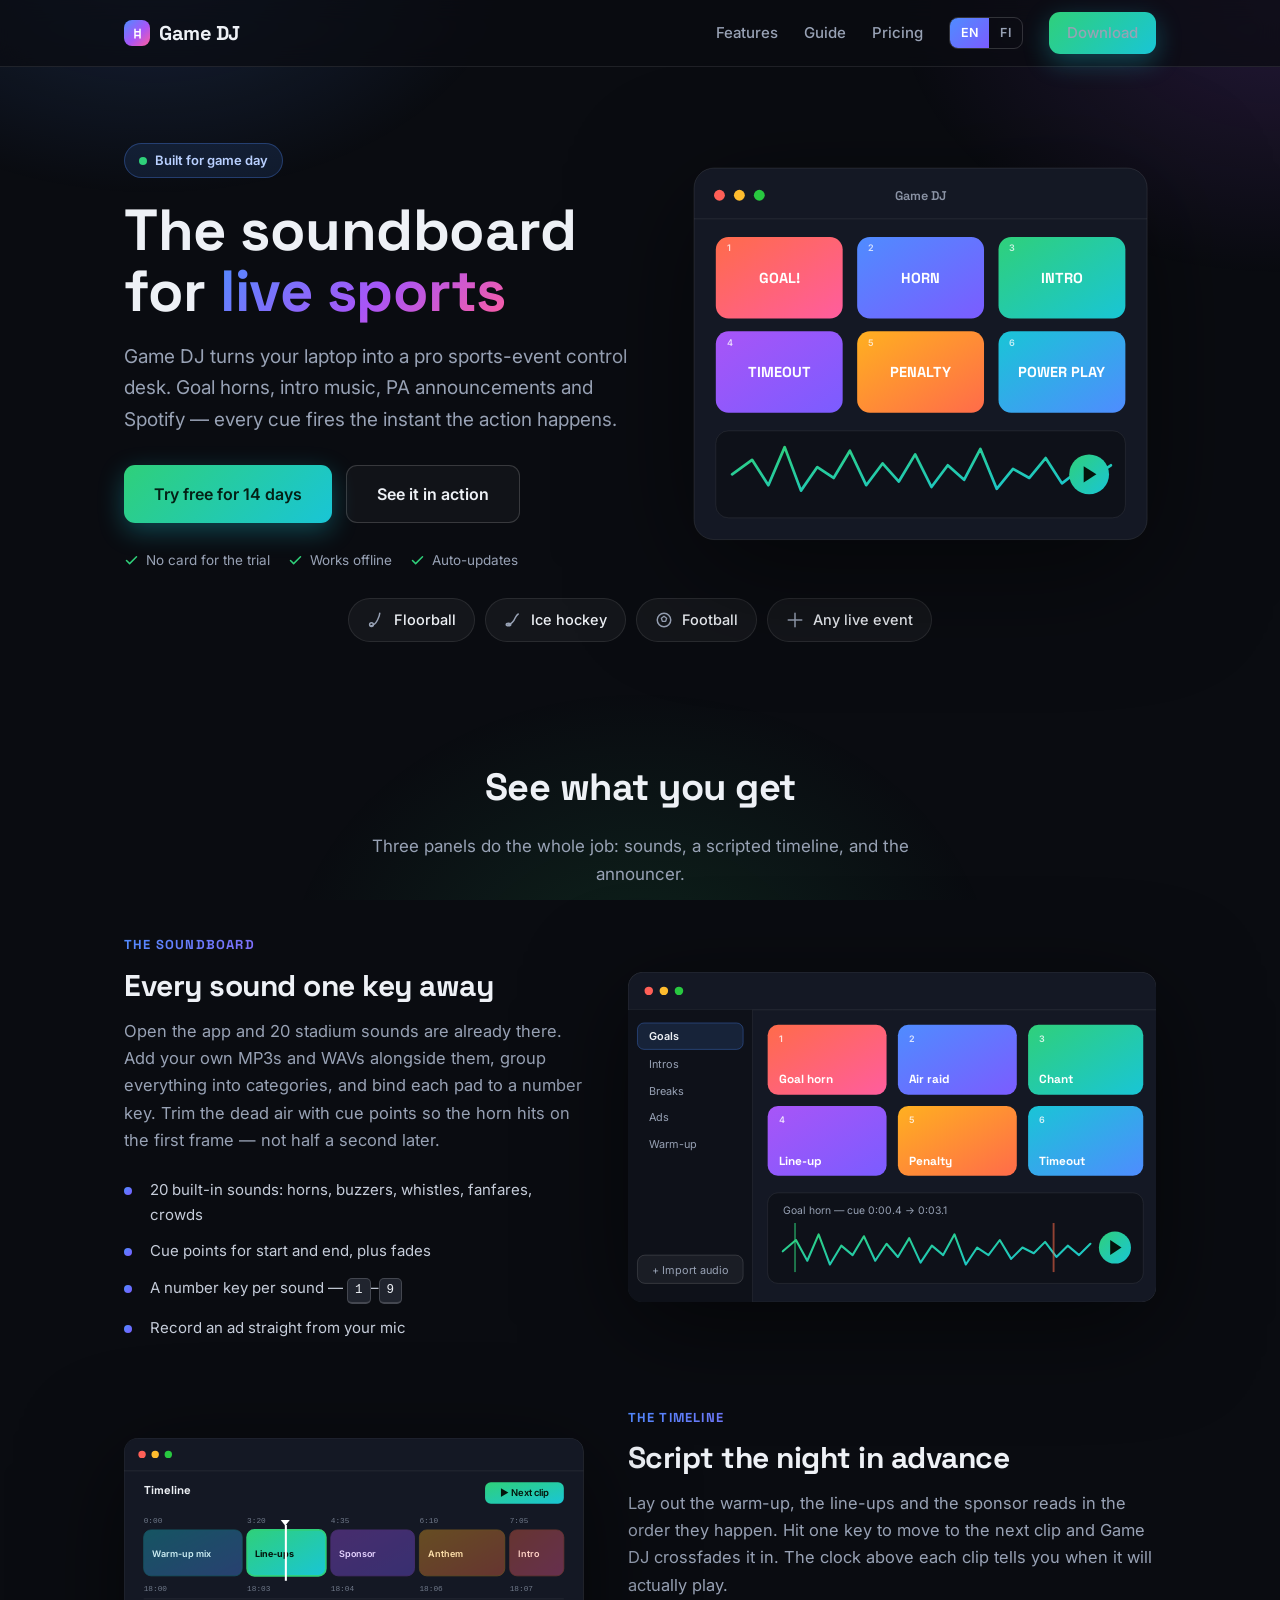
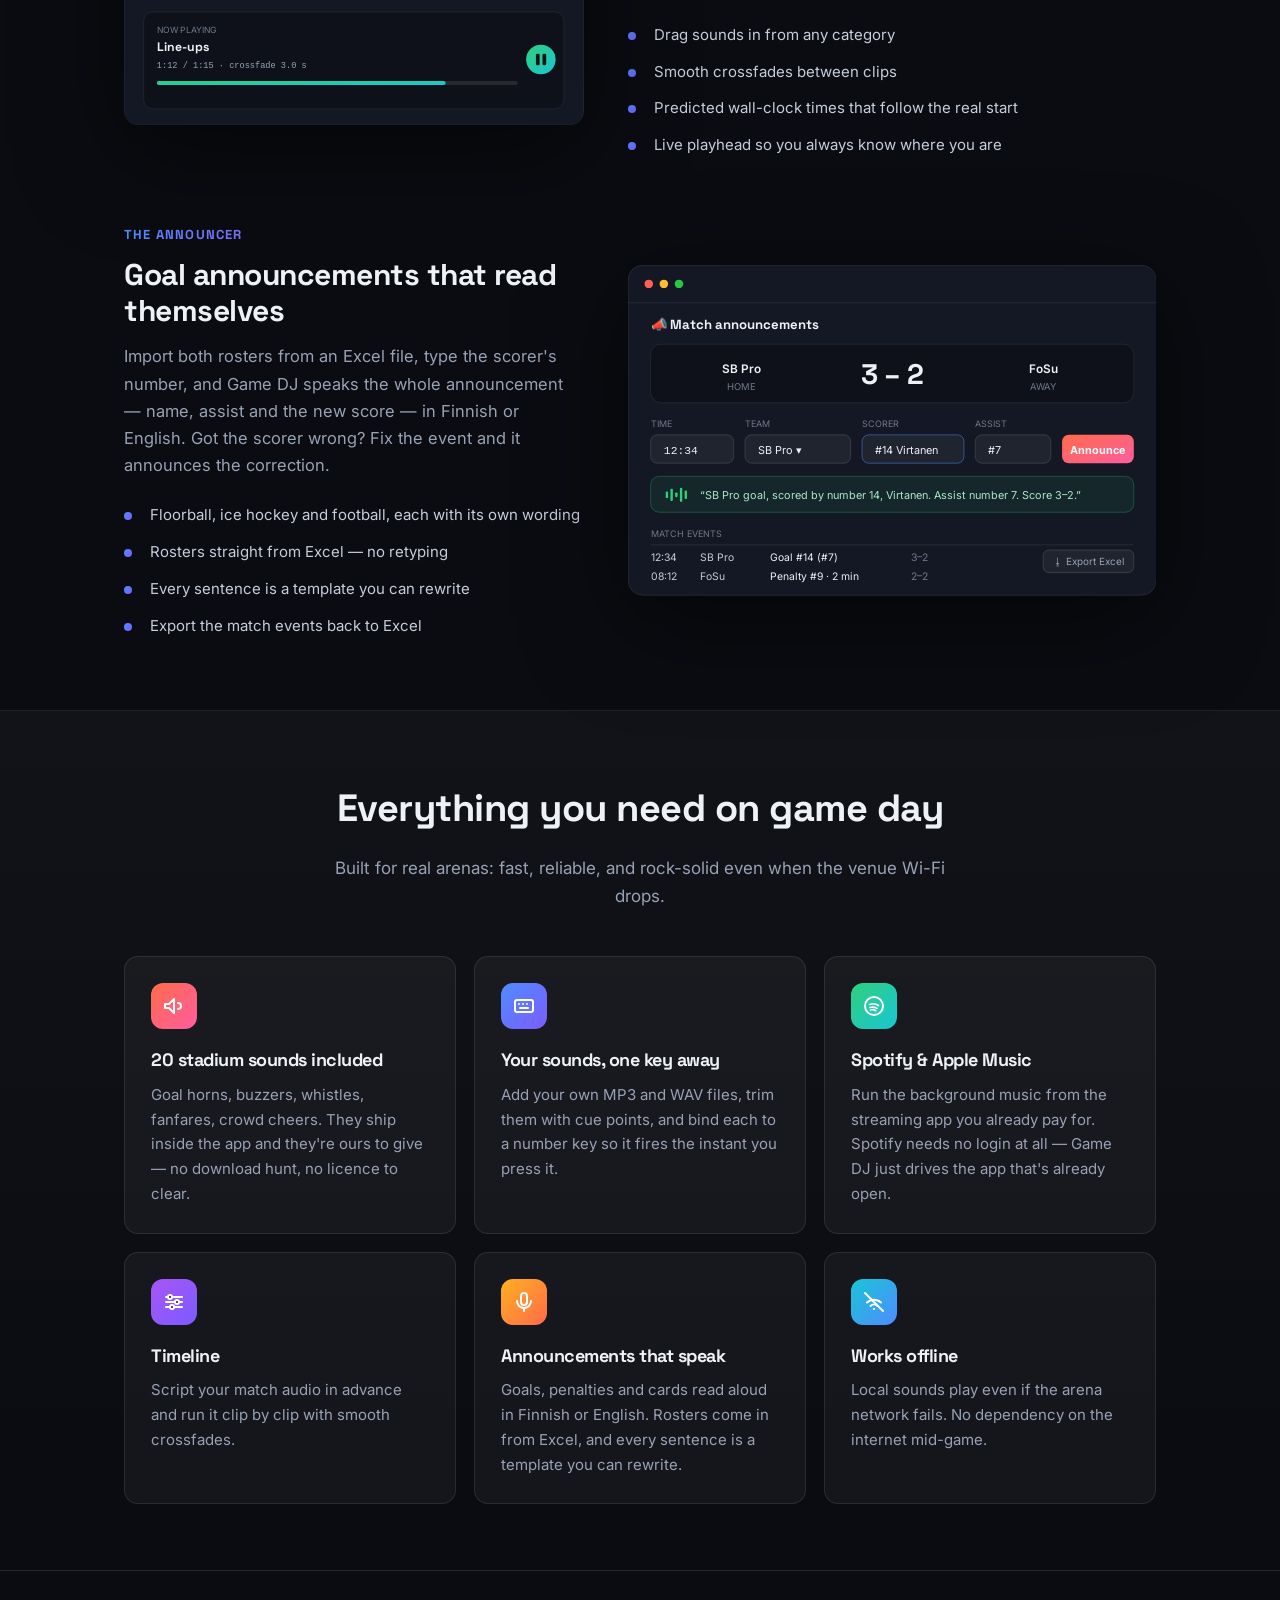
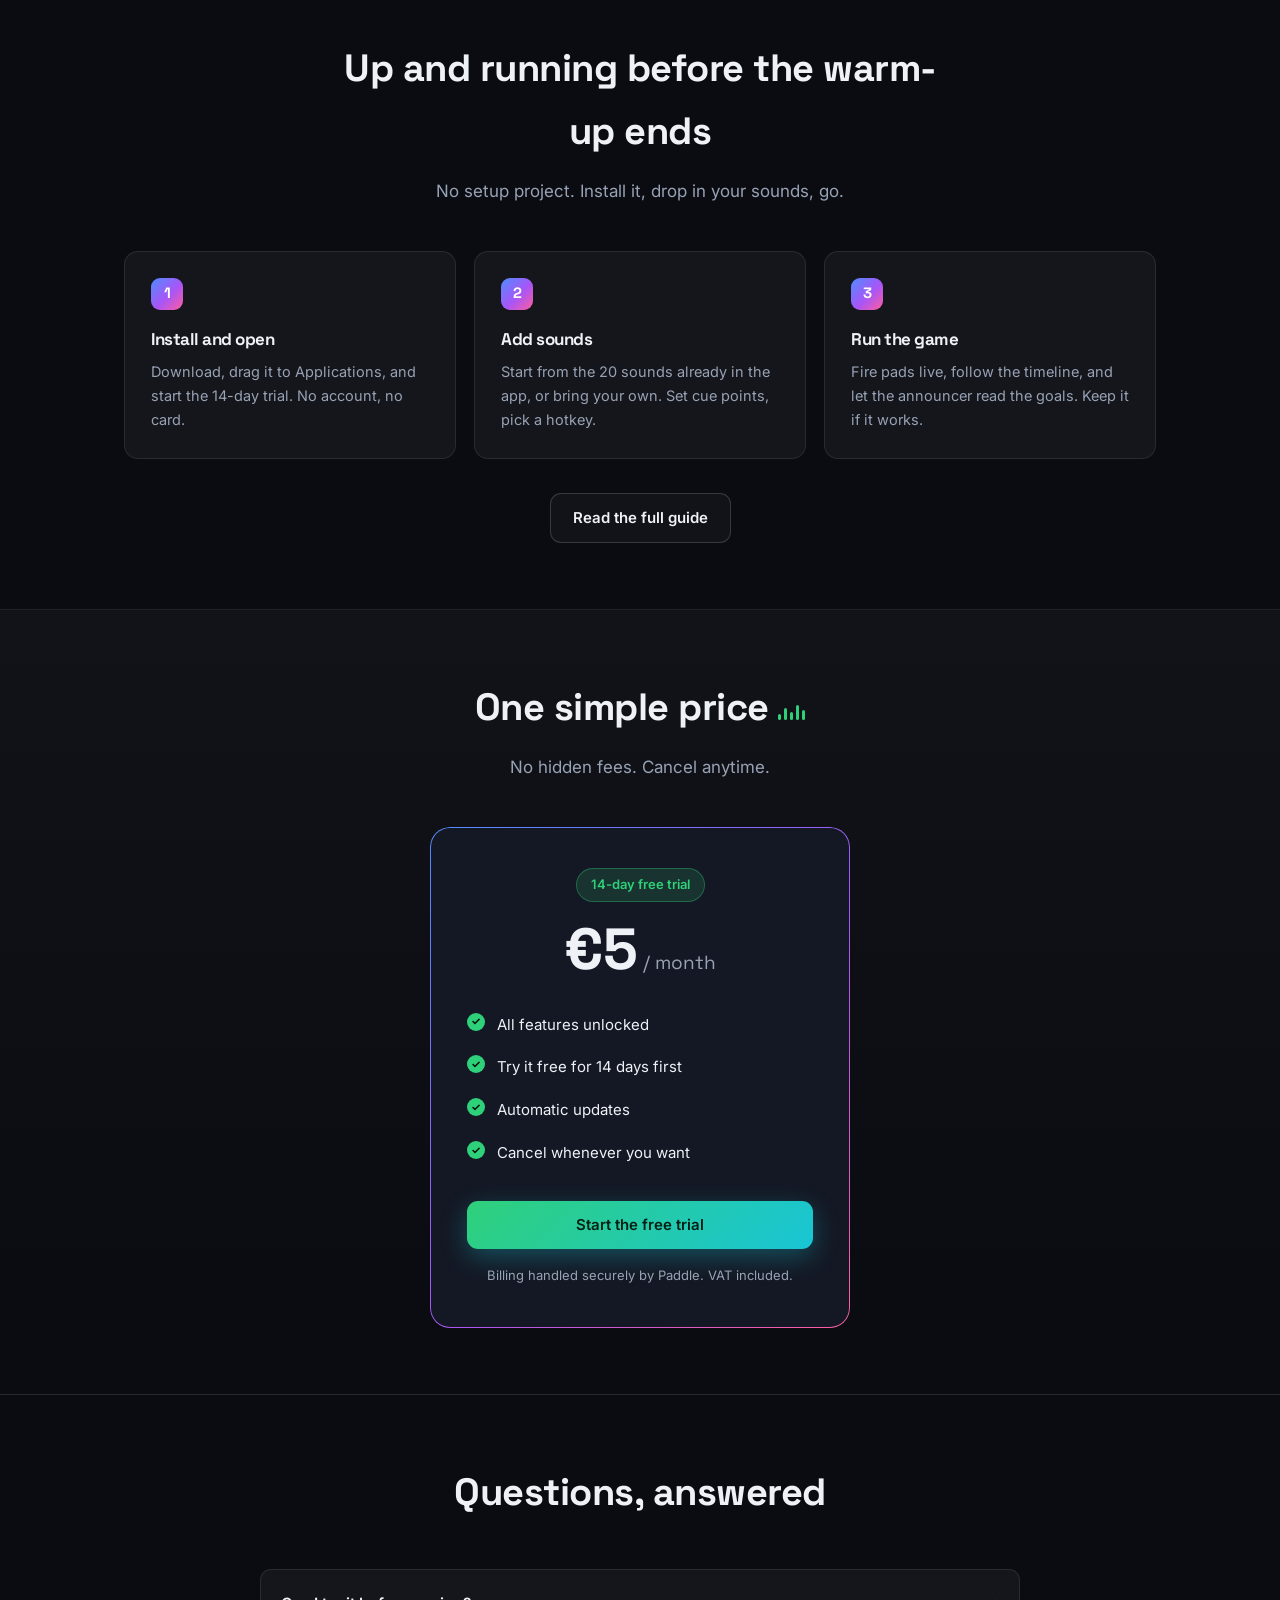
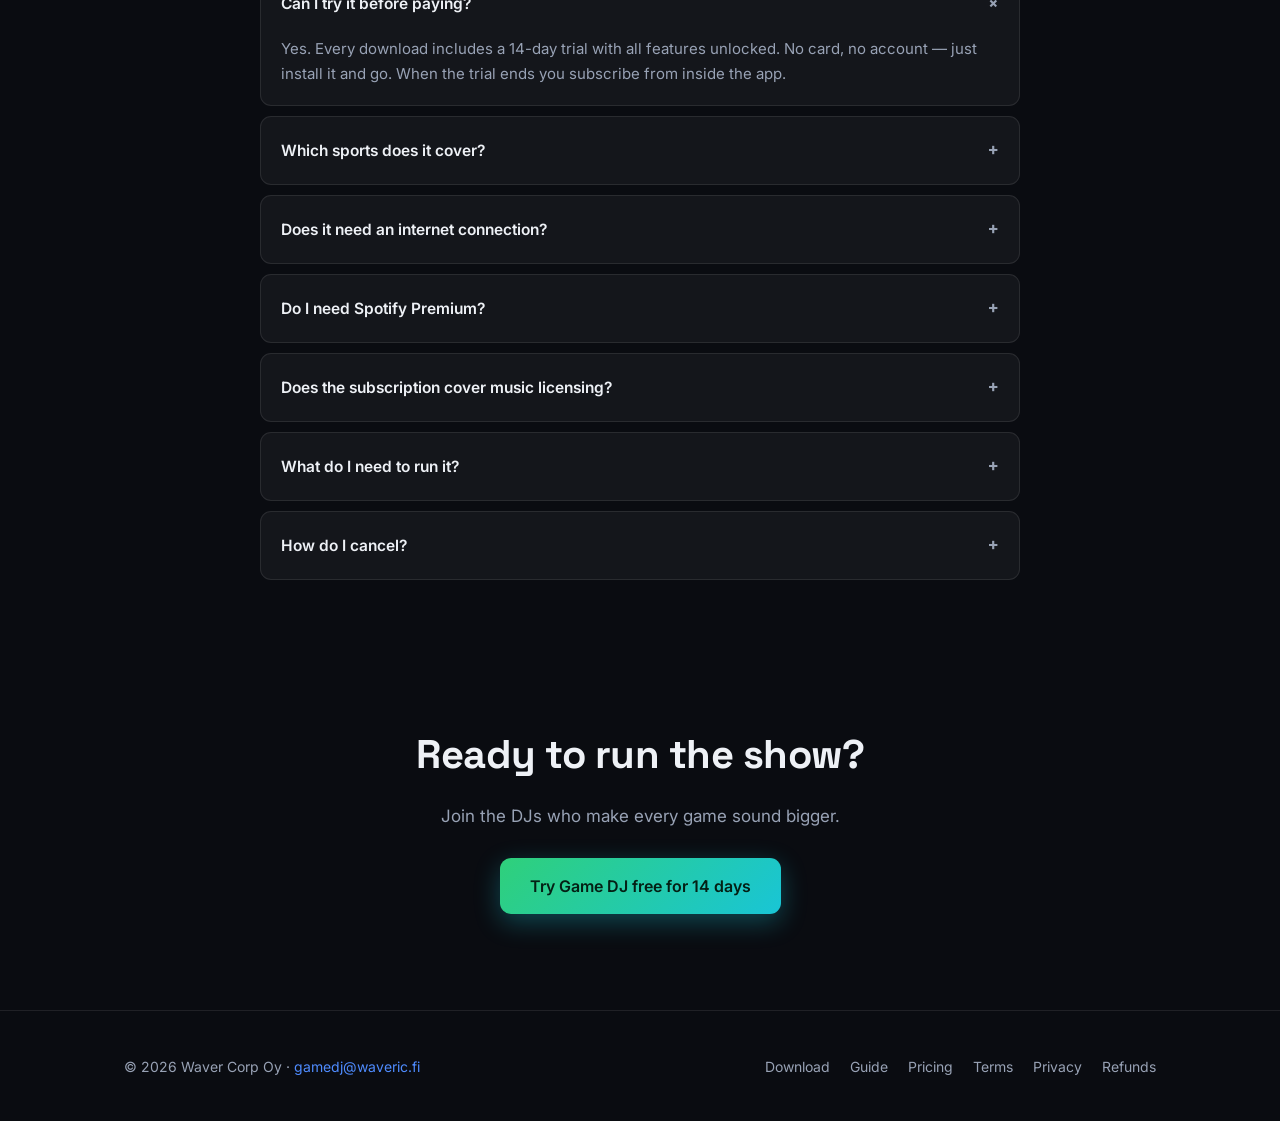
==== fi/index.html @ 57d74227 "Document cancelling from inside the app The guide and FAQ told people to dig out Paddle's receipt em" ====
<!DOCTYPE html>
<html lang="fi">
<head>
<meta charset="UTF-8">
<meta name="viewport" content="width=device-width, initial-scale=1.0">
<title>Game DJ — soundboard urheilutapahtumiin</title>
<meta name="description" content="Game DJ on työpöytäsovellus urheilutapahtumien DJ:lle: paikalliset äänet, Spotify, cue-pisteet, pikanäppäimet, aikajana ja automaattiset kuulutukset. Ilmainen 14 päivän kokeilu.">
<link rel="canonical" href="https://gamedj.net/fi/index.html">
<link rel="alternate" hreflang="en" href="https://gamedj.net/index.html">
<link rel="alternate" hreflang="fi" href="https://gamedj.net/fi/index.html">
<link rel="alternate" hreflang="x-default" href="https://gamedj.net/index.html">
<script src="../lang.js"></script>
<link rel="preconnect" href="https://fonts.googleapis.com">
<link rel="preconnect" href="https://fonts.gstatic.com" crossorigin>
<link href="https://fonts.googleapis.com/css2?family=Inter:wght@400;500;600&family=Space+Grotesk:wght@500;600;700&display=swap" rel="stylesheet">
<link rel="stylesheet" href="../styles.css">
</head>
<body>

<header class="nav">
  <div class="wrap nav-inner">
    <a href="index.html" class="logo">
      <span class="dot"><svg viewBox="0 0 24 24" fill="none"><path d="M8 5v14M16 5v14M8 9h8M8 15h8" stroke="#fff" stroke-width="2.4" stroke-linecap="round"/></svg></span>
      Game DJ
    </a>
    <nav class="nav-links">
      <a href="index.html#tour" class="hide-sm">Ominaisuudet</a>
      <a href="docs.html" class="hide-sm">Ohjeet</a>
      <a href="pricing.html">Hinta</a>
      <span class="lang-switch"><a data-lang="en" href="/index.html">EN</a><a data-lang="fi" href="/fi/index.html">FI</a></span>
      <a href="download.html" class="btn btn-primary" style="padding:9px 18px;">Lataa</a>
    </nav>
  </div>
</header>

<main>
  <section class="hero">
    <div class="wrap hero-grid">
      <div>
        <span class="badge-pill"><span class="pulse"></span> Tehty ottelupäivää varten</span>
        <h1>Soundboard <span class="gradient-text">urheilutapahtumiin</span></h1>
        <p class="lead">Game DJ muuttaa läppärisi urheilutapahtuman äänipöydäksi. Maalitorvet, intromusiikki, kuulutukset ja Spotify — jokainen ääni lähtee sillä sekunnilla kun tilanne käy.</p>
        <div class="cta-row">
          <a href="download.html" class="btn btn-primary btn-lg">Kokeile 14 päivää ilmaiseksi</a>
          <a href="index.html#tour" class="btn btn-lg">Katso miten se toimii</a>
        </div>
        <div class="trust-row">
          <span><svg viewBox="0 0 24 24" fill="none"><path d="M20 6L9 17l-5-5" stroke="currentColor" stroke-width="2.4" stroke-linecap="round" stroke-linejoin="round"/></svg> Kokeiluun ei tarvita korttia</span>
          <span><svg viewBox="0 0 24 24" fill="none"><path d="M20 6L9 17l-5-5" stroke="currentColor" stroke-width="2.4" stroke-linecap="round" stroke-linejoin="round"/></svg> Toimii ilman nettiä</span>
          <span><svg viewBox="0 0 24 24" fill="none"><path d="M20 6L9 17l-5-5" stroke="currentColor" stroke-width="2.4" stroke-linecap="round" stroke-linejoin="round"/></svg> Päivittyy itse</span>
        </div>
      </div>

      <div class="board-wrap">
        <svg viewBox="0 0 520 430" xmlns="http://www.w3.org/2000/svg" role="img" aria-label="Game DJ -soundboard, padit maalille, torvelle, introlle, aikalisälle, jäähylle ja ylivoimalle">
          <defs>
            <linearGradient id="pBlue" x1="0" y1="0" x2="1" y2="1"><stop offset="0" stop-color="#4f8cff"/><stop offset="1" stop-color="#7b5cff"/></linearGradient>
            <linearGradient id="pGreen" x1="0" y1="0" x2="1" y2="1"><stop offset="0" stop-color="#2fd07a"/><stop offset="1" stop-color="#19c5d6"/></linearGradient>
            <linearGradient id="pCoral" x1="0" y1="0" x2="1" y2="1"><stop offset="0" stop-color="#ff6b4a"/><stop offset="1" stop-color="#ff5d9e"/></linearGradient>
            <linearGradient id="pPurple" x1="0" y1="0" x2="1" y2="1"><stop offset="0" stop-color="#a855f7"/><stop offset="1" stop-color="#7b5cff"/></linearGradient>
            <linearGradient id="pAmber" x1="0" y1="0" x2="1" y2="1"><stop offset="0" stop-color="#ffb020"/><stop offset="1" stop-color="#ff6b4a"/></linearGradient>
            <linearGradient id="pTeal" x1="0" y1="0" x2="1" y2="1"><stop offset="0" stop-color="#19c5d6"/><stop offset="1" stop-color="#4f8cff"/></linearGradient>
          </defs>
          <rect x="10" y="10" width="500" height="410" rx="22" fill="#141824" stroke="rgba(255,255,255,0.1)"/>
          <circle cx="38" cy="40" r="6" fill="#ff5f57"/><circle cx="60" cy="40" r="6" fill="#febc2e"/><circle cx="82" cy="40" r="6" fill="#28c840"/>
          <text x="260" y="45" text-anchor="middle" fill="#8b93a5" font-family="Space Grotesk, sans-serif" font-size="14" font-weight="600">Game DJ</text>
          <line x1="10" y1="66" x2="510" y2="66" stroke="rgba(255,255,255,0.08)"/>

          <g font-family="Space Grotesk, sans-serif" font-weight="700" font-size="16" fill="#ffffff" text-anchor="middle">
            <rect x="34" y="86" width="140" height="90" rx="14" fill="url(#pCoral)"/><text x="104" y="137">MAALI!</text>
            <rect x="190" y="86" width="140" height="90" rx="14" fill="url(#pBlue)"/><text x="260" y="137">TORVI</text>
            <rect x="346" y="86" width="140" height="90" rx="14" fill="url(#pGreen)"/><text x="416" y="137">INTRO</text>
            <rect x="34" y="190" width="140" height="90" rx="14" fill="url(#pPurple)"/><text x="104" y="241">AIKALISÄ</text>
            <rect x="190" y="190" width="140" height="90" rx="14" fill="url(#pAmber)"/><text x="260" y="241">JÄÄHY</text>
            <rect x="346" y="190" width="140" height="90" rx="14" fill="url(#pTeal)"/><text x="416" y="241">YLIVOIMA</text>
          </g>
          <g font-family="Inter, sans-serif" font-size="10" font-weight="600" fill="rgba(255,255,255,0.75)">
            <text x="46" y="102">1</text><text x="202" y="102">2</text><text x="358" y="102">3</text>
            <text x="46" y="206">4</text><text x="202" y="206">5</text><text x="358" y="206">6</text>
          </g>

          <rect x="34" y="300" width="452" height="96" rx="14" fill="#0e1119" stroke="rgba(255,255,255,0.08)"/>
          <polyline points="52,348 74,332 92,360 110,318 128,366 146,340 164,352 182,322 200,360 218,336 236,356 254,326 272,362 290,338 308,354 326,320 344,364 362,342 380,352 398,330 416,358 434,344 452,350 470,338"
            fill="none" stroke="url(#pGreen)" stroke-width="3" stroke-linecap="round" stroke-linejoin="round"/>
          <circle cx="446" cy="348" r="22" fill="url(#pGreen)"/>
          <path d="M440 339l14 9-14 9z" fill="#04140b"/>
        </svg>
      </div>
    </div>

    <div class="wrap">
      <div class="sports-strip">
        <span class="sport-chip"><svg viewBox="0 0 24 24" fill="none"><path d="M5 20c4-1 7-4 9-8s3-7 3-9" stroke="currentColor" stroke-width="2" stroke-linecap="round"/><circle cx="6" cy="18" r="2.5" stroke="currentColor" stroke-width="2"/></svg> Salibandy</span>
        <span class="sport-chip"><svg viewBox="0 0 24 24" fill="none"><path d="M4 19c5-1 9-5 11-10 1-2 2-4 4-5" stroke="currentColor" stroke-width="2" stroke-linecap="round"/><ellipse cx="6" cy="18" rx="3" ry="1.8" stroke="currentColor" stroke-width="2"/></svg> Jääkiekko</span>
        <span class="sport-chip"><svg viewBox="0 0 24 24" fill="none"><circle cx="12" cy="12" r="9" stroke="currentColor" stroke-width="2"/><path d="M12 7l3.5 2.6-1.3 4.2h-4.4L8.5 9.6z" stroke="currentColor" stroke-width="1.8" stroke-linejoin="round"/></svg> Jalkapallo</span>
        <span class="sport-chip"><svg viewBox="0 0 24 24" fill="none"><path d="M12 3v18M3 12h18" stroke="currentColor" stroke-width="2" stroke-linecap="round"/></svg> Mikä tahansa tapahtuma</span>
      </div>
    </div>
  </section>

  <section id="tour">
    <div class="wrap">
      <div class="section-head">
        <h2>Katso mitä saat</h2>
        <p>Kolme paneelia hoitaa koko homman: äänet, käsikirjoitettu aikajana ja kuuluttaja.</p>
      </div>

      <div class="shots">
        <div class="shot">
          <div class="shot-text">
            <div class="shot-eyebrow gradient-text">Soundboard</div>
            <h3>Jokainen ääni näppäimen päässä</h3>
            <p>Avaat apin ja 20 stadionääntä on jo paikallaan. Lisää omat MP3:t ja WAV:t niiden rinnalle, ryhmittele kategorioihin ja sido jokainen padi numeronäppäimeen. Leikkaa tyhjä alku pois cue-pisteillä, niin torvi osuu heti — ei puolta sekuntia myöhässä.</p>
            <ul>
              <li>20 valmista ääntä: torvet, summerit, pillit, fanfaarit, yleisö</li>
              <li>Cue-pisteet alkuun ja loppuun, plus fadet</li>
              <li>Numeronäppäin per ääni — <span class="kbd">1</span>–<span class="kbd">9</span></li>
              <li>Nauhoita mainos suoraan mikrofonilla</li>
            </ul>
          </div>
          <div class="shot-img">
            <svg viewBox="0 0 560 350" xmlns="http://www.w3.org/2000/svg" role="img" aria-label="Game DJ:n soundboard: kategoriat vasemmalla, väritetyt äänipadit ja pikanäppäimet oikealla">
              <rect x="0" y="0" width="560" height="350" rx="16" fill="#141824" stroke="rgba(255,255,255,0.1)"/>
              <circle cx="22" cy="20" r="4.5" fill="#ff5f57"/><circle cx="38" cy="20" r="4.5" fill="#febc2e"/><circle cx="54" cy="20" r="4.5" fill="#28c840"/>
              <line x1="0" y1="40" x2="560" y2="40" stroke="rgba(255,255,255,0.08)"/>
              <rect x="0" y="40" width="132" height="310" fill="#0e1119"/>
              <line x1="132" y1="40" x2="132" y2="350" stroke="rgba(255,255,255,0.08)"/>
              <g font-family="Inter, sans-serif" font-size="11.5" fill="#98a2b5">
                <rect x="10" y="54" width="112" height="28" rx="7" fill="rgba(79,140,255,0.14)" stroke="rgba(79,140,255,0.35)"/>
                <text x="22" y="72" fill="#eef1f6" font-weight="600">Maalit</text>
                <text x="22" y="102">Introt</text>
                <text x="22" y="130">Tauot</text>
                <text x="22" y="158">Mainokset</text>
                <text x="22" y="186">Lämmittely</text>
              </g>
              <rect x="10" y="300" width="112" height="30" rx="8" fill="rgba(255,255,255,0.05)" stroke="rgba(255,255,255,0.14)"/>
              <text x="66" y="320" text-anchor="middle" font-family="Inter, sans-serif" font-size="11.5" fill="#98a2b5">+ Tuo ääni</text>
              <g font-family="Space Grotesk, sans-serif" font-weight="700" font-size="12.5" fill="#fff">
                <rect x="148" y="56" width="126" height="74" rx="11" fill="url(#pCoral)"/><text x="160" y="118">Maalitorvi</text>
                <rect x="286" y="56" width="126" height="74" rx="11" fill="url(#pBlue)"/><text x="298" y="118">Ilmatorvi</text>
                <rect x="424" y="56" width="122" height="74" rx="11" fill="url(#pGreen)"/><text x="436" y="118">Hurraus</text>
                <rect x="148" y="142" width="126" height="74" rx="11" fill="url(#pPurple)"/><text x="160" y="204">Kokoonpanot</text>
                <rect x="286" y="142" width="126" height="74" rx="11" fill="url(#pAmber)"/><text x="298" y="204">Jäähy</text>
                <rect x="424" y="142" width="122" height="74" rx="11" fill="url(#pTeal)"/><text x="436" y="204">Aikalisä</text>
              </g>
              <g font-family="Inter, sans-serif" font-size="9.5" font-weight="600" fill="rgba(255,255,255,0.8)">
                <text x="160" y="74">1</text><text x="298" y="74">2</text><text x="436" y="74">3</text>
                <text x="160" y="160">4</text><text x="298" y="160">5</text><text x="436" y="160">6</text>
              </g>
              <rect x="148" y="234" width="398" height="96" rx="11" fill="#0e1119" stroke="rgba(255,255,255,0.08)"/>
              <text x="164" y="256" font-family="Inter, sans-serif" font-size="11" fill="#98a2b5">Maalitorvi — cue 0:00.4 → 0:03.1</text>
              <polyline points="164,296 178,284 190,306 202,278 214,310 226,290 238,300 250,280 262,306 274,288 286,302 298,282 310,308 322,290 334,300 346,278 358,310 370,292 382,300 394,284 406,304 418,292 430,298 442,286 454,302 466,290 478,300 490,288"
                fill="none" stroke="url(#pGreen)" stroke-width="2.2" stroke-linecap="round" stroke-linejoin="round"/>
              <rect x="176" y="266" width="2" height="52" fill="#2fd07a" opacity="0.55"/>
              <rect x="450" y="266" width="2" height="52" fill="#ff6b4a" opacity="0.55"/>
              <circle cx="516" cy="292" r="17" fill="url(#pGreen)"/>
              <path d="M511 284l12 8-12 8z" fill="#04140b"/>
            </svg>
          </div>
        </div>

        <div class="shot">
          <div class="shot-text">
            <div class="shot-eyebrow gradient-text">Aikajana</div>
            <h3>Käsikirjoita ilta valmiiksi</h3>
            <p>Aseta lämmittely, kokoonpanot ja mainosspiikit siihen järjestykseen kuin ne tulevat. Yksi näppäin siirtää seuraavaan klippiin ja Game DJ ristiinhäivyttää sen sisään. Klipin alla oleva kellonaika kertoo, milloin se oikeasti soi.</p>
            <ul>
              <li>Raahaa ääniä sisään mistä tahansa kategoriasta</li>
              <li>Pehmeät ristiinhäivytykset klippien välillä</li>
              <li>Ennustetut kellonajat, jotka seuraavat todellista aloitusta</li>
              <li>Elävä toistopää — tiedät aina missä mennään</li>
            </ul>
          </div>
          <div class="shot-img">
            <svg viewBox="0 0 560 350" xmlns="http://www.w3.org/2000/svg" role="img" aria-label="Game DJ:n aikajana: klipit peräkkäin, ennustetut kellonajat ja elävä toistopää">
              <rect x="0" y="0" width="560" height="350" rx="16" fill="#141824" stroke="rgba(255,255,255,0.1)"/>
              <circle cx="22" cy="20" r="4.5" fill="#ff5f57"/><circle cx="38" cy="20" r="4.5" fill="#febc2e"/><circle cx="54" cy="20" r="4.5" fill="#28c840"/>
              <line x1="0" y1="40" x2="560" y2="40" stroke="rgba(255,255,255,0.08)"/>
              <text x="24" y="68" font-family="Space Grotesk, sans-serif" font-size="14" font-weight="700" fill="#eef1f6">Aikajana</text>
              <rect x="420" y="54" width="116" height="26" rx="7" fill="url(#pGreen)"/>
              <text x="478" y="71" text-anchor="middle" font-family="Inter, sans-serif" font-size="11.5" font-weight="600" fill="#04140b">⏭ Seuraavaan</text>

              <g font-family="ui-monospace, Menlo, monospace" font-size="9.5" fill="#6f7889">
                <text x="24" y="104">0:00</text><text x="150" y="104">3:20</text><text x="252" y="104">4:35</text><text x="360" y="104">6:10</text><text x="470" y="104">7:05</text>
              </g>
              <rect x="24" y="112" width="120" height="56" rx="9" fill="url(#pTeal)" opacity="0.35" stroke="#19c5d6"/>
              <text x="34" y="145" font-family="Inter, sans-serif" font-size="11" font-weight="600" fill="#cdeef3">Lämmittely</text>
              <rect x="150" y="112" width="96" height="56" rx="9" fill="url(#pGreen)" stroke="#2fd07a" stroke-width="2"/>
              <text x="160" y="145" font-family="Inter, sans-serif" font-size="11" font-weight="700" fill="#04140b">Kokoonpanot</text>
              <rect x="252" y="112" width="102" height="56" rx="9" fill="url(#pPurple)" opacity="0.35" stroke="#a855f7"/>
              <text x="262" y="145" font-family="Inter, sans-serif" font-size="11" font-weight="600" fill="#e5d3ff">Mainos</text>
              <rect x="360" y="112" width="104" height="56" rx="9" fill="url(#pAmber)" opacity="0.35" stroke="#ffb020"/>
              <text x="370" y="145" font-family="Inter, sans-serif" font-size="11" font-weight="600" fill="#ffe1ac">Hymni</text>
              <rect x="470" y="112" width="66" height="56" rx="9" fill="url(#pCoral)" opacity="0.35" stroke="#ff6b4a"/>
              <text x="480" y="145" font-family="Inter, sans-serif" font-size="11" font-weight="600" fill="#ffd2c6">Intro</text>
              <rect x="196" y="106" width="2.5" height="68" fill="#fff"/>
              <path d="M191 100h11l-5.5 7z" fill="#fff"/>
              <g font-family="ui-monospace, Menlo, monospace" font-size="9.5" fill="#6f7889">
                <text x="24" y="186">18:00</text><text x="150" y="186">18:03</text><text x="252" y="186">18:04</text><text x="360" y="186">18:06</text><text x="470" y="186">18:07</text>
              </g>
              <line x1="24" y1="196" x2="536" y2="196" stroke="rgba(255,255,255,0.08)"/>

              <rect x="24" y="212" width="512" height="118" rx="11" fill="#0e1119" stroke="rgba(255,255,255,0.08)"/>
              <text x="40" y="238" font-family="Inter, sans-serif" font-size="10.5" fill="#6f7889">SOI NYT</text>
              <text x="40" y="260" font-family="Space Grotesk, sans-serif" font-size="15" font-weight="700" fill="#eef1f6">Kokoonpanot</text>
              <text x="40" y="280" font-family="ui-monospace, Menlo, monospace" font-size="10.5" fill="#98a2b5">1:12 / 1:15  ·  ristiinhäivytys 3,0 s</text>
              <rect x="40" y="296" width="440" height="5" rx="2.5" fill="rgba(255,255,255,0.1)"/>
              <rect x="40" y="296" width="352" height="5" rx="2.5" fill="url(#pGreen)"/>
              <circle cx="508" cy="270" r="18" fill="url(#pGreen)"/>
              <rect x="502" y="263" width="4.5" height="14" rx="1.5" fill="#04140b"/>
              <rect x="510" y="263" width="4.5" height="14" rx="1.5" fill="#04140b"/>
            </svg>
          </div>
        </div>

        <div class="shot">
          <div class="shot-text">
            <div class="shot-eyebrow gradient-text">Kuuluttaja</div>
            <h3>Maalikuulutukset jotka lukevat itsensä</h3>
            <p>Tuo molemmat kokoonpanot Excelistä, kirjoita maalintekijän numero, ja Game DJ puhuu koko kuulutuksen — nimen, syötön ja uuden tilanteen — suomeksi tai englanniksi. Menikö tekijä väärin? Korjaa tapahtuma, niin se kuuluttaa korjauksen.</p>
            <ul>
              <li>Salibandy, jääkiekko ja jalkapallo, kullakin omat sanamuotonsa</li>
              <li>Kokoonpanot suoraan Excelistä — ei uudelleennaputtelua</li>
              <li>Jokainen lause on malli, jonka voit kirjoittaa uusiksi</li>
              <li>Vie ottelutapahtumat takaisin Exceliin</li>
            </ul>
          </div>
          <div class="shot-img">
            <svg viewBox="0 0 560 350" xmlns="http://www.w3.org/2000/svg" role="img" aria-label="Game DJ:n kuulutuspaneeli: tilanne, maalin syöttölomake, kuulutusnappi ja tapahtumaloki">
              <rect x="0" y="0" width="560" height="350" rx="16" fill="#141824" stroke="rgba(255,255,255,0.1)"/>
              <circle cx="22" cy="20" r="4.5" fill="#ff5f57"/><circle cx="38" cy="20" r="4.5" fill="#febc2e"/><circle cx="54" cy="20" r="4.5" fill="#28c840"/>
              <line x1="0" y1="40" x2="560" y2="40" stroke="rgba(255,255,255,0.08)"/>
              <text x="24" y="68" font-family="Space Grotesk, sans-serif" font-size="14" font-weight="700" fill="#eef1f6">📣 Ottelun kuulutus</text>

              <rect x="24" y="84" width="512" height="62" rx="11" fill="#0e1119" stroke="rgba(255,255,255,0.08)"/>
              <text x="120" y="114" text-anchor="middle" font-family="Inter, sans-serif" font-size="12.5" font-weight="600" fill="#eef1f6">SB Pro</text>
              <text x="120" y="132" text-anchor="middle" font-family="Inter, sans-serif" font-size="10" fill="#6f7889">KOTI</text>
              <text x="280" y="126" text-anchor="middle" font-family="Space Grotesk, sans-serif" font-size="30" font-weight="700" fill="#eef1f6">3 – 2</text>
              <text x="440" y="114" text-anchor="middle" font-family="Inter, sans-serif" font-size="12.5" font-weight="600" fill="#eef1f6">FoSu</text>
              <text x="440" y="132" text-anchor="middle" font-family="Inter, sans-serif" font-size="10" fill="#6f7889">VIERAS</text>

              <g font-family="Inter, sans-serif" font-size="9.5" fill="#6f7889">
                <text x="24" y="172">PELIAIKA</text><text x="124" y="172">JOUKKUE</text><text x="248" y="172">MAALINTEKIJÄ</text><text x="368" y="172">SYÖTTÄJÄ</text>
              </g>
              <rect x="24" y="180" width="88" height="30" rx="7" fill="#20242e" stroke="rgba(255,255,255,0.14)"/>
              <text x="38" y="200" font-family="ui-monospace, Menlo, monospace" font-size="12" fill="#eef1f6">12:34</text>
              <rect x="124" y="180" width="112" height="30" rx="7" fill="#20242e" stroke="rgba(255,255,255,0.14)"/>
              <text x="138" y="200" font-family="Inter, sans-serif" font-size="11.5" fill="#eef1f6">SB Pro ▾</text>
              <rect x="248" y="180" width="108" height="30" rx="7" fill="#20242e" stroke="rgba(79,140,255,0.5)"/>
              <text x="262" y="200" font-family="Inter, sans-serif" font-size="11.5" fill="#eef1f6">#14 Virtanen</text>
              <rect x="368" y="180" width="80" height="30" rx="7" fill="#20242e" stroke="rgba(255,255,255,0.14)"/>
              <text x="382" y="200" font-family="Inter, sans-serif" font-size="11.5" fill="#eef1f6">#7</text>
              <rect x="460" y="180" width="76" height="30" rx="7" fill="url(#pCoral)"/>
              <text x="498" y="200" text-anchor="middle" font-family="Inter, sans-serif" font-size="11.5" font-weight="700" fill="#fff">Kuuluta</text>

              <rect x="24" y="224" width="512" height="38" rx="9" fill="rgba(47,208,122,0.08)" stroke="rgba(47,208,122,0.3)"/>
              <g transform="translate(40, 236)">
                <rect x="0" y="4" width="2.5" height="7" rx="1" fill="#2fd07a"/><rect x="5" y="1" width="2.5" height="13" rx="1" fill="#2fd07a"/>
                <rect x="10" y="5" width="2.5" height="5" rx="1" fill="#2fd07a"/><rect x="15" y="0" width="2.5" height="15" rx="1" fill="#2fd07a"/>
                <rect x="20" y="3" width="2.5" height="9" rx="1" fill="#2fd07a"/>
              </g>
              <text x="76" y="248" font-family="Inter, sans-serif" font-size="11.5" fill="#a9e9c6">”SB Pron maali, tekijänä numero 14, Virtanen. Syöttö numero 7. Tilanne 3–2.”</text>

              <text x="24" y="288" font-family="Inter, sans-serif" font-size="9.5" fill="#6f7889">OTTELUTAPAHTUMAT</text>
              <rect x="24" y="296" width="512" height="1" fill="rgba(255,255,255,0.08)"/>
              <g font-family="Inter, sans-serif" font-size="11" fill="#c6cdda">
                <text x="24" y="314">12:34</text><text x="76" y="314">SB Pro</text><text x="150" y="314" fill="#eef1f6">Maali #14 (#7)</text><text x="300" y="314" fill="#6f7889">3–2</text>
                <text x="24" y="334">08:12</text><text x="76" y="334">FoSu</text><text x="150" y="334" fill="#eef1f6">Jäähy #9 · 2 min</text><text x="300" y="334" fill="#6f7889">2–2</text>
              </g>
              <rect x="440" y="302" width="96" height="24" rx="6" fill="rgba(255,255,255,0.05)" stroke="rgba(255,255,255,0.14)"/>
              <text x="488" y="318" text-anchor="middle" font-family="Inter, sans-serif" font-size="10.5" fill="#98a2b5">⭳ Vie Exceliin</text>
            </svg>
          </div>
        </div>
      </div>
    </div>
  </section>

  <section id="features" class="band">
    <div class="wrap">
      <div class="section-head">
        <h2>Kaikki mitä ottelupäivänä tarvitset</h2>
        <p>Tehty oikeisiin halleihin: nopea, luotettava ja pystyssä silloinkin kun hallin verkko kaatuu.</p>
      </div>
      <div class="features">
        <div class="feature">
          <div class="ico coral"><svg viewBox="0 0 24 24" fill="none"><path d="M3 10v4h4l5 5V5L7 10H3z" stroke="currentColor" stroke-width="2" stroke-linejoin="round"/><path d="M16 9a3 3 0 010 6" stroke="currentColor" stroke-width="2" stroke-linecap="round"/></svg></div>
          <h3>20 stadionääntä mukana</h3>
          <p>Maalitorvet, summerit, pillit, fanfaarit, yleisön hurraukset. Ne tulevat apin mukana ja ovat meidän omiamme — ei latausrumbaa eikä selvitettäviä oikeuksia.</p>
        </div>
        <div class="feature">
          <div class="ico blue"><svg viewBox="0 0 24 24" fill="none"><rect x="3" y="6" width="18" height="12" rx="2" stroke="currentColor" stroke-width="2"/><path d="M7 10h.01M11 10h.01M15 10h.01M8 14h8" stroke="currentColor" stroke-width="2" stroke-linecap="round"/></svg></div>
          <h3>Omat äänesi näppäimen päässä</h3>
          <p>Lisää omat MP3- ja WAV-tiedostosi, trimmaa ne cue-pisteillä ja sido kukin numeronäppäimeen, niin ääni lähtee sillä sekunnilla kun painat.</p>
        </div>
        <div class="feature">
          <div class="ico green"><svg viewBox="0 0 24 24" fill="none"><circle cx="12" cy="12" r="9" stroke="currentColor" stroke-width="2"/><path d="M7.5 10.5c3-1 6.5-.6 9 1M8 13.5c2.4-.7 5-.4 7 .9M8.5 16c1.8-.5 3.7-.3 5.2.7" stroke="currentColor" stroke-width="1.7" stroke-linecap="round"/></svg></div>
          <h3>Spotify ja Apple Music</h3>
          <p>Aja taustamusiikki siitä palvelusta josta jo maksat. Spotify ei vaadi kirjautumista lainkaan — Game DJ ohjaa appia joka on jo auki.</p>
        </div>
        <div class="feature">
          <div class="ico purple"><svg viewBox="0 0 24 24" fill="none"><path d="M4 7h16M4 12h16M4 17h16" stroke="currentColor" stroke-width="2" stroke-linecap="round"/><circle cx="8" cy="7" r="2" fill="#141824" stroke="currentColor" stroke-width="2"/><circle cx="15" cy="12" r="2" fill="#141824" stroke="currentColor" stroke-width="2"/><circle cx="10" cy="17" r="2" fill="#141824" stroke="currentColor" stroke-width="2"/></svg></div>
          <h3>Aikajana</h3>
          <p>Käsikirjoita ottelun äänet etukäteen ja aja ne klippi kerrallaan pehmein ristiinhäivytyksin.</p>
        </div>
        <div class="feature">
          <div class="ico amber"><svg viewBox="0 0 24 24" fill="none"><rect x="9" y="3" width="6" height="12" rx="3" stroke="currentColor" stroke-width="2"/><path d="M5 11a7 7 0 0014 0M12 18v3" stroke="currentColor" stroke-width="2" stroke-linecap="round"/></svg></div>
          <h3>Kuulutukset jotka puhuvat</h3>
          <p>Maalit, jäähyt ja kortit ääneen suomeksi tai englanniksi. Kokoonpanot tulevat Excelistä, ja jokainen lause on malli jonka voit kirjoittaa uusiksi.</p>
        </div>
        <div class="feature">
          <div class="ico teal"><svg viewBox="0 0 24 24" fill="none"><path d="M5 12.5a10 10 0 0114 0M8.5 16a5 5 0 017 0M12 19h.01" stroke="currentColor" stroke-width="2" stroke-linecap="round"/><path d="M3 3l18 18" stroke="currentColor" stroke-width="2" stroke-linecap="round"/></svg></div>
          <h3>Toimii ilman nettiä</h3>
          <p>Paikalliset äänet soivat vaikka hallin verkko kaatuisi. Ottelun aikana ei olla netin varassa.</p>
        </div>
      </div>
    </div>
  </section>

  <section>
    <div class="wrap">
      <div class="section-head">
        <h2>Pystyssä ennen kuin lämmittely loppuu</h2>
        <p>Ei käyttöönottoprojektia. Asenna, pudota äänet sisään, aja.</p>
      </div>
      <div class="steps">
        <div class="step">
          <h3>Asenna ja avaa</h3>
          <p>Lataa, raahaa Ohjelmat-kansioon ja aloita 14 päivän kokeilu. Ei tiliä, ei korttia.</p>
        </div>
        <div class="step">
          <h3>Lisää äänet</h3>
          <p>Aloita apin 20 valmiista äänestä tai tuo omasi. Aseta cue-pisteet, valitse pikanäppäin.</p>
        </div>
        <div class="step">
          <h3>Aja ottelu</h3>
          <p>Paukuta padeja livenä, seuraa aikajanaa ja anna kuuluttajan lukea maalit. Pidä, jos toimii.</p>
        </div>
      </div>
      <p style="text-align:center; margin-top:34px;">
        <a href="docs.html" class="btn">Lue koko ohje</a>
      </p>
    </div>
  </section>

  <section class="band">
    <div class="wrap">
      <div class="section-head">
        <h2>Yksi selkeä hinta <span class="eq"><i></i><i></i><i></i><i></i><i></i></span></h2>
        <p>Ei piilokuluja. Peru koska haluat.</p>
      </div>
      <div class="price-card">
        <div class="price-badge">14 päivän ilmainen kokeilu</div>
        <div class="amount">5 €<small> / kk</small></div>
        <ul>
          <li>Kaikki ominaisuudet käytössä</li>
          <li>Kokeile ensin 14 päivää ilmaiseksi</li>
          <li>Automaattiset päivitykset</li>
          <li>Peru milloin haluat</li>
        </ul>
        <a href="download.html" class="btn btn-primary" style="width:100%; justify-content:center;">Aloita ilmainen kokeilu</a>
        <p class="price-note">Laskutuksen hoitaa turvallisesti Paddle. Hinta sisältää ALV:n.</p>
      </div>
    </div>
  </section>

  <section>
    <div class="wrap">
      <div class="section-head">
        <h2>Kysymyksiä ja vastauksia</h2>
      </div>
      <div class="faq">
        <details open>
          <summary>Voinko kokeilla ennen maksamista?</summary>
          <div class="faq-a">Voit. Jokaisessa latauksessa on 14 päivän kokeilu, jossa kaikki ominaisuudet ovat auki. Ei korttia, ei tiliä — asenna ja aja. Kun kokeilu loppuu, tilaat apin sisältä.</div>
        </details>
        <details>
          <summary>Mitä lajeja se tukee?</summary>
          <div class="faq-a">Salibandylla, jääkiekolla ja jalkapallolla on kullakin omat tapahtumatyyppinsä ja kuulutusmuotoilunsa. Soundboard ja aikajana eivät välitä lajista lainkaan, joten moni käyttää Game DJ:tä tapahtumissa joita listalla ei ole ollenkaan.</div>
        </details>
        <details>
          <summary>Tarvitaanko nettiyhteys?</summary>
          <div class="faq-a">Ei siihen osaan jolla on väliä. Paikalliset äänet, cue-pisteet, pikanäppäimet ja aikajana pyörivät kokonaan omalla koneellasi, joten kaatunut halliverkko ei vie maalitorveasi. Spotify ja uusien puhekuulutusten luonti tarvitsevat yhteyden — mutta jo luodut kuulutukset ovat tavallisia äänitiedostoja ja soivat ilman nettiä.</div>
        </details>
        <details>
          <summary>Tarvitsenko Spotify Premiumin?</summary>
          <div class="faq-a">Vain jos haluat käyttää Spotify-ominaisuutta — kaikki muu toimii ilmankin. Mitään ei tarvitse säätää: Game DJ ohjaa koneellasi jo auki olevaa Spotifyta, ilman kirjautumista ja kehittäjäavaimia. Spotify itse sallii tuon etäohjauksen vain Premium-tileillä. Macilla saat samalla tavalla myös Apple Musicin, jos sinulla on tilaus.</div>
        </details>
        <details>
          <summary>Kattaako tilaus musiikin tekijänoikeudet?</summary>
          <div class="faq-a">Ei — eikä mikään ohjelmisto voi kattaa. Musiikin julkinen esittäminen tapahtumassa vaatii asianmukaiset luvat, Suomessa Teostolta ja Gramexilta. Se on ja pysyy järjestäjän vastuulla. Game DJ soittaa äänen; se ei myönnä oikeuksia siihen.</div>
        </details>
        <details>
          <summary>Mitä tarvitsen sen ajamiseen?</summary>
          <div class="faq-a">Apple Silicon -Macin (M1 tai uudempi) ja macOS 11:n tai uudemman. Windows-versio on työn alla. Katso ajantasainen tilanne <a href="download.html">lataussivulta</a>.</div>
        </details>
        <details>
          <summary>Miten perun tilauksen?</summary>
          <div class="faq-a">Sovelluksessa: <strong>Asetukset → Lisenssi → Hallinnoi tilausta</strong>. Se avaa Paddlen portaalin, jossa peruminen vie pari klikkausta — kenellekään ei tarvitse lähettää viestiä eikä meitä tarvitse odottaa. Käyttöoikeus jatkuu sen jakson loppuun, jonka olet jo maksanut, ja ensimmäisellä maksulla on 14 päivän rahat-takaisin-takuu.</div>
        </details>
      </div>
    </div>
  </section>

  <section class="cta-final">
    <div class="wrap">
      <h2>Valmis ottamaan ohjat?</h2>
      <p>Liity DJ:hin, jotka saavat jokaisen ottelun kuulostamaan isommalta.</p>
      <a href="download.html" class="btn btn-primary btn-lg">Kokeile Game DJ:tä 14 päivää ilmaiseksi</a>
    </div>
  </section>
</main>

<footer class="site">
  <div class="wrap footer-inner">
    <div>© 2026 Waver Corp Oy · <a href="mailto:gamedj@waveric.fi">gamedj@waveric.fi</a></div>
    <div class="footer-links">
      <a href="download.html">Lataa</a>
      <a href="docs.html">Ohjeet</a>
      <a href="pricing.html">Hinta</a>
      <a href="terms.html">Ehdot</a>
      <a href="privacy.html">Tietosuoja</a>
      <a href="refund.html">Palautukset</a>
    </div>
  </div>
</footer>

</body>
</html>
---- styles.css ----
:root {
  --bg: #0a0c11;
  --bg-2: #0e1119;
  --surface: rgba(255,255,255,0.045);
  --surface-solid: #141824;
  --border: rgba(255,255,255,0.09);
  --border-strong: rgba(255,255,255,0.16);
  --text: #eef1f6;
  --muted: #98a2b5;
  --blue: #4f8cff;
  --purple: #a855f7;
  --green: #2fd07a;
  --teal: #19c5d6;
  --coral: #ff6b4a;
  --pink: #ff5d9e;
  --amber: #ffb020;
  --grad-brand: linear-gradient(135deg, #4f8cff 0%, #a855f7 55%, #ff5d9e 100%);
  --grad-cta: linear-gradient(135deg, #2fd07a 0%, #19c5d6 100%);
  --grad-blue: linear-gradient(135deg, #4f8cff, #7b5cff);
  --radius: 14px;
  --max: 1080px;
  --font-head: "Space Grotesk", -apple-system, BlinkMacSystemFont, sans-serif;
  --font-body: "Inter", -apple-system, BlinkMacSystemFont, "Segoe UI", Roboto, sans-serif;
}

* { box-sizing: border-box; margin: 0; padding: 0; }
html { scroll-behavior: smooth; }

body {
  font-family: var(--font-body);
  background: var(--bg);
  color: var(--text);
  line-height: 1.65;
  -webkit-font-smoothing: antialiased;
  overflow-x: hidden;
}

/* Ambient background glows */
body::before {
  content: ""; position: fixed; inset: 0; z-index: -1; pointer-events: none;
  background:
    radial-gradient(600px 400px at 12% -5%, rgba(79,140,255,0.18), transparent 60%),
    radial-gradient(700px 500px at 100% 0%, rgba(168,85,247,0.16), transparent 55%),
    radial-gradient(600px 500px at 50% 110%, rgba(47,208,122,0.12), transparent 60%);
}

a { color: var(--blue); text-decoration: none; }
a:hover { text-decoration: underline; }

h1, h2, h3, .logo { font-family: var(--font-head); letter-spacing: -0.5px; }

.wrap { max-width: var(--max); margin: 0 auto; padding: 0 24px; }
.gradient-text { background: var(--grad-brand); -webkit-background-clip: text; background-clip: text; -webkit-text-fill-color: transparent; }

/* Nav */
header.nav {
  position: sticky; top: 0; z-index: 20;
  background: rgba(10,12,17,0.72); backdrop-filter: blur(12px);
  border-bottom: 1px solid var(--border);
}
.nav-inner { display: flex; align-items: center; justify-content: space-between; height: 66px; }
.logo { font-weight: 700; font-size: 20px; color: var(--text); display: flex; align-items: center; gap: 9px; white-space: nowrap; }
.logo .dot {
  width: 26px; height: 26px; border-radius: 8px; background: var(--grad-brand);
  display: inline-flex; align-items: center; justify-content: center;
}
.logo .dot svg { width: 15px; height: 15px; }
.nav-links { display: flex; gap: 26px; align-items: center; }
.nav-links a { color: var(--muted); font-size: 15px; font-weight: 500; }
.nav-links a:hover { color: var(--text); text-decoration: none; }

/* Buttons */
.btn {
  display: inline-flex; align-items: center; gap: 8px; padding: 12px 22px; border-radius: 11px;
  font-weight: 600; font-size: 15px; cursor: pointer; border: 1px solid var(--border-strong);
  color: var(--text); background: rgba(255,255,255,0.03); transition: transform .12s ease, border-color .2s;
  font-family: var(--font-body);
}
.btn:hover { text-decoration: none; border-color: var(--blue); transform: translateY(-1px); }
.btn-primary {
  background: var(--grad-cta); border: none; color: #042015;
  box-shadow: 0 8px 26px rgba(25,197,214,0.32);
}
.btn-primary:hover { transform: translateY(-2px); box-shadow: 0 12px 34px rgba(25,197,214,0.42); }
.btn-lg { padding: 15px 30px; font-size: 16px; }

/* Hero */
.hero { padding: 76px 0 48px; }
.hero-grid { display: grid; grid-template-columns: 1.05fr 0.95fr; gap: 40px; align-items: center; }
.badge-pill {
  display: inline-flex; align-items: center; gap: 8px; padding: 6px 14px; border-radius: 999px;
  background: rgba(79,140,255,0.12); border: 1px solid rgba(79,140,255,0.3);
  color: #b9d0ff; font-size: 13px; font-weight: 600; margin-bottom: 22px;
}
.badge-pill .pulse { width: 8px; height: 8px; border-radius: 50%; background: var(--green); box-shadow: 0 0 0 0 rgba(47,208,122,.6); animation: pulse 2s infinite; }
@keyframes pulse { 0%{box-shadow:0 0 0 0 rgba(47,208,122,.5)} 70%{box-shadow:0 0 0 8px rgba(47,208,122,0)} 100%{box-shadow:0 0 0 0 rgba(47,208,122,0)} }
.hero h1 { font-size: 58px; line-height: 1.04; margin-bottom: 20px; font-weight: 700; }
.hero p.lead { font-size: 19px; color: var(--muted); max-width: 520px; margin-bottom: 30px; }
.cta-row { display: flex; gap: 14px; flex-wrap: wrap; }
.trust-row { margin-top: 26px; display: flex; gap: 18px; flex-wrap: wrap; color: var(--muted); font-size: 13.5px; }
.trust-row span { display: inline-flex; align-items: center; gap: 7px; }
.trust-row svg { width: 15px; height: 15px; color: var(--green); }

/* Hero graphic (soundboard) */
.board-wrap { position: relative; }
.board-wrap svg { width: 100%; height: auto; filter: drop-shadow(0 30px 60px rgba(0,0,0,0.5)); }

/* Sections */
section { padding: 66px 0; }
.section-head { text-align: center; max-width: 620px; margin: 0 auto 46px; }
.section-head h2 { font-size: 38px; margin-bottom: 14px; font-weight: 700; }
.section-head p { color: var(--muted); font-size: 17px; }

/* Feature grid */
.features { display: grid; grid-template-columns: repeat(auto-fit, minmax(260px, 1fr)); gap: 18px; }
.feature {
  background: var(--surface); border: 1px solid var(--border); border-radius: var(--radius);
  padding: 26px; transition: transform .15s ease, border-color .2s, background .2s;
}
.feature:hover { transform: translateY(-4px); border-color: var(--border-strong); background: rgba(255,255,255,0.06); }
.feature .ico {
  width: 46px; height: 46px; border-radius: 12px; display: flex; align-items: center; justify-content: center;
  margin-bottom: 16px;
}
.feature .ico svg { width: 24px; height: 24px; color: #fff; }
.ico.blue { background: linear-gradient(135deg,#4f8cff,#7b5cff); }
.ico.green { background: linear-gradient(135deg,#2fd07a,#19c5d6); }
.ico.coral { background: linear-gradient(135deg,#ff6b4a,#ff5d9e); }
.ico.purple { background: linear-gradient(135deg,#a855f7,#7b5cff); }
.ico.amber { background: linear-gradient(135deg,#ffb020,#ff6b4a); }
.ico.teal { background: linear-gradient(135deg,#19c5d6,#4f8cff); }
.feature h3 { font-size: 18px; margin-bottom: 8px; }
.feature p { color: var(--muted); font-size: 15px; }

/* Band */
.band { background: linear-gradient(180deg, rgba(255,255,255,0.03), transparent); border-top: 1px solid var(--border); border-bottom: 1px solid var(--border); }

/* Pricing */
.price-card {
  max-width: 420px; margin: 0 auto; position: relative;
  background: var(--surface-solid); border-radius: 20px; padding: 40px 36px; text-align: center;
  border: 1px solid var(--border);
}
.price-card::before {
  content: ""; position: absolute; inset: -1px; border-radius: 20px; padding: 1px;
  background: var(--grad-brand); -webkit-mask: linear-gradient(#000 0 0) content-box, linear-gradient(#000 0 0);
  -webkit-mask-composite: xor; mask-composite: exclude; pointer-events: none;
}
.price-badge {
  display: inline-block; background: rgba(47,208,122,0.15); color: var(--green);
  border: 1px solid rgba(47,208,122,0.35); padding: 5px 14px; border-radius: 999px; font-size: 13px; font-weight: 600; margin-bottom: 18px;
}
.price-card .amount { font-size: 58px; font-weight: 700; font-family: var(--font-head); line-height: 1; }
.price-card .amount small { font-size: 19px; color: var(--muted); font-weight: 400; }
.price-card ul { list-style: none; text-align: left; margin: 26px 0; }
.price-card li { padding: 9px 0 9px 30px; position: relative; font-size: 15px; }
.price-card li::before {
  content: "✓"; position: absolute; left: 0; top: 9px; color: #04140b; font-weight: 700; font-size: 11px;
  width: 18px; height: 18px; border-radius: 50%; background: var(--green);
  display: flex; align-items: center; justify-content: center;
}
.price-note { color: var(--muted); font-size: 13px; margin-top: 16px; }

/* CTA band */
.cta-final { text-align: center; }
.cta-final h2 { font-size: 40px; margin-bottom: 14px; font-weight: 700; }
.cta-final p { color: var(--muted); font-size: 17px; margin-bottom: 28px; }

/* Legal pages */
.legal { padding: 60px 0 90px; max-width: 800px; }
.legal h1 { font-size: 40px; margin-bottom: 8px; }
.legal .updated { color: var(--muted); font-size: 14px; margin-bottom: 34px; }
.legal h2 { font-size: 22px; margin: 34px 0 10px; }
.legal p, .legal li { color: #c6cdda; margin-bottom: 12px; }
.legal ul { padding-left: 22px; margin-bottom: 12px; }
.legal .todo { background: #3a2a0e; border: 1px solid #6b5010; color: #ffd98a; padding: 2px 7px; border-radius: 5px; font-size: 13px; }

/* Footer */
footer.site { border-top: 1px solid var(--border); padding: 44px 0; margin-top: 30px; color: var(--muted); font-size: 14px; }
.footer-inner { display: flex; justify-content: space-between; gap: 20px; flex-wrap: wrap; align-items: center; }
.footer-links { display: flex; gap: 20px; flex-wrap: wrap; }
.footer-links a { color: var(--muted); }
.footer-links a:hover { color: var(--text); text-decoration: none; }

/* Equalizer bars (decorative, animated) */
.eq { display: inline-flex; align-items: flex-end; gap: 3px; height: 16px; }
.eq i { width: 3px; background: var(--green); border-radius: 2px; animation: eq 1s ease-in-out infinite; }
.eq i:nth-child(1){height:40%;animation-delay:0s} .eq i:nth-child(2){height:80%;animation-delay:.2s}
.eq i:nth-child(3){height:55%;animation-delay:.4s} .eq i:nth-child(4){height:95%;animation-delay:.15s}
.eq i:nth-child(5){height:65%;animation-delay:.35s}
@keyframes eq { 0%,100%{transform:scaleY(0.4)} 50%{transform:scaleY(1)} }

/* Language switch */
.lang-switch { display: inline-flex; border: 1px solid var(--border-strong); border-radius: 9px; overflow: hidden; }
.lang-switch a {
  padding: 5px 11px; font-size: 12.5px; font-weight: 600; color: var(--muted);
  background: transparent; letter-spacing: .3px;
}
.lang-switch a:hover { color: var(--text); text-decoration: none; background: rgba(255,255,255,0.05); }
.lang-switch a[aria-current="true"] { background: var(--grad-blue); color: #fff; }

/* Sports strip */
.sports-strip {
  display: flex; justify-content: center; gap: 10px; flex-wrap: wrap;
  padding: 26px 0 0;
}
.sport-chip {
  display: inline-flex; align-items: center; gap: 9px; padding: 9px 18px; border-radius: 999px;
  background: var(--surface); border: 1px solid var(--border); font-size: 14.5px; font-weight: 500; color: var(--text);
}
.sport-chip svg { width: 18px; height: 18px; color: var(--muted); }

/* Product shots */
.shots { display: grid; gap: 60px; }
.shot { display: grid; grid-template-columns: 1fr 1.15fr; gap: 44px; align-items: center; }
.shot:nth-child(even) .shot-text { order: 2; }
.shot-eyebrow {
  font-family: var(--font-head); font-size: 13px; font-weight: 700; letter-spacing: 1.2px;
  text-transform: uppercase; margin-bottom: 12px;
}
.shot-text h3 { font-size: 30px; margin-bottom: 14px; line-height: 1.2; }
.shot-text p { color: var(--muted); font-size: 16.5px; margin-bottom: 18px; }
.shot-text ul { list-style: none; }
.shot-text li { padding: 6px 0 6px 26px; position: relative; color: #c6cdda; font-size: 15px; }
.shot-text li::before {
  content: ""; position: absolute; left: 0; top: 15px; width: 8px; height: 8px; border-radius: 50%;
  background: var(--grad-blue);
}
.shot-img svg { width: 100%; height: auto; border-radius: 14px; filter: drop-shadow(0 24px 50px rgba(0,0,0,0.55)); }

/* Steps */
.steps { display: grid; grid-template-columns: repeat(auto-fit, minmax(240px, 1fr)); gap: 18px; counter-reset: step; }
.step {
  background: var(--surface); border: 1px solid var(--border); border-radius: var(--radius);
  padding: 26px; position: relative; counter-increment: step;
}
.step::before {
  content: counter(step); font-family: var(--font-head); font-weight: 700; font-size: 15px;
  width: 32px; height: 32px; border-radius: 9px; background: var(--grad-brand); color: #fff;
  display: flex; align-items: center; justify-content: center; margin-bottom: 15px;
}
.step h3 { font-size: 17px; margin-bottom: 7px; }
.step p { color: var(--muted); font-size: 14.5px; }

/* FAQ */
.faq { max-width: 760px; margin: 0 auto; }
.faq details {
  border: 1px solid var(--border); border-radius: 11px; background: var(--surface);
  margin-bottom: 10px; overflow: hidden;
}
.faq summary {
  cursor: pointer; padding: 17px 20px; font-weight: 600; font-size: 15.5px; list-style: none;
  display: flex; justify-content: space-between; align-items: center; gap: 14px;
}
.faq summary::-webkit-details-marker { display: none; }
.faq summary::after {
  content: "+"; font-family: var(--font-head); font-size: 20px; color: var(--muted); flex-shrink: 0;
  transition: transform .18s ease;
}
.faq details[open] summary::after { transform: rotate(45deg); }
.faq summary:hover { background: rgba(255,255,255,0.03); }
.faq .faq-a { padding: 0 20px 18px; color: var(--muted); font-size: 15px; }

/* Download */
.dl-grid { display: grid; grid-template-columns: repeat(auto-fit, minmax(290px, 1fr)); gap: 18px; max-width: 780px; margin: 0 auto; }
.dl-card {
  background: var(--surface-solid); border: 1px solid var(--border); border-radius: 18px;
  padding: 32px 28px; text-align: center; display: flex; flex-direction: column;
}
.dl-card.primary { border-color: rgba(47,208,122,0.4); }
.dl-os { width: 44px; height: 44px; margin: 0 auto 16px; color: var(--text); }
.dl-os svg { width: 100%; height: 100%; }
.dl-card h3 { font-size: 20px; margin-bottom: 5px; }
.dl-card .dl-meta { color: var(--muted); font-size: 13.5px; margin-bottom: 20px; }
.dl-card .btn { width: 100%; justify-content: center; margin-top: auto; }
.badge-soon {
  align-self: center; background: rgba(255,176,32,0.14); color: var(--amber);
  border: 1px solid rgba(255,176,32,0.35); padding: 4px 12px; border-radius: 999px;
  font-size: 12.5px; font-weight: 600; margin-bottom: 14px;
}
.dl-note {
  max-width: 780px; margin: 34px auto 0; background: var(--surface); border: 1px solid var(--border);
  border-radius: 12px; padding: 20px 24px; color: var(--muted); font-size: 14.5px;
}
.dl-note h4 { font-family: var(--font-head); color: var(--text); font-size: 15px; margin-bottom: 8px; }
.dl-note p + h4 { margin-top: 18px; }

/* Docs */
/* Keep .wrap's horizontal padding — a `padding: y 0 y` shorthand here would
   silently zero it and let text touch the screen edge. */
.docs-layout { display: grid; grid-template-columns: 218px 1fr; gap: 48px; align-items: start; padding: 46px 24px 90px; }
.docs-layout > * { min-width: 0; }
.docs-nav { position: sticky; top: 90px; max-height: calc(100vh - 120px); overflow-y: auto; }
.docs-nav strong {
  display: block; font-family: var(--font-head); font-size: 12px; text-transform: uppercase;
  letter-spacing: .8px; color: var(--muted); margin-bottom: 12px;
}
.docs-nav a {
  display: block; padding: 6px 12px; border-radius: 8px; color: var(--muted); font-size: 14px;
  border-left: 2px solid transparent;
}
.docs-nav a:hover { color: var(--text); background: rgba(255,255,255,0.04); text-decoration: none; }
.docs-nav a.active { color: var(--text); border-left-color: var(--blue); background: rgba(79,140,255,0.08); }
.docs-body h2 {
  font-size: 27px; margin: 52px 0 14px; padding-top: 10px; scroll-margin-top: 90px;
}
.docs-body > h2:first-child { margin-top: 0; }
.docs-body h3 { font-size: 18px; margin: 26px 0 8px; }
.docs-body p, .docs-body li { color: #c6cdda; font-size: 15.5px; margin-bottom: 11px; }
.docs-body ul, .docs-body ol { padding-left: 22px; margin-bottom: 14px; }
.docs-body li { margin-bottom: 6px; }
.docs-body .lede { font-size: 17px; color: var(--muted); }
.kbd {
  display: inline-block; padding: 1px 7px; border-radius: 5px; background: #20242e;
  border: 1px solid var(--border-strong); border-bottom-width: 2px; font-family: ui-monospace, Menlo, monospace;
  font-size: 12.5px; color: var(--text);
}
.note {
  border-left: 3px solid var(--blue); background: rgba(79,140,255,0.07); border-radius: 0 10px 10px 0;
  padding: 14px 18px; margin: 16px 0;
}
.note.warn { border-left-color: var(--amber); background: rgba(255,176,32,0.07); }
.note p:last-child { margin-bottom: 0; }
.note strong { color: var(--text); }

/* Long Finnish compounds ("urheilutapahtumiin") set a wide min-content floor.
   Grid columns default to min-width:auto, so that floor overflows the container
   instead of wrapping — body's overflow-x:hidden then silently clips it. */
.hero-grid > * { min-width: 0; }
.hero h1, .section-head h2, .cta-final h2, .shot-text h3 {
  overflow-wrap: break-word;
  hyphens: auto;
}

@media (max-width: 860px) {
  .hero-grid { grid-template-columns: 1fr; }
  .board-wrap { order: -1; max-width: 460px; margin: 0 auto; }
  .hero h1 { font-size: 44px; }
  .nav-links a.hide-sm { display: none; }
  .section-head h2 { font-size: 30px; }
  .nav-links { gap: 14px; }
  .shot { grid-template-columns: 1fr; gap: 24px; }
  .shot:nth-child(even) .shot-text { order: 0; }
  .shot-img { order: -1; }
  .shots { gap: 46px; }
  .docs-layout { grid-template-columns: 1fr; gap: 0; }
  .docs-nav {
    position: static; max-height: none; margin-bottom: 34px; padding-bottom: 22px;
    border-bottom: 1px solid var(--border);
  }
  .docs-nav a { display: inline-block; border-left: none; }
}

@media (max-width: 480px) {
  .logo { font-size: 17px; }
  .logo .dot { width: 22px; height: 22px; }
  .nav-links { gap: 10px; }
  .nav-links .btn { padding: 8px 12px !important; font-size: 13.5px; }
  .lang-switch a { padding: 5px 8px; font-size: 12px; }
  .hero h1 { font-size: 34px; }
  .hero p.lead { font-size: 17px; }
  .section-head h2, .cta-final h2 { font-size: 25px; }
  .shot-text h3 { font-size: 24px; }
  .price-card { padding: 32px 22px; }
  .price-card .amount { font-size: 46px; }
  .docs-body h1 { font-size: 30px !important; }
  .docs-body h2 { font-size: 23px; }
  .btn-lg { padding: 14px 22px; font-size: 15px; }
}
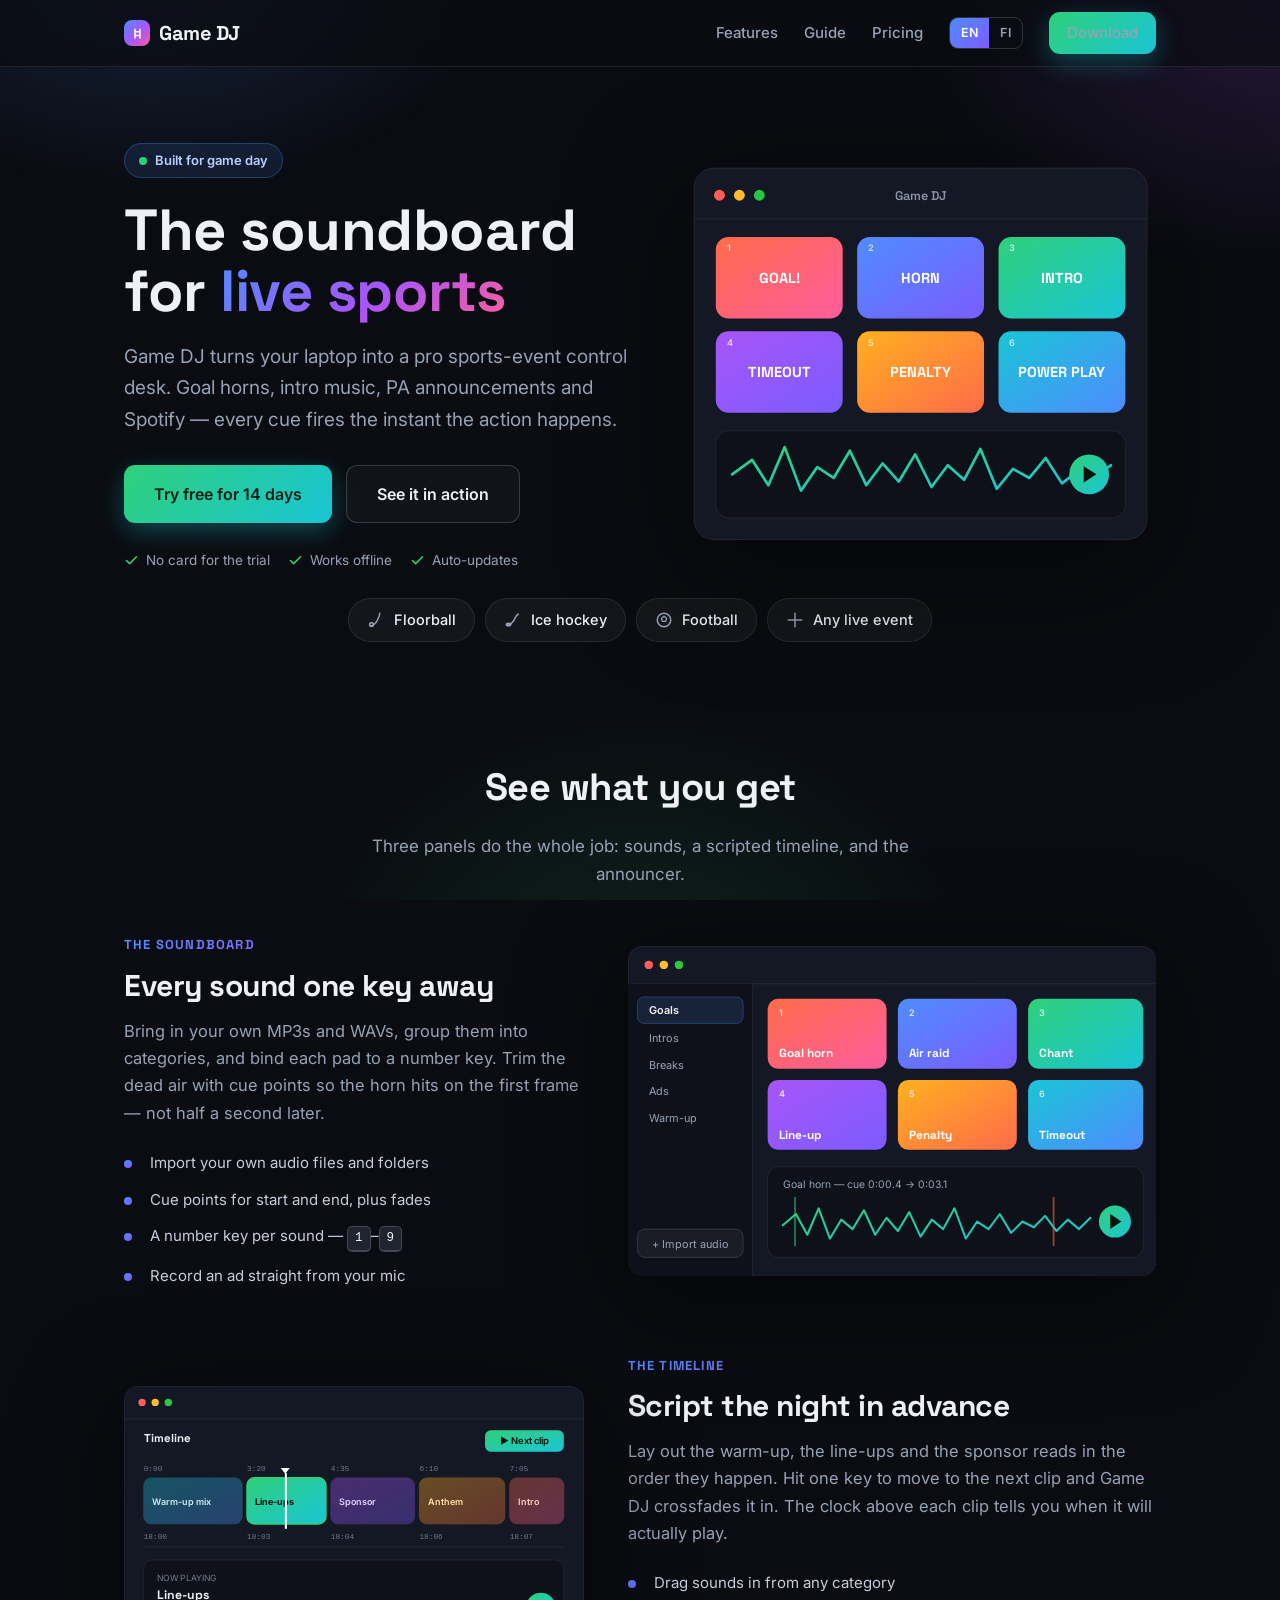
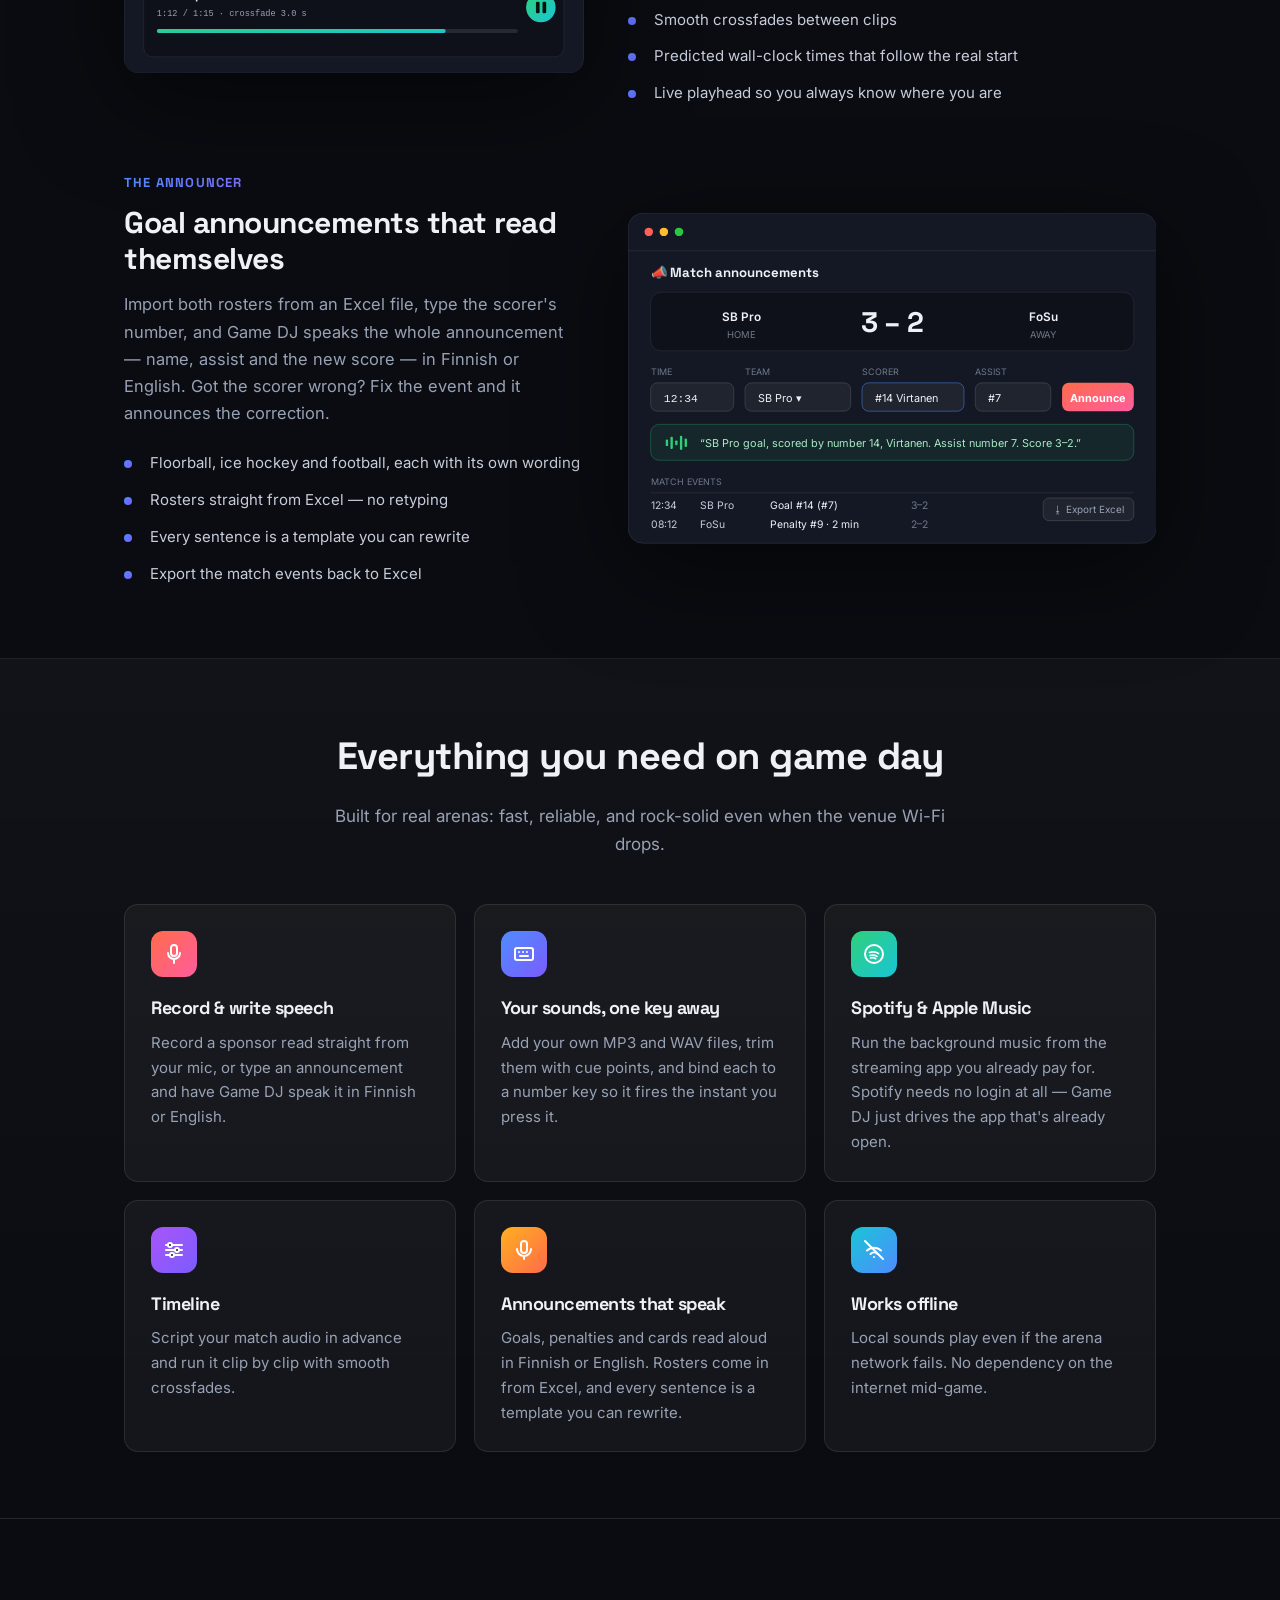
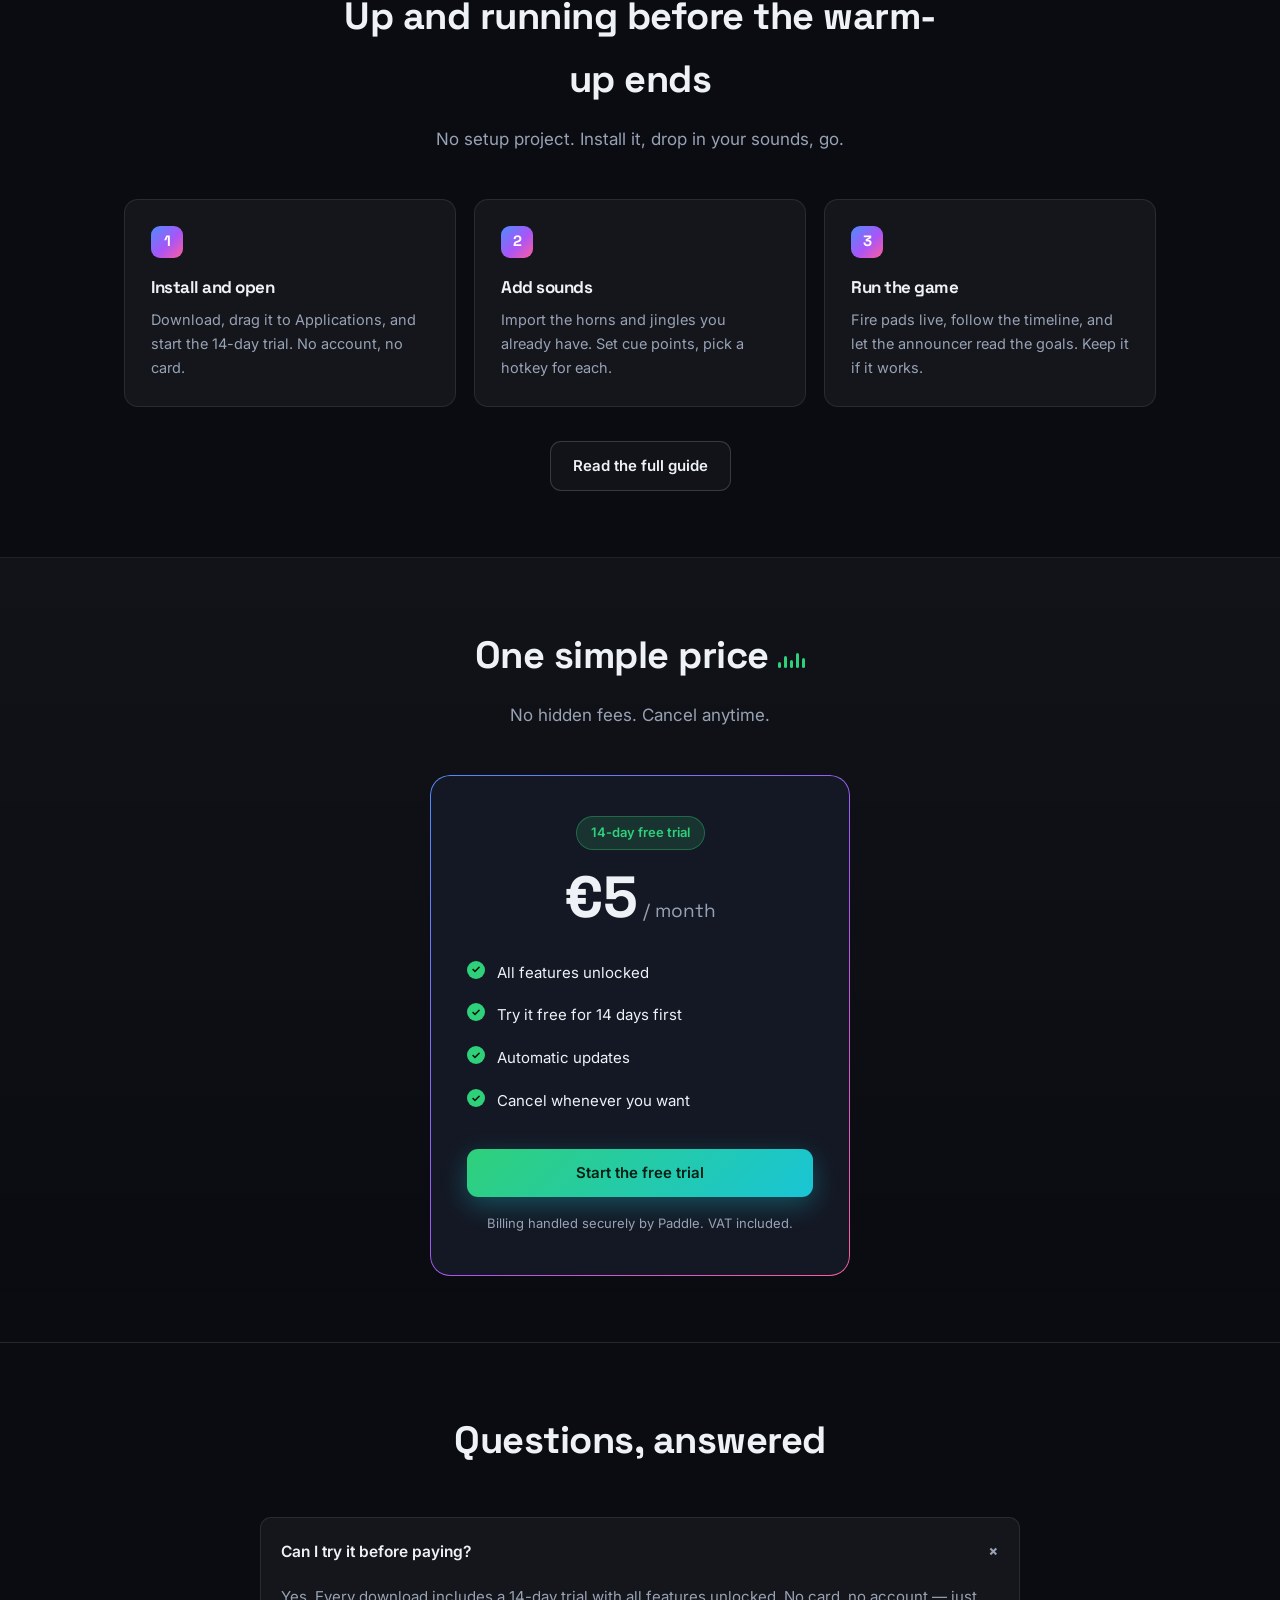
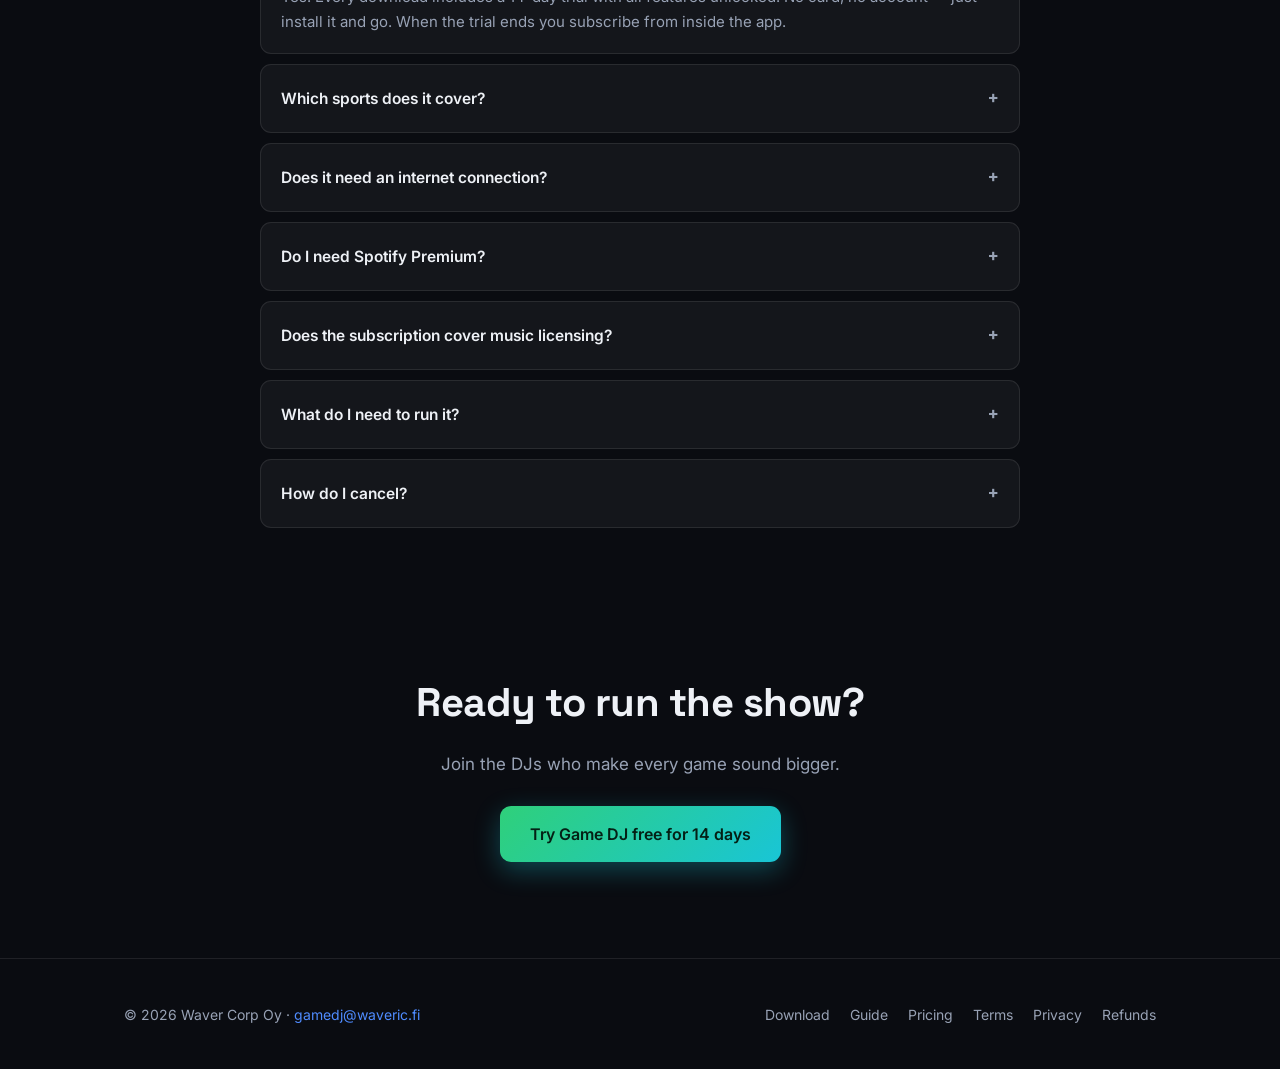
==== commit eb26ad13: "Remove "20 stadium sounds" claim; stop mid-word hyphenation The built-in standard sounds were coded " ====
--- a/fi/index.html
+++ b/fi/index.html
@@ -110,9 +110,9 @@
           <div class="shot-text">
             <div class="shot-eyebrow gradient-text">Soundboard</div>
             <h3>Jokainen ääni näppäimen päässä</h3>
-            <p>Avaat apin ja 20 stadionääntä on jo paikallaan. Lisää omat MP3:t ja WAV:t niiden rinnalle, ryhmittele kategorioihin ja sido jokainen padi numeronäppäimeen. Leikkaa tyhjä alku pois cue-pisteillä, niin torvi osuu heti — ei puolta sekuntia myöhässä.</p>
+            <p>Tuo omat MP3:t ja WAV:t, ryhmittele ne kategorioihin ja sido jokainen padi numeronäppäimeen. Leikkaa tyhjä alku pois cue-pisteillä, niin torvi osuu heti — ei puolta sekuntia myöhässä.</p>
             <ul>
-              <li>20 valmista ääntä: torvet, summerit, pillit, fanfaarit, yleisö</li>
+              <li>Tuo omat äänitiedostosi ja kansiot</li>
               <li>Cue-pisteet alkuun ja loppuun, plus fadet</li>
               <li>Numeronäppäin per ääni — <span class="kbd">1</span>–<span class="kbd">9</span></li>
               <li>Nauhoita mainos suoraan mikrofonilla</li>
@@ -284,9 +284,9 @@
       </div>
       <div class="features">
         <div class="feature">
-          <div class="ico coral"><svg viewBox="0 0 24 24" fill="none"><path d="M3 10v4h4l5 5V5L7 10H3z" stroke="currentColor" stroke-width="2" stroke-linejoin="round"/><path d="M16 9a3 3 0 010 6" stroke="currentColor" stroke-width="2" stroke-linecap="round"/></svg></div>
-          <h3>20 stadionääntä mukana</h3>
-          <p>Maalitorvet, summerit, pillit, fanfaarit, yleisön hurraukset. Ne tulevat apin mukana ja ovat meidän omiamme — ei latausrumbaa eikä selvitettäviä oikeuksia.</p>
+          <div class="ico coral"><svg viewBox="0 0 24 24" fill="none"><rect x="9" y="3" width="6" height="11" rx="3" stroke="currentColor" stroke-width="2"/><path d="M6 11a6 6 0 0012 0M12 17v4" stroke="currentColor" stroke-width="2" stroke-linecap="round"/></svg></div>
+          <h3>Nauhoita ja kirjoita spiikki</h3>
+          <p>Nauhoita mainosspiikki suoraan mikrofonilla, tai kirjoita kuulutus ja anna Game DJ:n puhua se suomeksi tai englanniksi.</p>
         </div>
         <div class="feature">
           <div class="ico blue"><svg viewBox="0 0 24 24" fill="none"><rect x="3" y="6" width="18" height="12" rx="2" stroke="currentColor" stroke-width="2"/><path d="M7 10h.01M11 10h.01M15 10h.01M8 14h8" stroke="currentColor" stroke-width="2" stroke-linecap="round"/></svg></div>
@@ -330,7 +330,7 @@
         </div>
         <div class="step">
           <h3>Lisää äänet</h3>
-          <p>Aloita apin 20 valmiista äänestä tai tuo omasi. Aseta cue-pisteet, valitse pikanäppäin.</p>
+          <p>Tuo torvet ja jinglet jotka sinulla jo on. Aseta cue-pisteet, valitse kullekin pikanäppäin.</p>
         </div>
         <div class="step">
           <h3>Aja ottelu</h3>
--- a/styles.css
+++ b/styles.css
@@ -325,11 +325,13 @@
 
 /* Long Finnish compounds ("urheilutapahtumiin") set a wide min-content floor.
    Grid columns default to min-width:auto, so that floor overflows the container
-   instead of wrapping — body's overflow-x:hidden then silently clips it. */
+   instead of wrapping — body's overflow-x:hidden then silently clips it.
+   min-width:0 lets the column shrink; overflow-wrap breaks an oversized word only
+   as a last resort. NO hyphens:auto — it inserts hyphens mid-word even when the
+   word would fit ("näppäimen pääs-sä"), which reads as a typo. */
 .hero-grid > * { min-width: 0; }
 .hero h1, .section-head h2, .cta-final h2, .shot-text h3 {
   overflow-wrap: break-word;
-  hyphens: auto;
 }
 
 @media (max-width: 860px) {
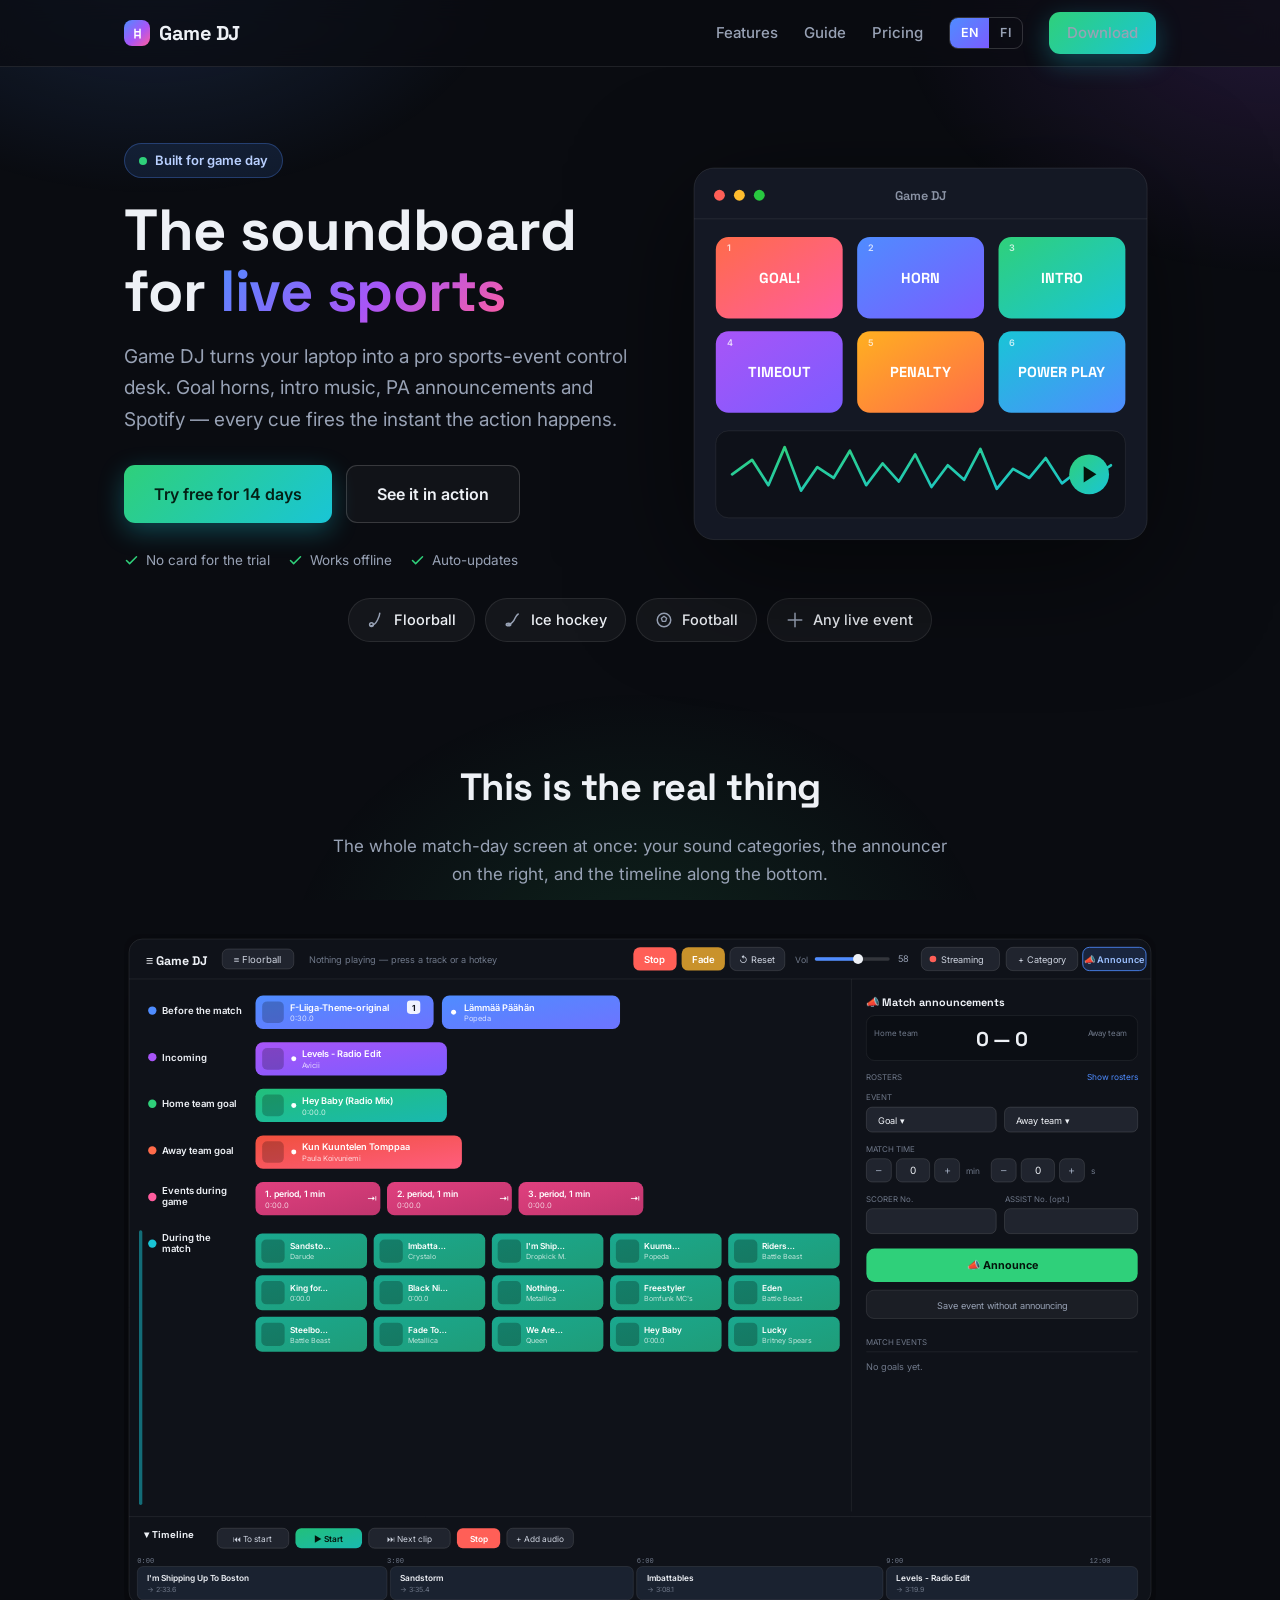
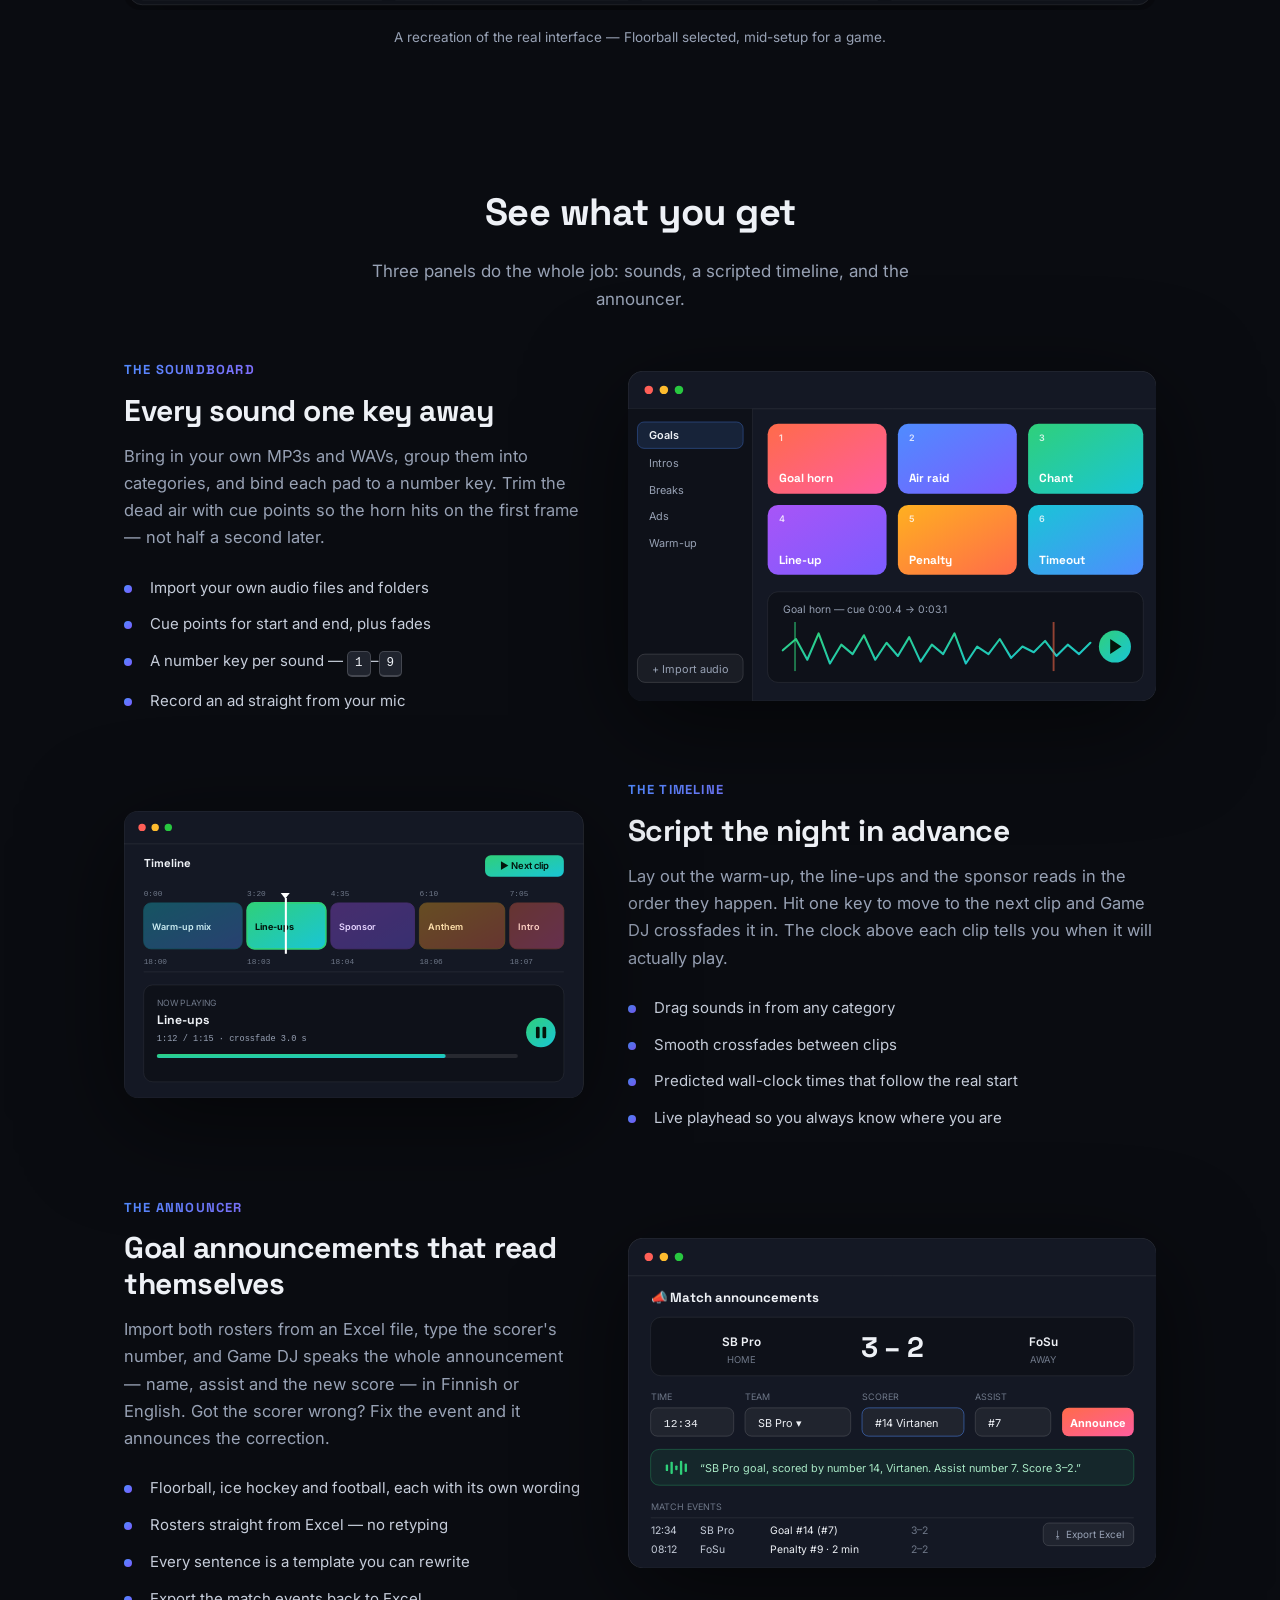
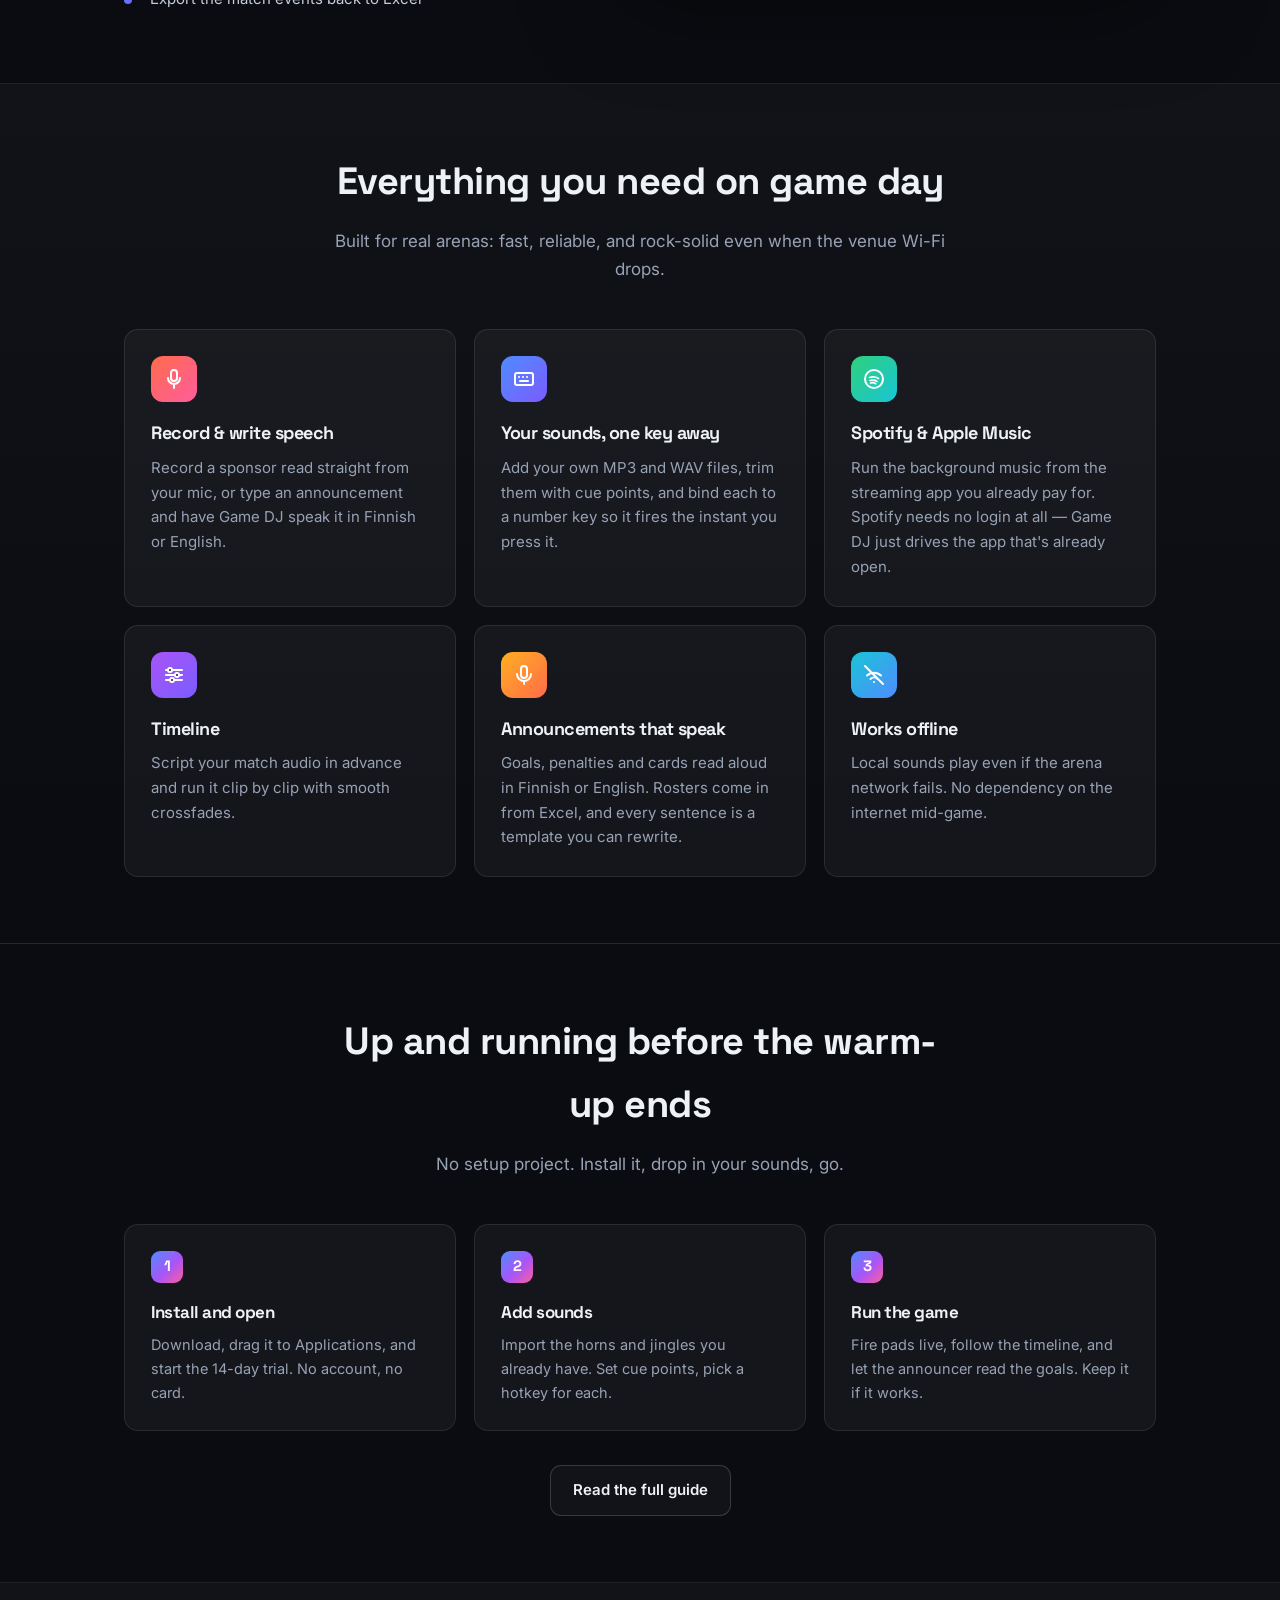
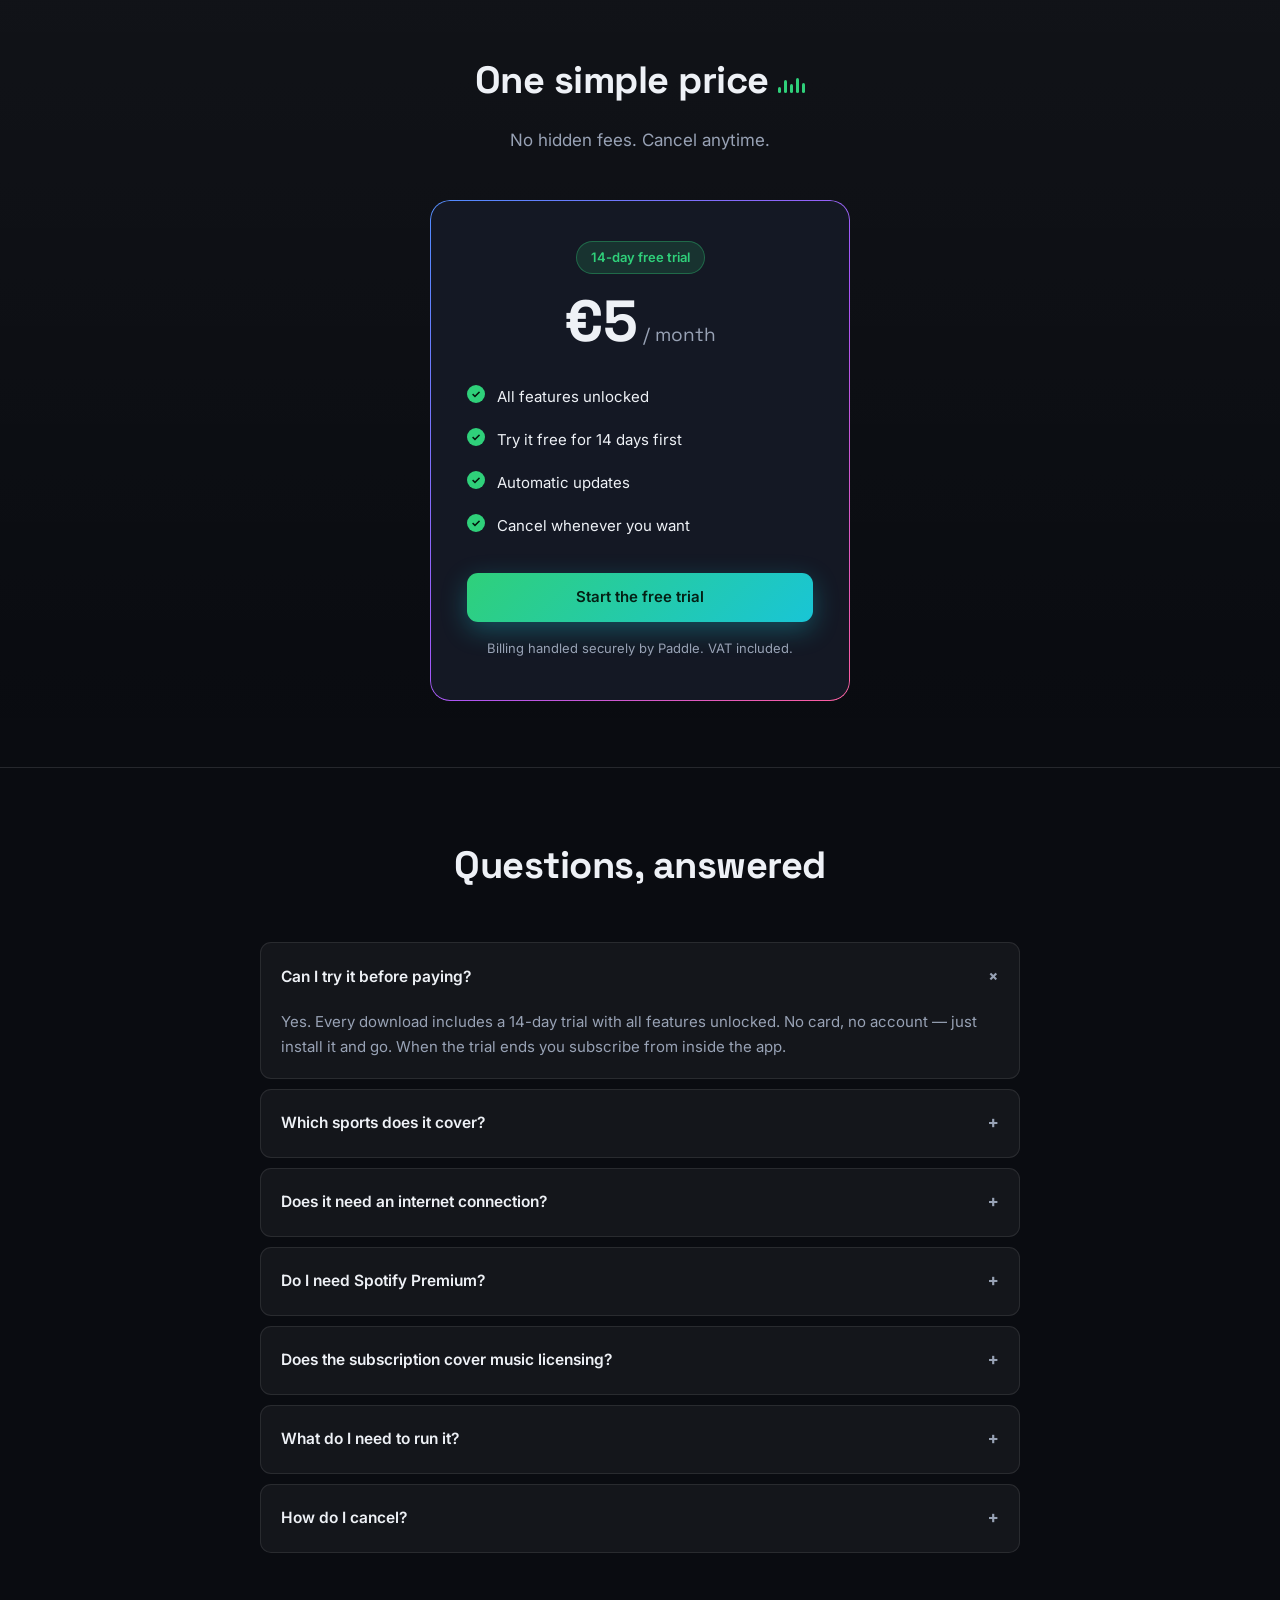
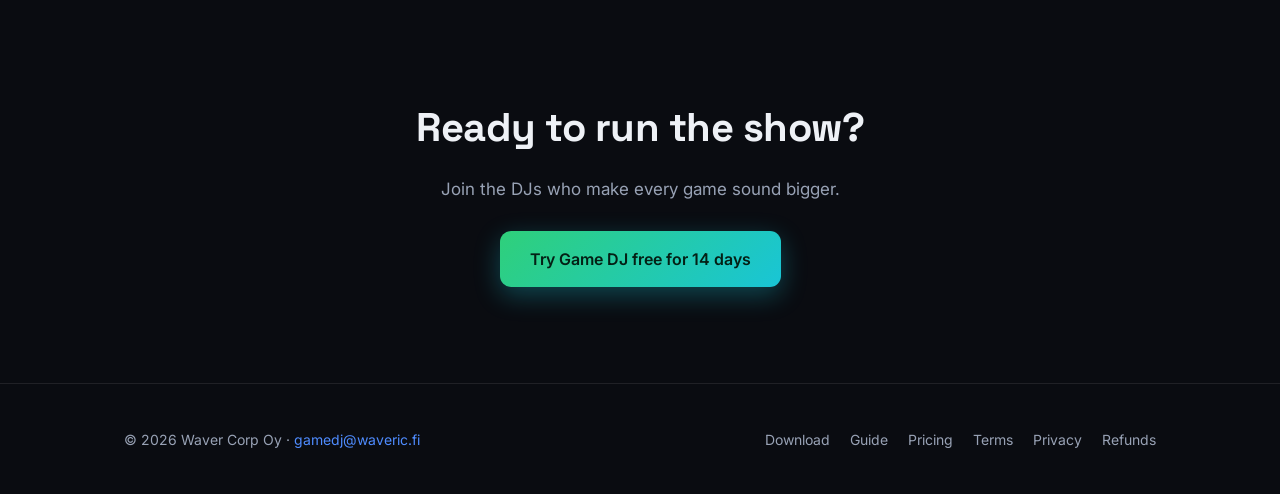
==== commit fbd43e0f: "Add a full match-day interface shot to the landing page Users only saw three stylized panel mockups;" ====
--- a/fi/index.html
+++ b/fi/index.html
@@ -95,6 +95,149 @@
         <span class="sport-chip"><svg viewBox="0 0 24 24" fill="none"><circle cx="12" cy="12" r="9" stroke="currentColor" stroke-width="2"/><path d="M12 7l3.5 2.6-1.3 4.2h-4.4L8.5 9.6z" stroke="currentColor" stroke-width="1.8" stroke-linejoin="round"/></svg> Jalkapallo</span>
         <span class="sport-chip"><svg viewBox="0 0 24 24" fill="none"><path d="M12 3v18M3 12h18" stroke="currentColor" stroke-width="2" stroke-linecap="round"/></svg> Mikä tahansa tapahtuma</span>
       </div>
+    </div>
+  </section>
+
+  <section id="realview">
+    <div class="wrap">
+      <div class="section-head">
+        <h2>Näin se oikeasti näyttää</h2>
+        <p>Koko ottelunäkymä kerralla: äänikategoriat, kuuluttaja oikealla ja aikajana alalaidassa.</p>
+      </div>
+      <div class="app-shot">
+        <svg viewBox="0 0 1240 812" xmlns="http://www.w3.org/2000/svg" role="img" aria-label="Game DJ:n ottelunäkymä: äänikategoriat biisikortteineen, kuulutuspaneeli ja aikajana">
+          <defs>
+            <linearGradient id="bBlue" x1="0" y1="0" x2="1" y2="1"><stop offset="0" stop-color="#4f8cff"/><stop offset="1" stop-color="#6d74ff"/></linearGradient>
+            <linearGradient id="bPurple" x1="0" y1="0" x2="1" y2="1"><stop offset="0" stop-color="#a855f7"/><stop offset="1" stop-color="#7b5cff"/></linearGradient>
+            <linearGradient id="bGreen" x1="0" y1="0" x2="1" y2="1"><stop offset="0" stop-color="#22c07a"/><stop offset="1" stop-color="#19b8b0"/></linearGradient>
+            <linearGradient id="bCoral" x1="0" y1="0" x2="1" y2="1"><stop offset="0" stop-color="#f0503c"/><stop offset="1" stop-color="#ff5d7e"/></linearGradient>
+            <linearGradient id="bPink" x1="0" y1="0" x2="1" y2="1"><stop offset="0" stop-color="#e0407e"/><stop offset="1" stop-color="#c0356e"/></linearGradient>
+            <linearGradient id="bTeal" x1="0" y1="0" x2="1" y2="1"><stop offset="0" stop-color="#1aa88f"/><stop offset="1" stop-color="#1f9d78"/></linearGradient>
+          </defs>
+
+          <rect x="6" y="6" width="1228" height="800" rx="16" fill="#0f1219" stroke="rgba(255,255,255,0.1)"/>
+
+          <!-- yläpalkki -->
+          <text x="26" y="37" font-family="Space Grotesk, sans-serif" font-size="15" font-weight="700" fill="#eef1f6">≡ Game DJ</text>
+          <rect x="118" y="18" width="92" height="24" rx="7" fill="#20242e" stroke="rgba(255,255,255,0.14)"/>
+          <text x="132" y="35" font-family="Inter, sans-serif" font-size="11.5" fill="#cdd3df">≡ Salibandy</text>
+          <text x="228" y="35" font-family="Inter, sans-serif" font-size="11" fill="#6f7889">Ei mitään soimassa — paina biisiä tai pikanäppäintä</text>
+          <rect x="612" y="16" width="52" height="28" rx="8" fill="#ff5f57"/><text x="638" y="35" text-anchor="middle" font-family="Inter, sans-serif" font-size="11.5" font-weight="600" fill="#fff">Stop</text>
+          <rect x="670" y="16" width="52" height="28" rx="8" fill="#c9922b"/><text x="696" y="35" text-anchor="middle" font-family="Inter, sans-serif" font-size="11.5" font-weight="600" fill="#fff">Fade</text>
+          <rect x="728" y="16" width="66" height="28" rx="8" fill="#20242e" stroke="rgba(255,255,255,0.14)"/><text x="761" y="35" text-anchor="middle" font-family="Inter, sans-serif" font-size="11" fill="#cdd3df">↺ Nollaa</text>
+          <text x="806" y="35" font-family="Inter, sans-serif" font-size="10.5" fill="#6f7889">Vol</text>
+          <rect x="830" y="28" width="90" height="4" rx="2" fill="rgba(255,255,255,0.15)"/><rect x="830" y="28" width="52" height="4" rx="2" fill="#4f8cff"/><circle cx="882" cy="30" r="6" fill="#eef1f6"/>
+          <text x="930" y="34" font-family="Inter, sans-serif" font-size="11" fill="#98a2b5">58</text>
+          <rect x="958" y="16" width="96" height="28" rx="8" fill="#20242e" stroke="rgba(255,255,255,0.14)"/><circle cx="972" cy="30" r="4" fill="#ff5f57"/><text x="982" y="35" font-family="Inter, sans-serif" font-size="10.5" fill="#cdd3df">Suoratoisto</text>
+          <rect x="1062" y="16" width="86" height="28" rx="8" fill="#20242e" stroke="rgba(255,255,255,0.14)"/><text x="1105" y="35" text-anchor="middle" font-family="Inter, sans-serif" font-size="11" fill="#cdd3df">+ Kategoria</text>
+          <rect x="1154" y="16" width="74" height="28" rx="8" fill="rgba(79,140,255,0.16)" stroke="#4f8cff"/><text x="1191" y="35" text-anchor="middle" font-family="Inter, sans-serif" font-size="10.5" font-weight="600" fill="#9cc0ff">📣 Kuulutus</text>
+          <line x1="6" y1="54" x2="1234" y2="54" stroke="rgba(255,255,255,0.08)"/>
+
+          <!-- ===== vasen: kategoriat ===== -->
+          <g font-family="Inter, sans-serif">
+            <circle cx="34" cy="92" r="5" fill="#4f8cff"/><text x="46" y="96" font-size="11.5" font-weight="600" fill="#eef1f6">Ennen ottelua</text>
+            <rect x="158" y="74" width="214" height="40" rx="9" fill="url(#bBlue)"/><rect x="166" y="81" width="26" height="26" rx="6" fill="rgba(0,0,0,0.22)"/>
+            <text x="200" y="92" font-size="11" font-weight="600" fill="#fff">F-Liiga-Theme-original</text><text x="200" y="105" font-size="9" fill="rgba(255,255,255,0.75)">0:30.0</text>
+            <rect x="340" y="80" width="16" height="16" rx="4" fill="rgba(255,255,255,0.9)"/><text x="348" y="92" text-anchor="middle" font-size="10" font-weight="700" fill="#12151d">1</text>
+            <rect x="382" y="74" width="214" height="40" rx="9" fill="url(#bBlue)"/><circle cx="396" cy="94" r="3" fill="#fff"/>
+            <text x="408" y="92" font-size="11" font-weight="600" fill="#fff">Lämmää Päähän</text><text x="408" y="105" font-size="9" fill="rgba(255,255,255,0.75)">Popeda</text>
+
+            <circle cx="34" cy="148" r="5" fill="#a855f7"/><text x="46" y="152" font-size="11.5" font-weight="600" fill="#eef1f6">Sisääntulo</text>
+            <rect x="158" y="130" width="230" height="40" rx="9" fill="url(#bPurple)"/><rect x="166" y="137" width="26" height="26" rx="6" fill="rgba(0,0,0,0.22)"/>
+            <circle cx="204" cy="150" r="3" fill="#fff"/><text x="214" y="148" font-size="11" font-weight="600" fill="#fff">Levels - Radio Edit</text><text x="214" y="161" font-size="9" fill="rgba(255,255,255,0.75)">Avicii</text>
+
+            <circle cx="34" cy="204" r="5" fill="#2fd07a"/><text x="46" y="201" font-size="11.5" font-weight="600" fill="#eef1f6">Kotijoukkueen</text><text x="46" y="214" font-size="11.5" font-weight="600" fill="#eef1f6">maali</text>
+            <rect x="158" y="186" width="230" height="40" rx="9" fill="url(#bGreen)"/><rect x="166" y="193" width="26" height="26" rx="6" fill="rgba(0,0,0,0.22)"/>
+            <circle cx="204" cy="206" r="3" fill="#fff"/><text x="214" y="204" font-size="11" font-weight="600" fill="#fff">Hey Baby (Radio Mix)</text><text x="214" y="217" font-size="9" fill="rgba(255,255,255,0.75)">0:00.0</text>
+
+            <circle cx="34" cy="260" r="5" fill="#ff6b4a"/><text x="46" y="257" font-size="11.5" font-weight="600" fill="#eef1f6">Vierasjoukkueen</text><text x="46" y="270" font-size="11.5" font-weight="600" fill="#eef1f6">maali</text>
+            <rect x="158" y="242" width="248" height="40" rx="9" fill="url(#bCoral)"/><rect x="166" y="249" width="26" height="26" rx="6" fill="rgba(0,0,0,0.22)"/>
+            <circle cx="204" cy="262" r="3" fill="#fff"/><text x="214" y="260" font-size="11" font-weight="600" fill="#fff">Kun Kuuntelen Tomppaa</text><text x="214" y="273" font-size="9" fill="rgba(255,255,255,0.75)">Paula Koivuniemi</text>
+
+            <circle cx="34" cy="316" r="5" fill="#ff5d9e"/><text x="46" y="313" font-size="11.5" font-weight="600" fill="#eef1f6">Tapahtumat</text><text x="46" y="326" font-size="11.5" font-weight="600" fill="#eef1f6">pelissä</text>
+            <rect x="158" y="298" width="150" height="40" rx="9" fill="url(#bPink)"/><text x="170" y="316" font-size="10.5" font-weight="600" fill="#fff">1. erä, 1 min</text><text x="170" y="329" font-size="9" fill="rgba(255,255,255,0.75)">0:00.0</text><text x="292" y="322" font-size="12" fill="#fff">⇥</text>
+            <rect x="316" y="298" width="150" height="40" rx="9" fill="url(#bPink)"/><text x="328" y="316" font-size="10.5" font-weight="600" fill="#fff">2. erä, 1 min</text><text x="328" y="329" font-size="9" fill="rgba(255,255,255,0.75)">0:00.0</text><text x="450" y="322" font-size="12" fill="#fff">⇥</text>
+            <rect x="474" y="298" width="150" height="40" rx="9" fill="url(#bPink)"/><text x="486" y="316" font-size="10.5" font-weight="600" fill="#fff">3. erä, 1 min</text><text x="486" y="329" font-size="9" fill="rgba(255,255,255,0.75)">0:00.0</text><text x="608" y="322" font-size="12" fill="#fff">⇥</text>
+
+            <circle cx="34" cy="372" r="5" fill="#19c5d6"/><text x="46" y="369" font-size="11.5" font-weight="600" fill="#eef1f6">Ottelun</text><text x="46" y="382" font-size="11.5" font-weight="600" fill="#eef1f6">aikana</text>
+            <rect x="18" y="356" width="4" height="330" rx="2" fill="#19c5d6" opacity="0.5"/>
+          </g>
+
+          <g font-family="Inter, sans-serif">
+            <rect x="158" y="360" width="134" height="42" rx="8" fill="url(#bTeal)"/><rect x="165" y="367" width="28" height="28" rx="6" fill="rgba(0,0,0,0.25)"/><text x="199" y="379" font-size="10" font-weight="600" fill="#fff">Sandsto…</text><text x="199" y="391" font-size="8.5" fill="rgba(255,255,255,0.72)">Darude</text>
+            <rect x="300" y="360" width="134" height="42" rx="8" fill="url(#bTeal)"/><rect x="307" y="367" width="28" height="28" rx="6" fill="rgba(0,0,0,0.25)"/><text x="341" y="379" font-size="10" font-weight="600" fill="#fff">Imbatta…</text><text x="341" y="391" font-size="8.5" fill="rgba(255,255,255,0.72)">Crystalo</text>
+            <rect x="442" y="360" width="134" height="42" rx="8" fill="url(#bTeal)"/><rect x="449" y="367" width="28" height="28" rx="6" fill="rgba(0,0,0,0.25)"/><text x="483" y="379" font-size="10" font-weight="600" fill="#fff">I'm Ship…</text><text x="483" y="391" font-size="8.5" fill="rgba(255,255,255,0.72)">Dropkick M.</text>
+            <rect x="584" y="360" width="134" height="42" rx="8" fill="url(#bTeal)"/><rect x="591" y="367" width="28" height="28" rx="6" fill="rgba(0,0,0,0.25)"/><text x="625" y="379" font-size="10" font-weight="600" fill="#fff">Kuuma…</text><text x="625" y="391" font-size="8.5" fill="rgba(255,255,255,0.72)">Popeda</text>
+            <rect x="726" y="360" width="134" height="42" rx="8" fill="url(#bTeal)"/><rect x="733" y="367" width="28" height="28" rx="6" fill="rgba(0,0,0,0.25)"/><text x="767" y="379" font-size="10" font-weight="600" fill="#fff">Riders…</text><text x="767" y="391" font-size="8.5" fill="rgba(255,255,255,0.72)">Battle Beast</text>
+            <rect x="158" y="410" width="134" height="42" rx="8" fill="url(#bTeal)"/><rect x="165" y="417" width="28" height="28" rx="6" fill="rgba(0,0,0,0.25)"/><text x="199" y="429" font-size="10" font-weight="600" fill="#fff">King for…</text><text x="199" y="441" font-size="8.5" fill="rgba(255,255,255,0.72)">0:00.0</text>
+            <rect x="300" y="410" width="134" height="42" rx="8" fill="url(#bTeal)"/><rect x="307" y="417" width="28" height="28" rx="6" fill="rgba(0,0,0,0.25)"/><text x="341" y="429" font-size="10" font-weight="600" fill="#fff">Black Ni…</text><text x="341" y="441" font-size="8.5" fill="rgba(255,255,255,0.72)">0:00.0</text>
+            <rect x="442" y="410" width="134" height="42" rx="8" fill="url(#bTeal)"/><rect x="449" y="417" width="28" height="28" rx="6" fill="rgba(0,0,0,0.25)"/><text x="483" y="429" font-size="10" font-weight="600" fill="#fff">Nothing…</text><text x="483" y="441" font-size="8.5" fill="rgba(255,255,255,0.72)">Metallica</text>
+            <rect x="584" y="410" width="134" height="42" rx="8" fill="url(#bTeal)"/><rect x="591" y="417" width="28" height="28" rx="6" fill="rgba(0,0,0,0.25)"/><text x="625" y="429" font-size="10" font-weight="600" fill="#fff">Freestyler</text><text x="625" y="441" font-size="8.5" fill="rgba(255,255,255,0.72)">Bomfunk MC's</text>
+            <rect x="726" y="410" width="134" height="42" rx="8" fill="url(#bTeal)"/><rect x="733" y="417" width="28" height="28" rx="6" fill="rgba(0,0,0,0.25)"/><text x="767" y="429" font-size="10" font-weight="600" fill="#fff">Eden</text><text x="767" y="441" font-size="8.5" fill="rgba(255,255,255,0.72)">Battle Beast</text>
+            <rect x="158" y="460" width="134" height="42" rx="8" fill="url(#bTeal)"/><rect x="165" y="467" width="28" height="28" rx="6" fill="rgba(0,0,0,0.25)"/><text x="199" y="479" font-size="10" font-weight="600" fill="#fff">Steelbo…</text><text x="199" y="491" font-size="8.5" fill="rgba(255,255,255,0.72)">Battle Beast</text>
+            <rect x="300" y="460" width="134" height="42" rx="8" fill="url(#bTeal)"/><rect x="307" y="467" width="28" height="28" rx="6" fill="rgba(0,0,0,0.25)"/><text x="341" y="479" font-size="10" font-weight="600" fill="#fff">Fade To…</text><text x="341" y="491" font-size="8.5" fill="rgba(255,255,255,0.72)">Metallica</text>
+            <rect x="442" y="460" width="134" height="42" rx="8" fill="url(#bTeal)"/><rect x="449" y="467" width="28" height="28" rx="6" fill="rgba(0,0,0,0.25)"/><text x="483" y="479" font-size="10" font-weight="600" fill="#fff">We Are…</text><text x="483" y="491" font-size="8.5" fill="rgba(255,255,255,0.72)">Queen</text>
+            <rect x="584" y="460" width="134" height="42" rx="8" fill="url(#bTeal)"/><rect x="591" y="467" width="28" height="28" rx="6" fill="rgba(0,0,0,0.25)"/><text x="625" y="479" font-size="10" font-weight="600" fill="#fff">Hey Baby</text><text x="625" y="491" font-size="8.5" fill="rgba(255,255,255,0.72)">0:00.0</text>
+            <rect x="726" y="460" width="134" height="42" rx="8" fill="url(#bTeal)"/><rect x="733" y="467" width="28" height="28" rx="6" fill="rgba(0,0,0,0.25)"/><text x="767" y="479" font-size="10" font-weight="600" fill="#fff">Lucky</text><text x="767" y="491" font-size="8.5" fill="rgba(255,255,255,0.72)">Britney Spears</text>
+          </g>
+
+          <!-- ===== oikea: kuulutuspaneeli ===== -->
+          <line x1="874" y1="54" x2="874" y2="694" stroke="rgba(255,255,255,0.08)"/>
+          <g font-family="Inter, sans-serif">
+            <text x="892" y="86" font-family="Space Grotesk, sans-serif" font-size="13" font-weight="700" fill="#eef1f6">📣 Ottelun kuulutus</text>
+            <rect x="892" y="98" width="326" height="54" rx="10" fill="#0b0e14" stroke="rgba(255,255,255,0.08)"/>
+            <text x="928" y="122" text-anchor="middle" font-size="9.5" fill="#6f7889">Kotijoukkue</text>
+            <text x="1055" y="134" text-anchor="middle" font-family="Space Grotesk, sans-serif" font-size="24" font-weight="700" fill="#eef1f6">0 — 0</text>
+            <text x="1182" y="122" text-anchor="middle" font-size="9.5" fill="#6f7889">Vierasjoukkue</text>
+
+            <text x="892" y="176" font-size="9.5" fill="#6f7889">KOKOONPANOT</text><text x="1218" y="176" text-anchor="end" font-size="10" fill="#4f8cff">Näytä kokoonpanot</text>
+            <text x="892" y="200" font-size="9.5" fill="#6f7889">TAPAHTUMA</text>
+            <rect x="892" y="208" width="156" height="30" rx="7" fill="#20242e" stroke="rgba(255,255,255,0.14)"/><text x="906" y="228" font-size="11" fill="#eef1f6">Maali ▾</text>
+            <rect x="1058" y="208" width="160" height="30" rx="7" fill="#20242e" stroke="rgba(255,255,255,0.14)"/><text x="1072" y="228" font-size="11" fill="#eef1f6">Vierasjoukkue ▾</text>
+
+            <text x="892" y="262" font-size="9.5" fill="#6f7889">PELIAIKA</text>
+            <rect x="892" y="270" width="30" height="28" rx="7" fill="#20242e" stroke="rgba(255,255,255,0.14)"/><text x="907" y="288" text-anchor="middle" font-size="13" fill="#98a2b5">–</text>
+            <rect x="928" y="270" width="40" height="28" rx="7" fill="#20242e" stroke="rgba(255,255,255,0.14)"/><text x="948" y="288" text-anchor="middle" font-size="12" fill="#eef1f6">0</text>
+            <rect x="974" y="270" width="30" height="28" rx="7" fill="#20242e" stroke="rgba(255,255,255,0.14)"/><text x="989" y="288" text-anchor="middle" font-size="13" fill="#98a2b5">+</text>
+            <text x="1012" y="288" font-size="10" fill="#6f7889">min</text>
+            <rect x="1042" y="270" width="30" height="28" rx="7" fill="#20242e" stroke="rgba(255,255,255,0.14)"/><text x="1057" y="288" text-anchor="middle" font-size="13" fill="#98a2b5">–</text>
+            <rect x="1078" y="270" width="40" height="28" rx="7" fill="#20242e" stroke="rgba(255,255,255,0.14)"/><text x="1098" y="288" text-anchor="middle" font-size="12" fill="#eef1f6">0</text>
+            <rect x="1124" y="270" width="30" height="28" rx="7" fill="#20242e" stroke="rgba(255,255,255,0.14)"/><text x="1139" y="288" text-anchor="middle" font-size="13" fill="#98a2b5">+</text>
+            <text x="1162" y="288" font-size="10" fill="#6f7889">s</text>
+
+            <text x="892" y="322" font-size="9.5" fill="#6f7889">MAALINTEKIJÄN NRO</text><text x="1058" y="322" font-size="9.5" fill="#6f7889">SYÖTTÄJÄN NRO (valinn.)</text>
+            <rect x="892" y="330" width="156" height="30" rx="7" fill="#20242e" stroke="rgba(255,255,255,0.14)"/>
+            <rect x="1058" y="330" width="160" height="30" rx="7" fill="#20242e" stroke="rgba(255,255,255,0.14)"/>
+
+            <rect x="892" y="378" width="326" height="40" rx="10" fill="#2fd07a"/><text x="1055" y="403" text-anchor="middle" font-size="13" font-weight="700" fill="#04140b">📣 Kuuluta</text>
+            <rect x="892" y="428" width="326" height="34" rx="9" fill="rgba(255,255,255,0.05)" stroke="rgba(255,255,255,0.12)"/><text x="1055" y="450" text-anchor="middle" font-size="11" fill="#98a2b5">Tallenna tapahtuma ilman kuulutusta</text>
+
+            <text x="892" y="494" font-size="9.5" fill="#6f7889">TAPAHTUMAT</text>
+            <line x1="892" y1="502" x2="1218" y2="502" stroke="rgba(255,255,255,0.08)"/>
+            <text x="892" y="524" font-size="11" fill="#6f7889">Ei vielä maaleja.</text>
+          </g>
+
+          <!-- ===== alalaita: aikajana ===== -->
+          <line x1="6" y1="700" x2="1234" y2="700" stroke="rgba(255,255,255,0.08)"/>
+          <g font-family="Inter, sans-serif">
+            <text x="24" y="726" font-family="Space Grotesk, sans-serif" font-size="12" font-weight="700" fill="#eef1f6">▾ Aikajana</text>
+            <rect x="108" y="714" width="96" height="24" rx="7" fill="#20242e" stroke="rgba(255,255,255,0.14)"/><text x="156" y="730" text-anchor="middle" font-size="10" fill="#cdd3df">⏮ Siirry alkuun</text>
+            <rect x="212" y="714" width="88" height="24" rx="7" fill="url(#bGreen)"/><text x="256" y="730" text-anchor="middle" font-size="10" font-weight="600" fill="#04140b">▶ Käynnistä</text>
+            <rect x="308" y="714" width="120" height="24" rx="7" fill="#20242e" stroke="rgba(255,255,255,0.14)"/><text x="368" y="730" text-anchor="middle" font-size="10" fill="#cdd3df">⏭ Siirry seuraavaan</text>
+            <rect x="436" y="714" width="52" height="24" rx="7" fill="#ff5f57"/><text x="462" y="730" text-anchor="middle" font-size="10" font-weight="600" fill="#fff">Stop</text>
+            <rect x="496" y="714" width="80" height="24" rx="7" fill="#20242e" stroke="rgba(255,255,255,0.14)"/><text x="536" y="730" text-anchor="middle" font-size="10" fill="#cdd3df">+ Tuo ääni</text>
+
+            <g font-family="ui-monospace, Menlo, monospace" font-size="8.5" fill="#6f7889">
+              <text x="16" y="756">0:00</text><text x="316" y="756">3:00</text><text x="616" y="756">6:00</text><text x="916" y="756">9:00</text><text x="1160" y="756">12:00</text>
+            </g>
+            <rect x="16" y="760" width="300" height="40" rx="7" fill="#1a2230" stroke="rgba(255,255,255,0.1)"/><text x="28" y="778" font-size="10" font-weight="600" fill="#eef1f6">I'm Shipping Up To Boston</text><text x="28" y="791" font-size="8.5" fill="#6f7889">→ 2:33.6</text>
+            <rect x="320" y="760" width="292" height="40" rx="7" fill="#1a2230" stroke="rgba(255,255,255,0.1)"/><text x="332" y="778" font-size="10" font-weight="600" fill="#eef1f6">Sandstorm</text><text x="332" y="791" font-size="8.5" fill="#6f7889">→ 3:35.4</text>
+            <rect x="616" y="760" width="296" height="40" rx="7" fill="#1a2230" stroke="rgba(255,255,255,0.1)"/><text x="628" y="778" font-size="10" font-weight="600" fill="#eef1f6">Imbattables</text><text x="628" y="791" font-size="8.5" fill="#6f7889">→ 3:08.1</text>
+            <rect x="916" y="760" width="302" height="40" rx="7" fill="#1a2230" stroke="rgba(255,255,255,0.1)"/><text x="928" y="778" font-size="10" font-weight="600" fill="#eef1f6">Levels - Radio Edit</text><text x="928" y="791" font-size="8.5" fill="#6f7889">→ 3:19.9</text>
+          </g>
+        </svg>
+      </div>
+      <p class="app-shot-note">Uudelleenrakennus oikeasta käyttöliittymästä — laji salibandy, ottelu valmisteilla.</p>
     </div>
   </section>
 
--- a/styles.css
+++ b/styles.css
@@ -105,6 +105,17 @@
 .board-wrap { position: relative; }
 .board-wrap svg { width: 100%; height: auto; filter: drop-shadow(0 30px 60px rgba(0,0,0,0.5)); }
 
+/* Full match-day interface shot — wider than the text column, scrolls on mobile */
+.app-shot {
+  max-width: 1240px; margin: 0 auto; overflow-x: auto; overflow-y: hidden;
+  border-radius: 16px; -webkit-overflow-scrolling: touch;
+}
+.app-shot svg {
+  display: block; width: 100%; min-width: 900px; height: auto;
+  border-radius: 16px; filter: drop-shadow(0 34px 70px rgba(0,0,0,0.55));
+}
+.app-shot-note { text-align: center; color: var(--muted); font-size: 13.5px; margin-top: 16px; }
+
 /* Sections */
 section { padding: 66px 0; }
 .section-head { text-align: center; max-width: 620px; margin: 0 auto 46px; }
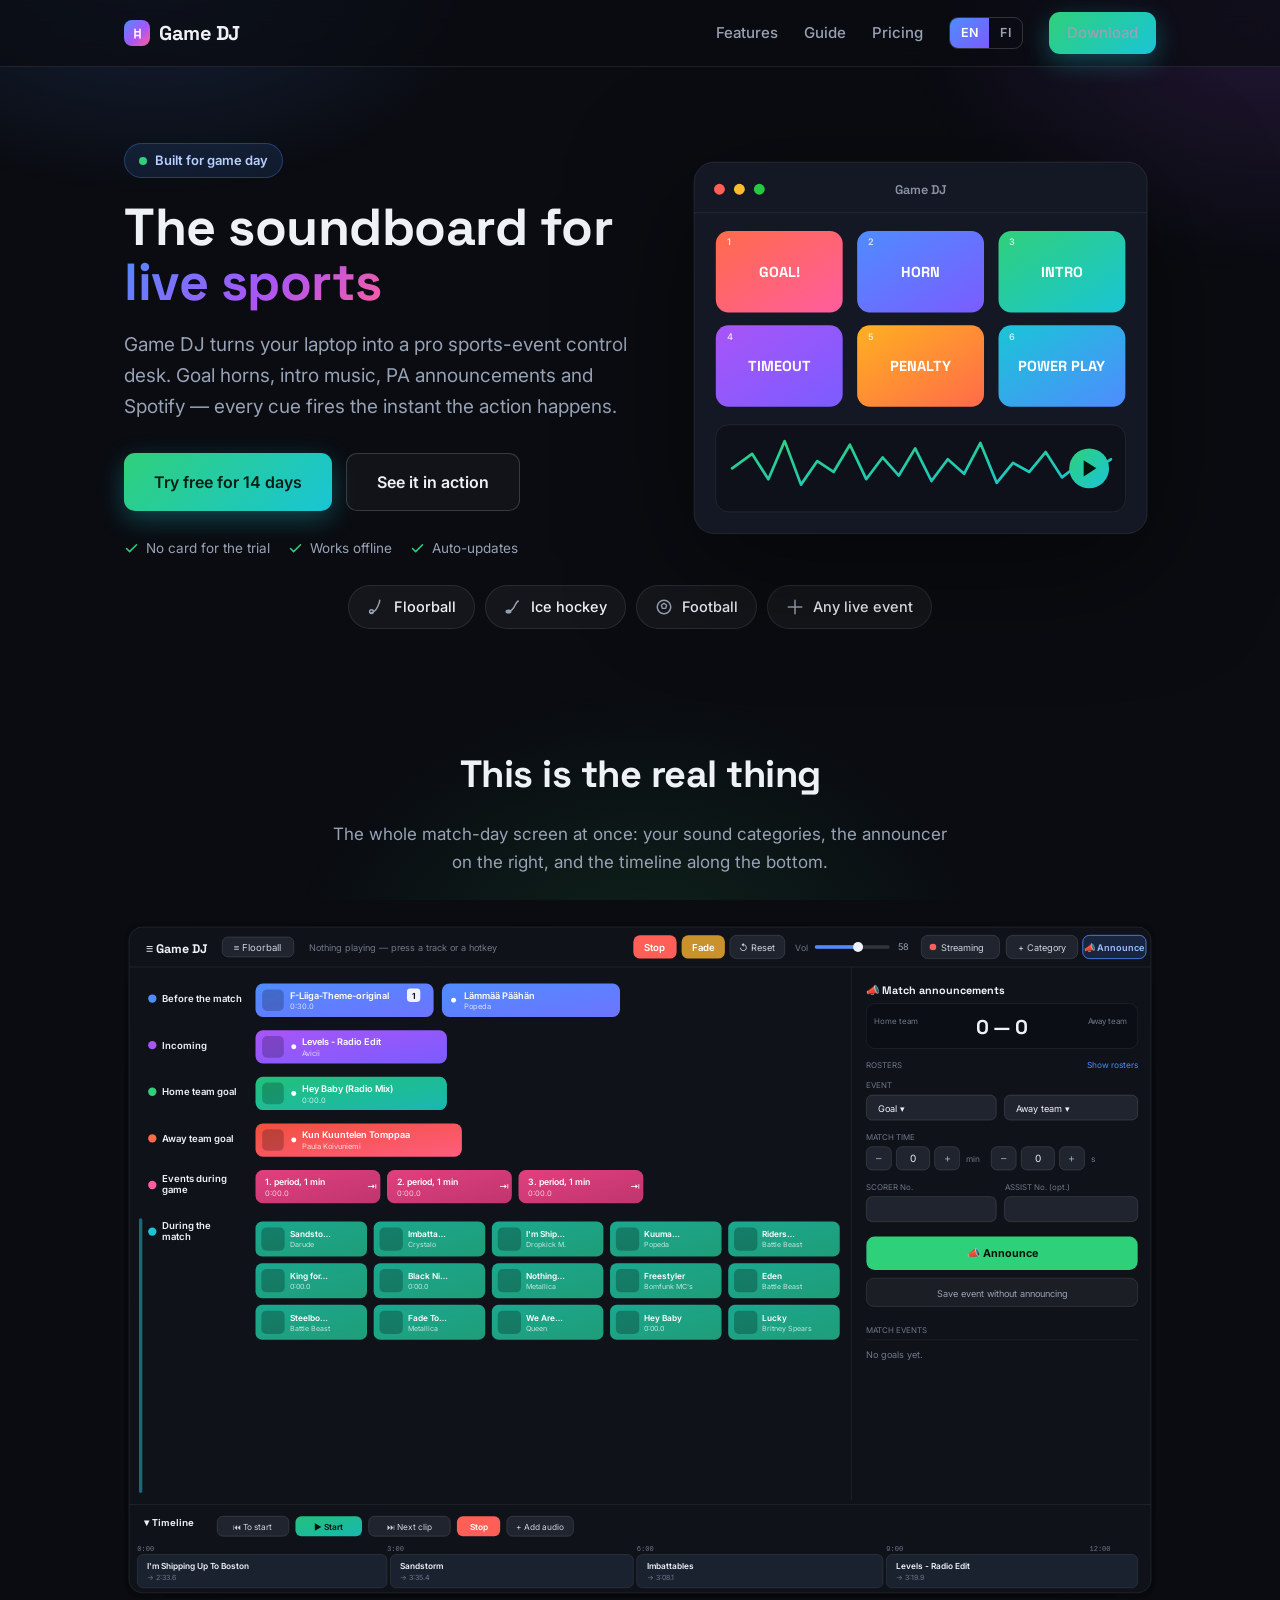
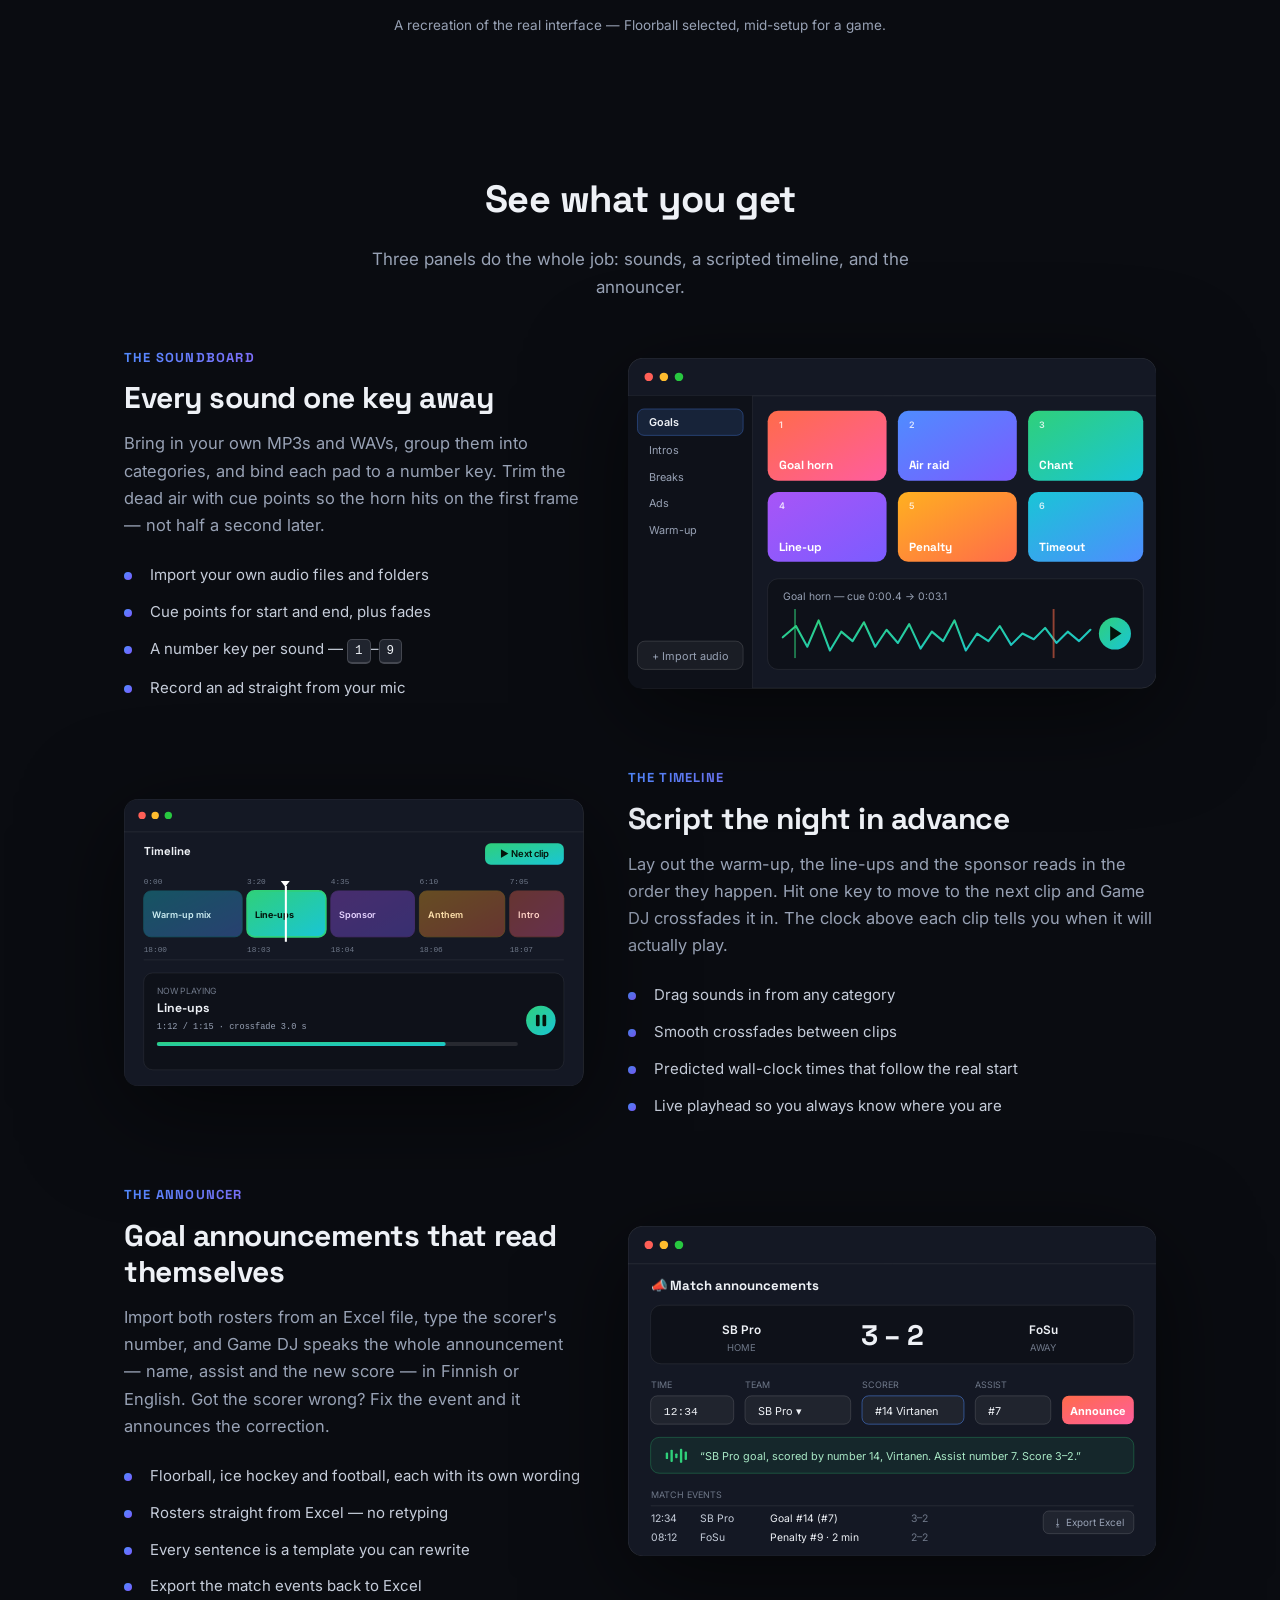
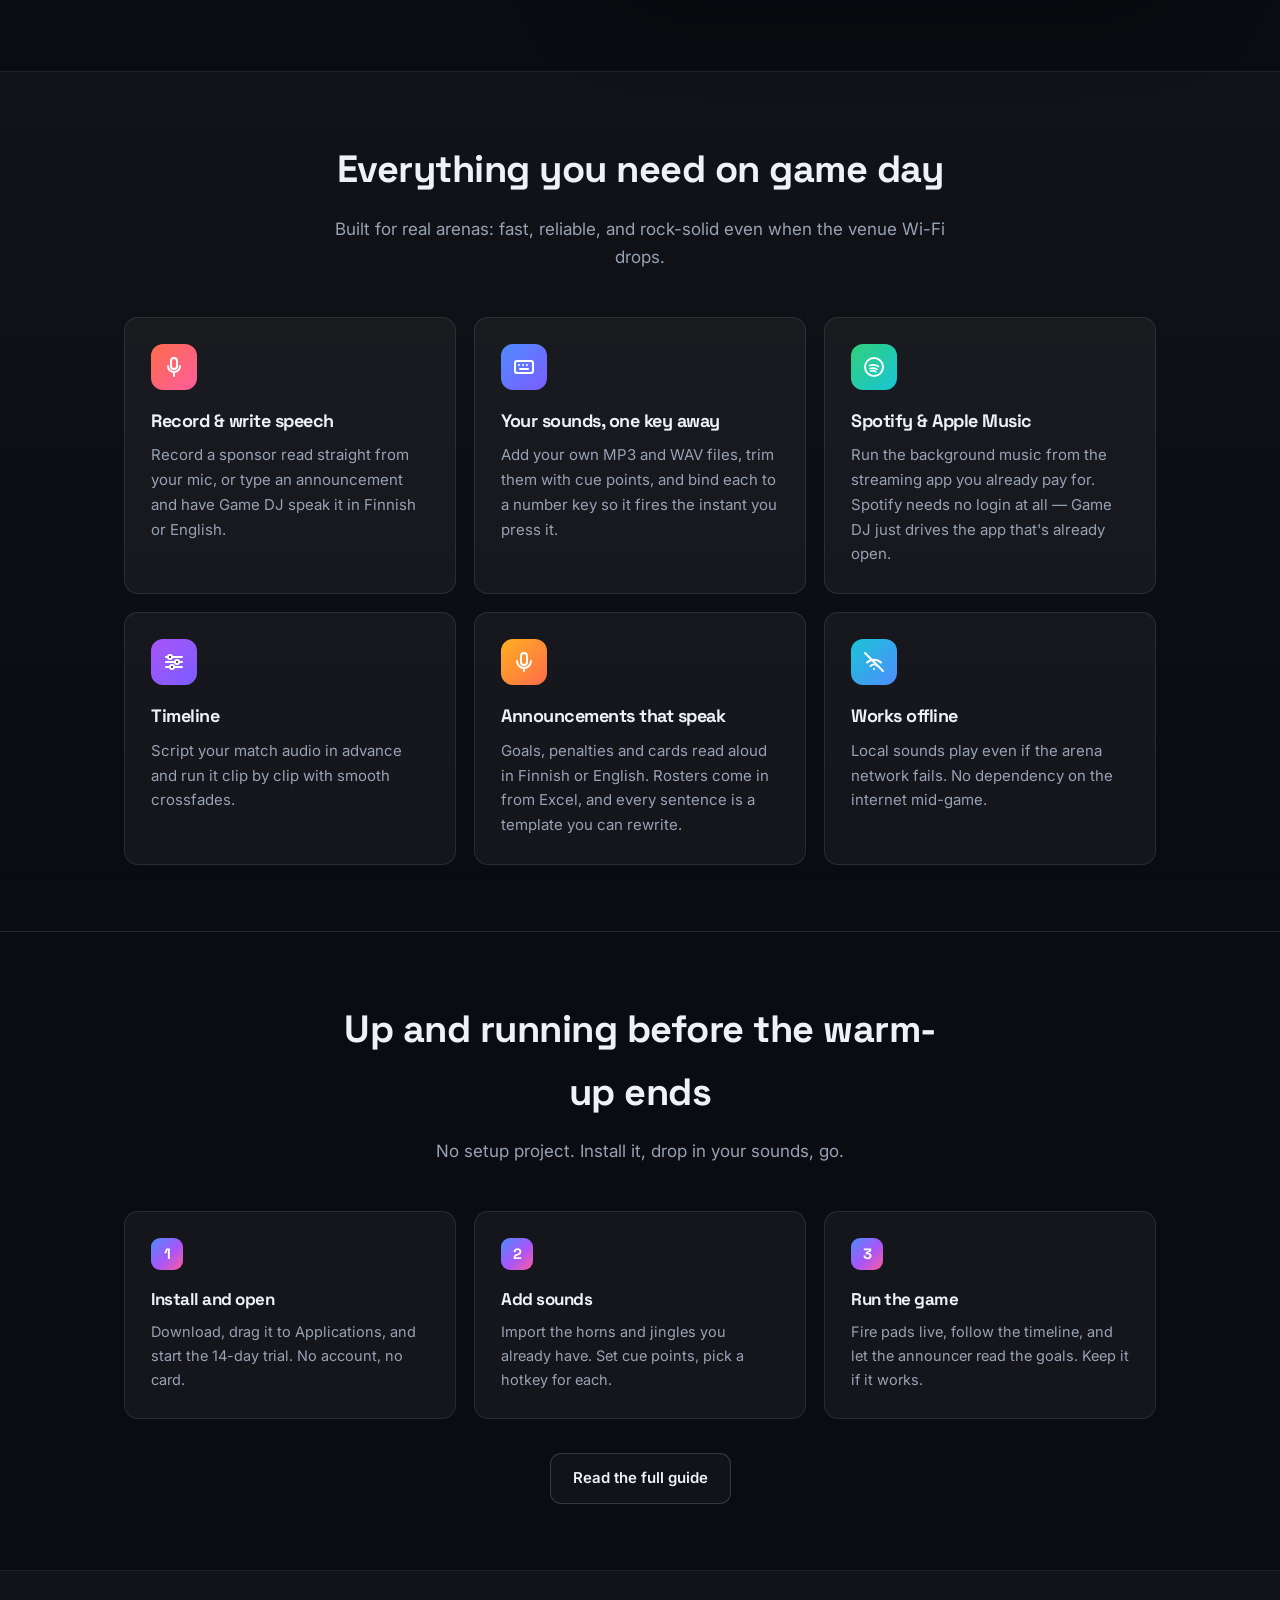
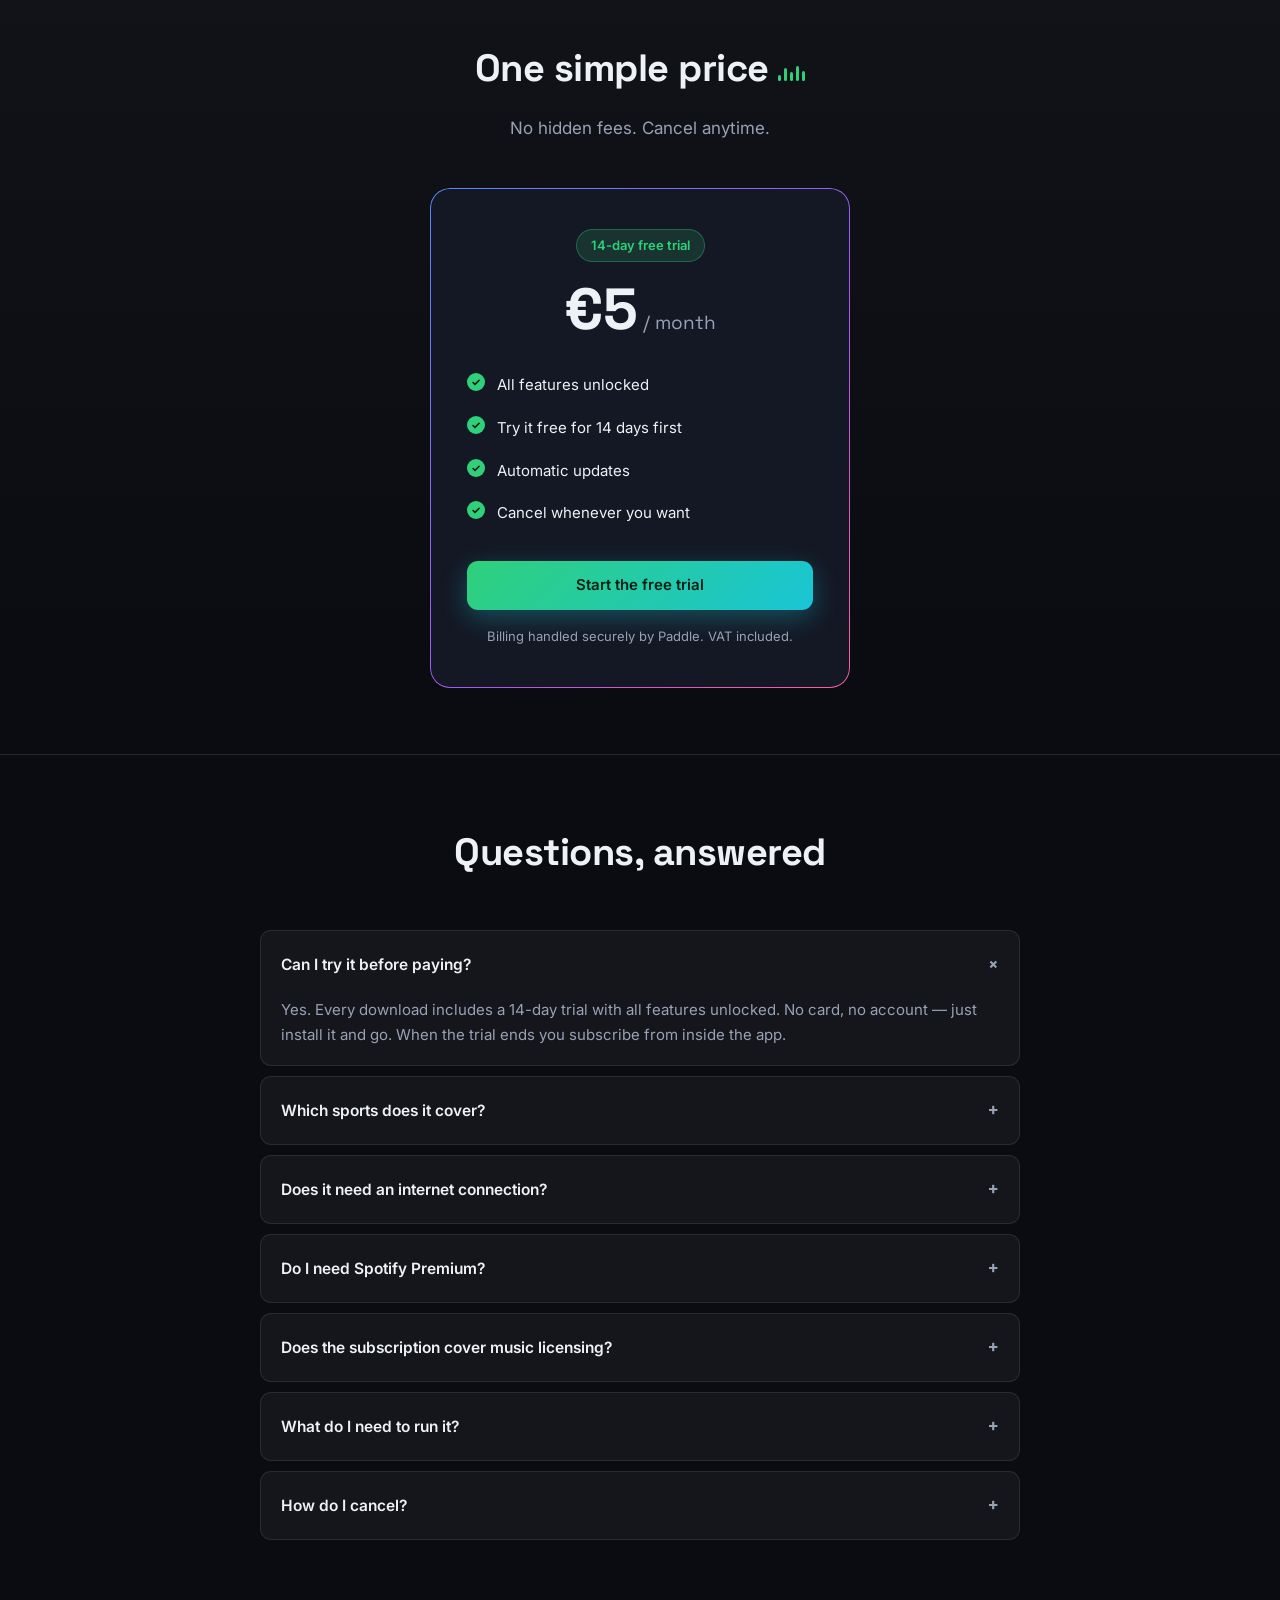
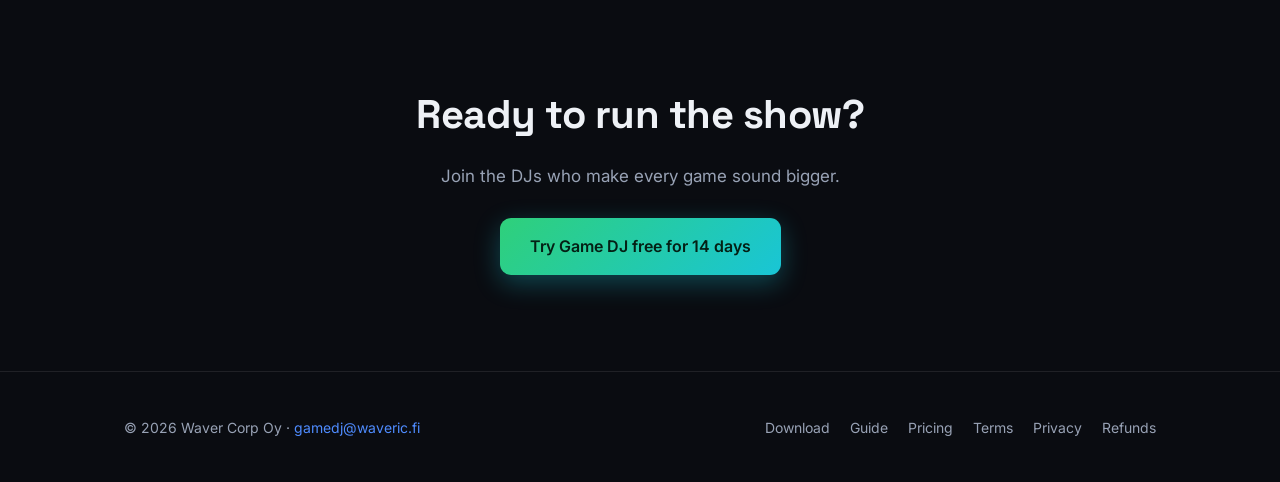
==== commit a39f2d8e: "Sivut: Windows-lataus aktiiviseksi (v0.1.5) - download.html + fi/download.html: Windows-kortti "työn" ====
--- a/fi/index.html
+++ b/fi/index.html
@@ -101,7 +101,7 @@
   <section id="realview">
     <div class="wrap">
       <div class="section-head">
-        <h2>Näin se oikeasti näyttää</h2>
+        <h2>Intuitiivinen käyttöliittymä</h2>
         <p>Koko ottelunäkymä kerralla: äänikategoriat, kuuluttaja oikealla ja aikajana alalaidassa.</p>
       </div>
       <div class="app-shot">
@@ -535,7 +535,7 @@
         </details>
         <details>
           <summary>Mitä tarvitsen sen ajamiseen?</summary>
-          <div class="faq-a">Apple Silicon -Macin (M1 tai uudempi) ja macOS 11:n tai uudemman. Windows-versio on työn alla. Katso ajantasainen tilanne <a href="download.html">lataussivulta</a>.</div>
+          <div class="faq-a">Apple Silicon -Macin (M1 tai uudempi) ja macOS 11:n tai uudemman, tai 64-bittisen Windows 10- tai 11 -koneen. Molemmat versiot löytyvät <a href="download.html">lataussivulta</a>.</div>
         </details>
         <details>
           <summary>Miten perun tilauksen?</summary>
--- a/styles.css
+++ b/styles.css
@@ -94,7 +94,9 @@
 }
 .badge-pill .pulse { width: 8px; height: 8px; border-radius: 50%; background: var(--green); box-shadow: 0 0 0 0 rgba(47,208,122,.6); animation: pulse 2s infinite; }
 @keyframes pulse { 0%{box-shadow:0 0 0 0 rgba(47,208,122,.5)} 70%{box-shadow:0 0 0 8px rgba(47,208,122,0)} 100%{box-shadow:0 0 0 0 rgba(47,208,122,0)} }
-.hero h1 { font-size: 58px; line-height: 1.04; margin-bottom: 20px; font-weight: 700; }
+/* 10cqi keeps the longest word (~9.2× font-size wide) inside the column with margin;
+   cap 58px is the design size, floor 24px guards ultra-narrow screens. */
+.hero h1 { font-size: clamp(24px, 10cqi, 58px); line-height: 1.04; margin-bottom: 20px; font-weight: 700; }
 .hero p.lead { font-size: 19px; color: var(--muted); max-width: 520px; margin-bottom: 30px; }
 .cta-row { display: flex; gap: 14px; flex-wrap: wrap; }
 .trust-row { margin-top: 26px; display: flex; gap: 18px; flex-wrap: wrap; color: var(--muted); font-size: 13.5px; }
@@ -334,21 +336,21 @@
 .note p:last-child { margin-bottom: 0; }
 .note strong { color: var(--text); }
 
-/* Long Finnish compounds ("urheilutapahtumiin") set a wide min-content floor.
-   Grid columns default to min-width:auto, so that floor overflows the container
-   instead of wrapping — body's overflow-x:hidden then silently clips it.
-   min-width:0 lets the column shrink; overflow-wrap breaks an oversized word only
-   as a last resort. NO hyphens:auto — it inserts hyphens mid-word even when the
-   word would fit ("näppäimen pääs-sä"), which reads as a typo. */
+/* Headings must always show whole words — never split "urheilutapahtumiin"
+   mid-word. overflow-wrap:normal forbids the break (no hyphens either). To keep
+   the longest word from then overflowing, the hero h1 scales to its OWN column
+   width via a container query (cqi) — so it fits whether the column is the full
+   viewport (mobile) or the ~half-width hero column (desktop). min-width:0 lets
+   the grid track shrink so cqi measures the real column width. */
 .hero-grid > * { min-width: 0; }
+.hero-grid > div:first-child { container-type: inline-size; }
 .hero h1, .section-head h2, .cta-final h2, .shot-text h3 {
-  overflow-wrap: break-word;
+  overflow-wrap: normal;
 }
 
 @media (max-width: 860px) {
   .hero-grid { grid-template-columns: 1fr; }
   .board-wrap { order: -1; max-width: 460px; margin: 0 auto; }
-  .hero h1 { font-size: 44px; }
   .nav-links a.hide-sm { display: none; }
   .section-head h2 { font-size: 30px; }
   .nav-links { gap: 14px; }
@@ -370,7 +372,6 @@
   .nav-links { gap: 10px; }
   .nav-links .btn { padding: 8px 12px !important; font-size: 13.5px; }
   .lang-switch a { padding: 5px 8px; font-size: 12px; }
-  .hero h1 { font-size: 34px; }
   .hero p.lead { font-size: 17px; }
   .section-head h2, .cta-final h2 { font-size: 25px; }
   .shot-text h3 { font-size: 24px; }
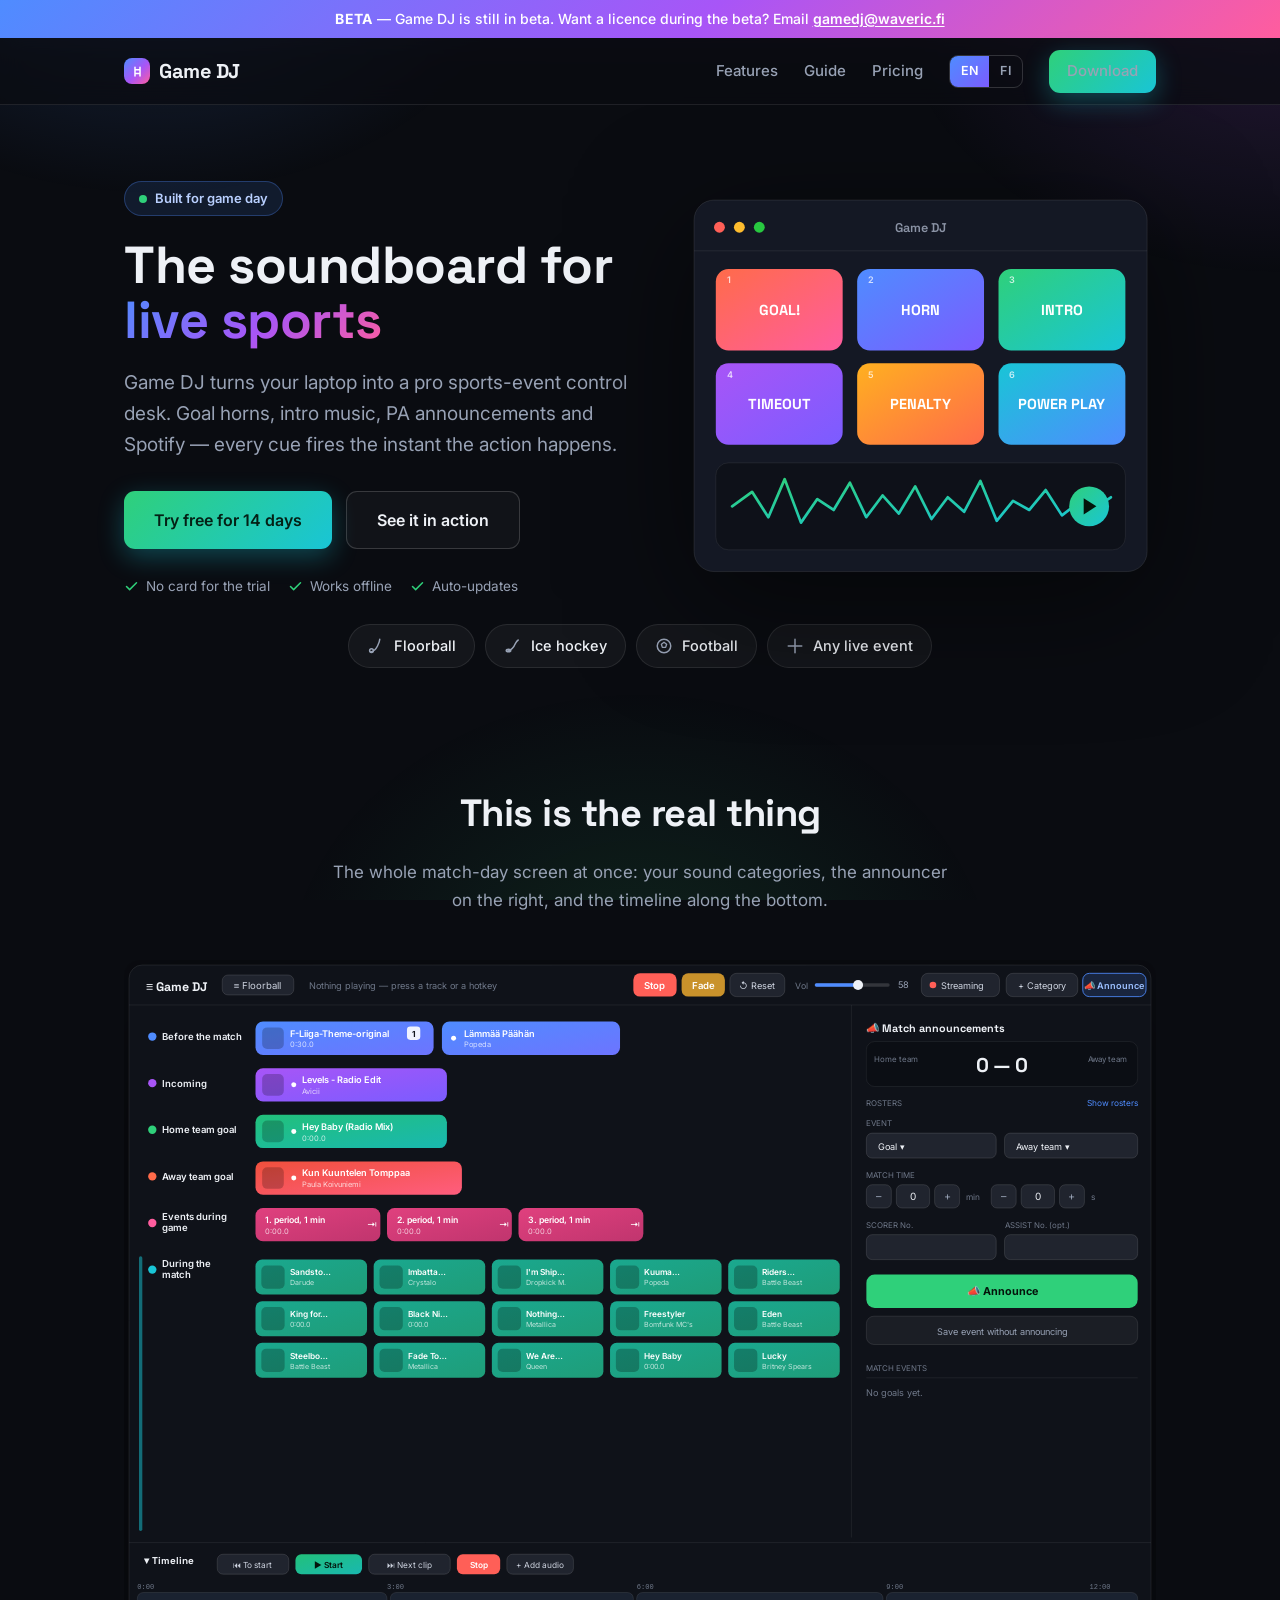
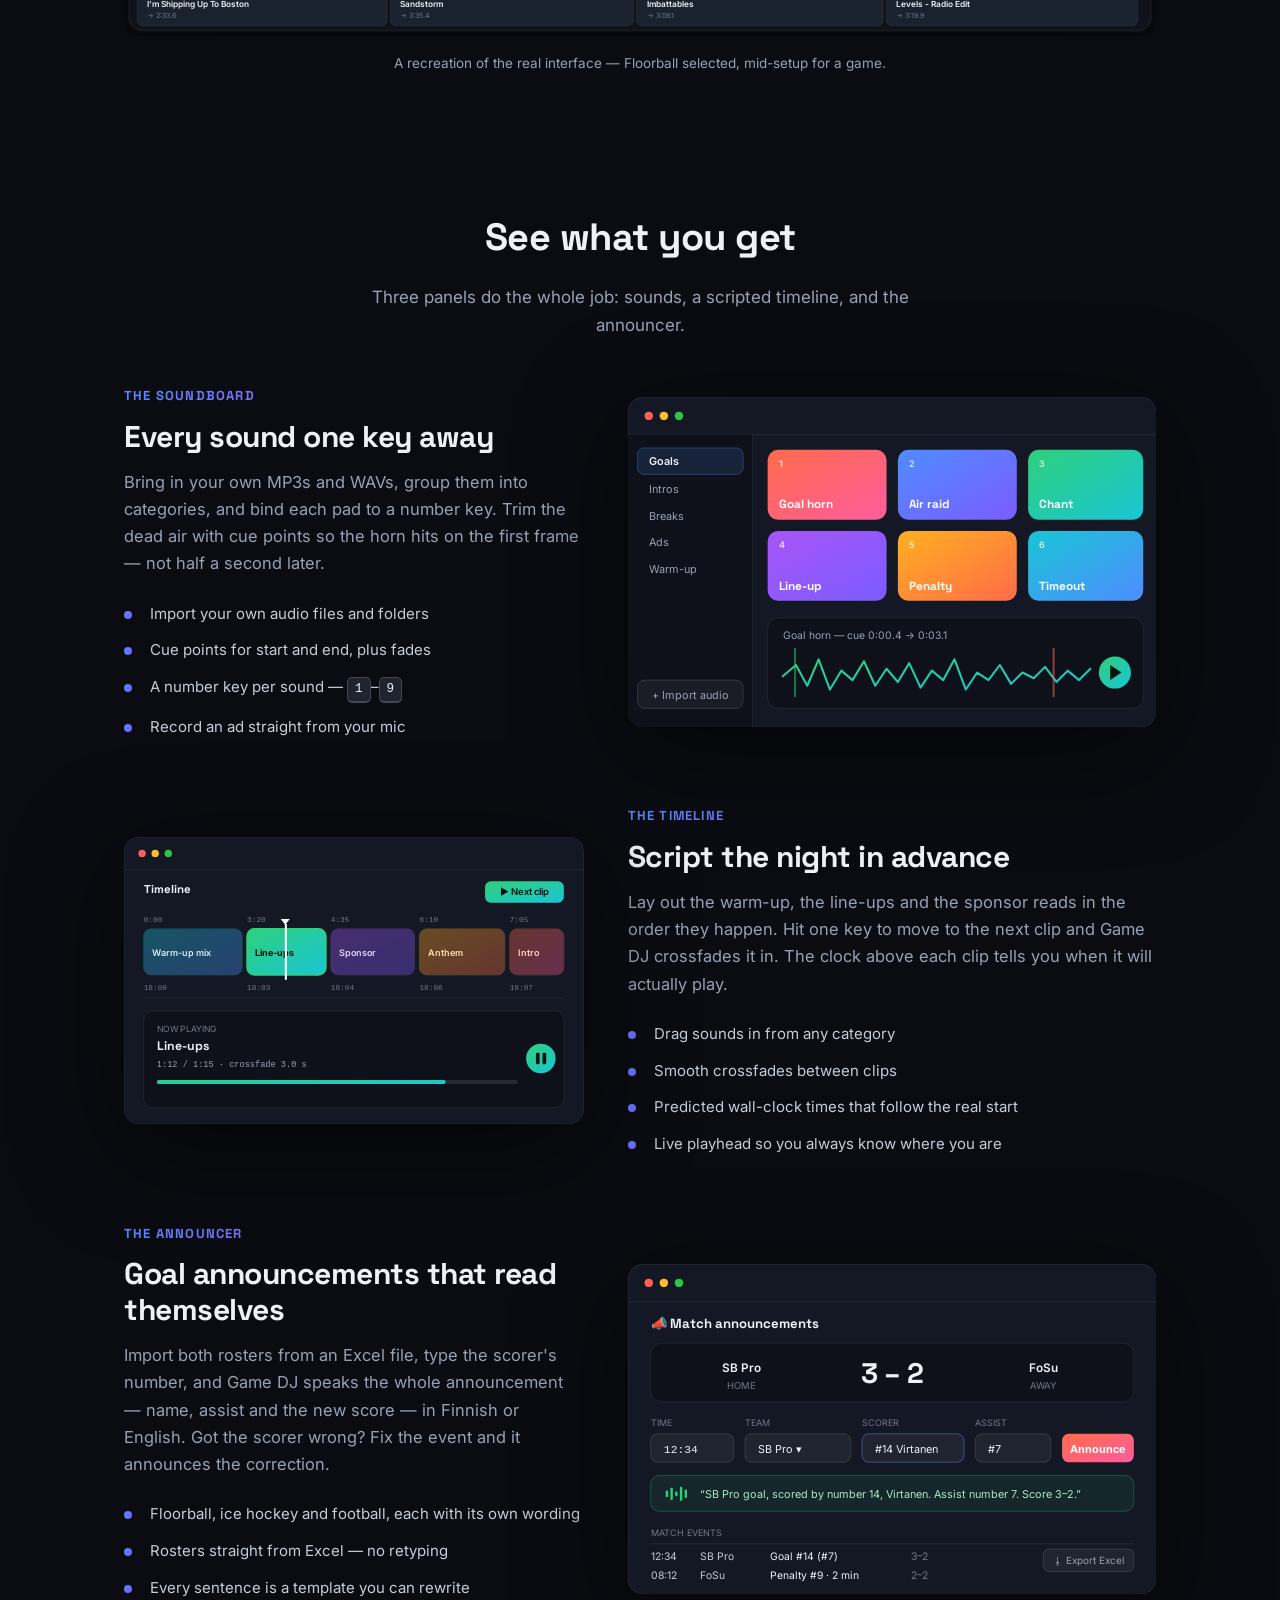
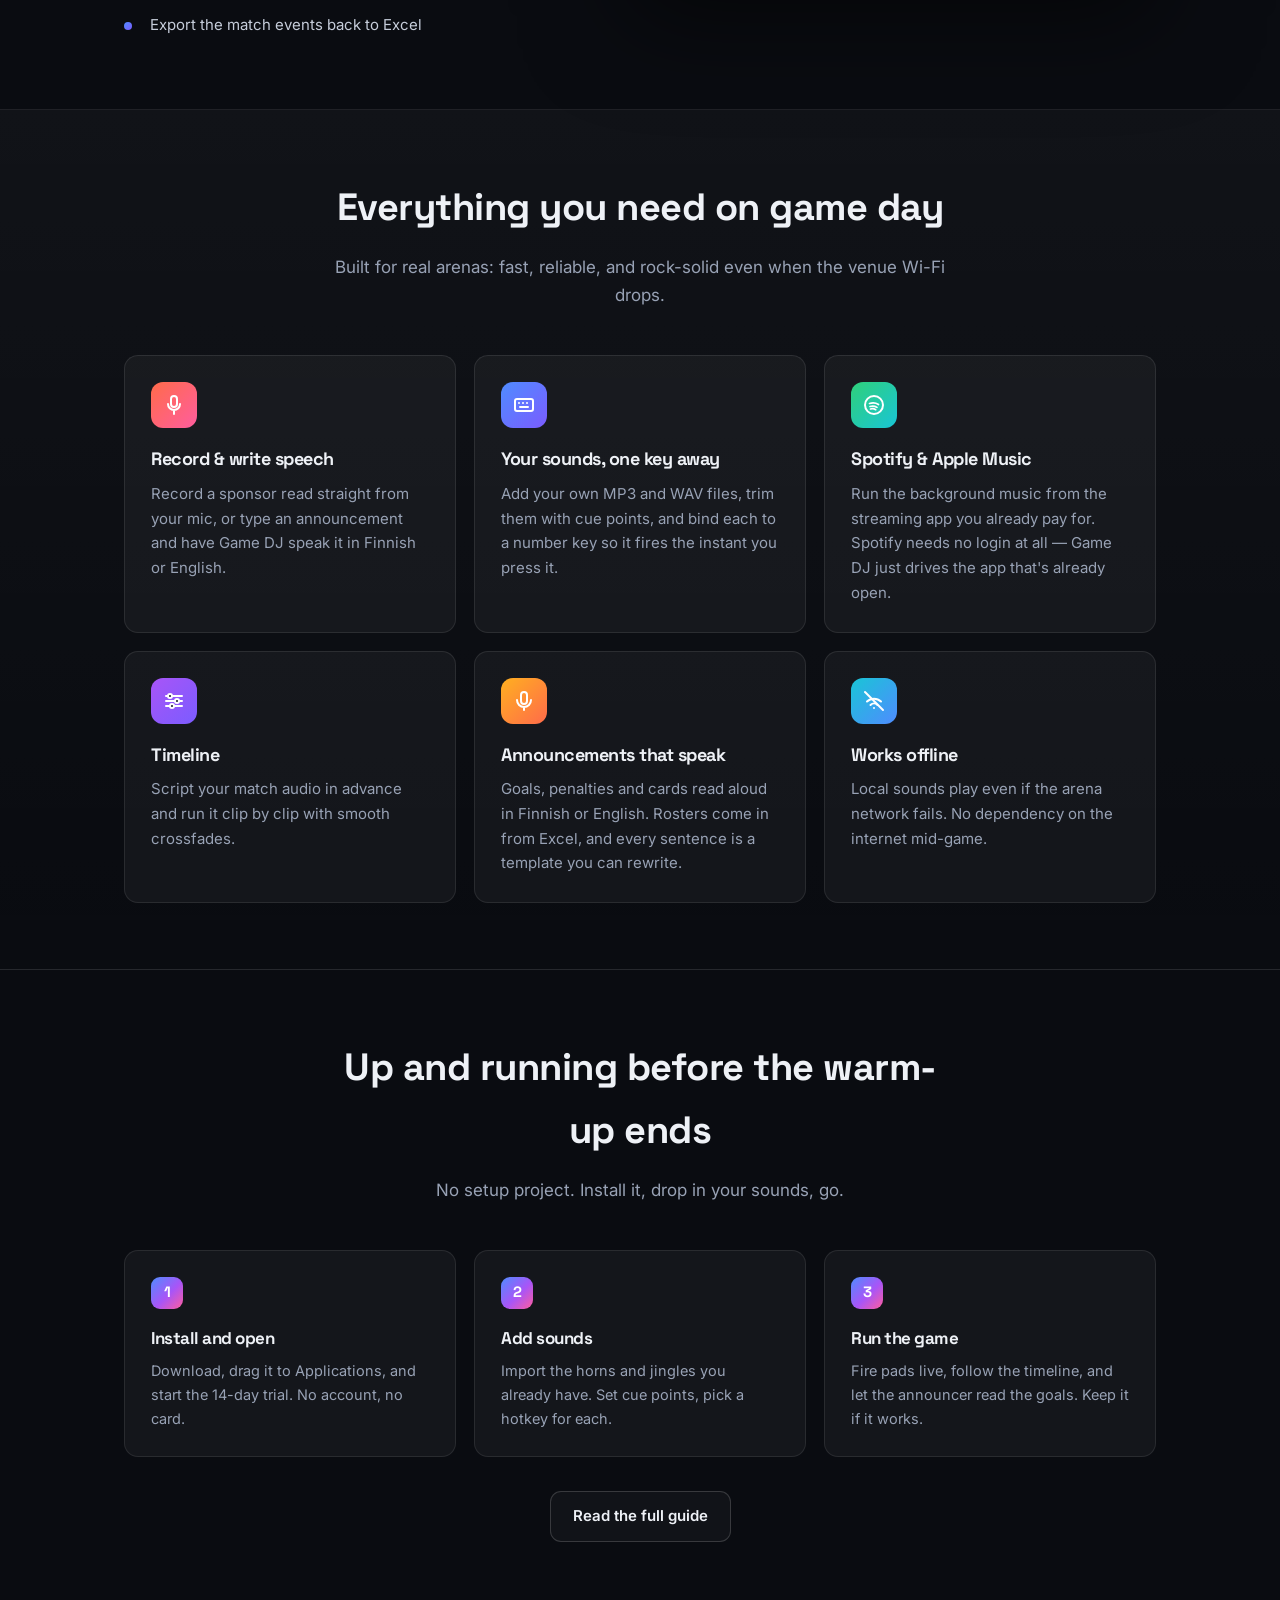
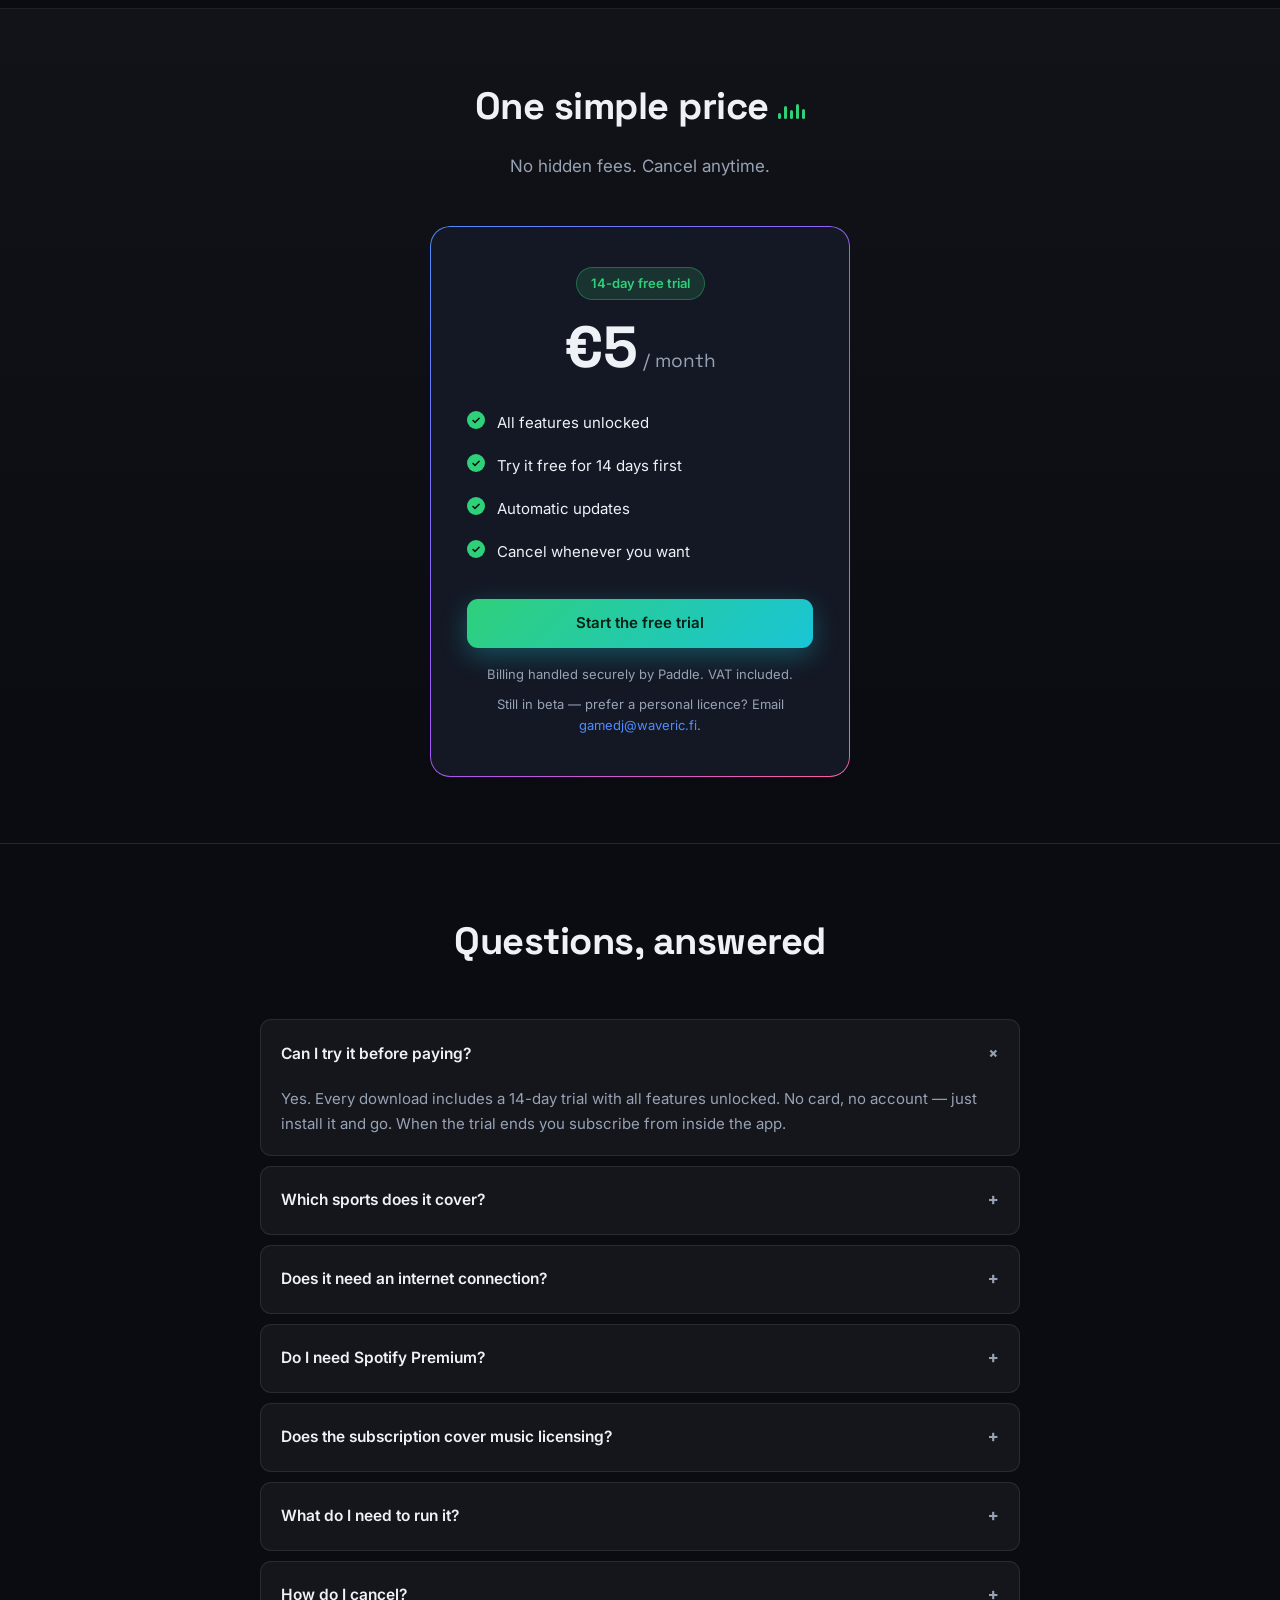
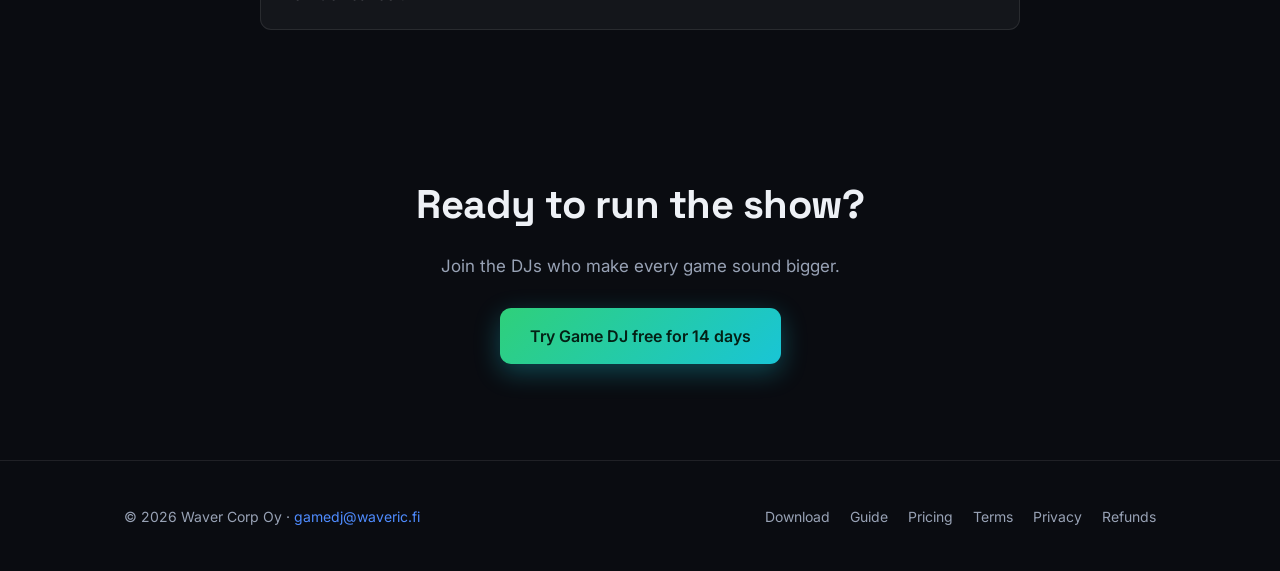
==== commit 4d06f128: "Beta-viestintä sivuille: banneri + lisenssi sähköpostitse - lang.js + styles.css: site-wide beta-ban" ====
--- a/fi/index.html
+++ b/fi/index.html
@@ -503,6 +503,7 @@
         </ul>
         <a href="download.html" class="btn btn-primary" style="width:100%; justify-content:center;">Aloita ilmainen kokeilu</a>
         <p class="price-note">Laskutuksen hoitaa turvallisesti Paddle. Hinta sisältää ALV:n.</p>
+        <p class="price-note" style="margin-top:8px;">Yhä beta-vaiheessa — haluatko lisenssin beta-aikana? Kirjoita <a href="mailto:gamedj@waveric.fi?subject=Game%20DJ%20beta-lisenssi">gamedj@waveric.fi</a>.</p>
       </div>
     </div>
   </section>
--- a/styles.css
+++ b/styles.css
@@ -381,3 +381,18 @@
   .docs-body h2 { font-size: 23px; }
   .btn-lg { padding: 14px 22px; font-size: 15px; }
 }
+
+/* Beta-ilmoitusbanneri — lang.js injektoi sen jokaisen sivun ylälaitaan.
+   Betan päättyessä: poista tämä lohko + banner()-kutsu lang.js:stä. */
+.beta-banner {
+  background: var(--grad-brand);
+  color: #fff;
+  text-align: center;
+  font-size: 14px;
+  font-weight: 500;
+  line-height: 1.45;
+  padding: 9px 16px;
+}
+.beta-banner strong { font-weight: 700; letter-spacing: .02em; }
+.beta-banner a { color: #fff; font-weight: 600; text-decoration: underline; text-underline-offset: 2px; }
+.beta-banner a:hover { opacity: .85; }
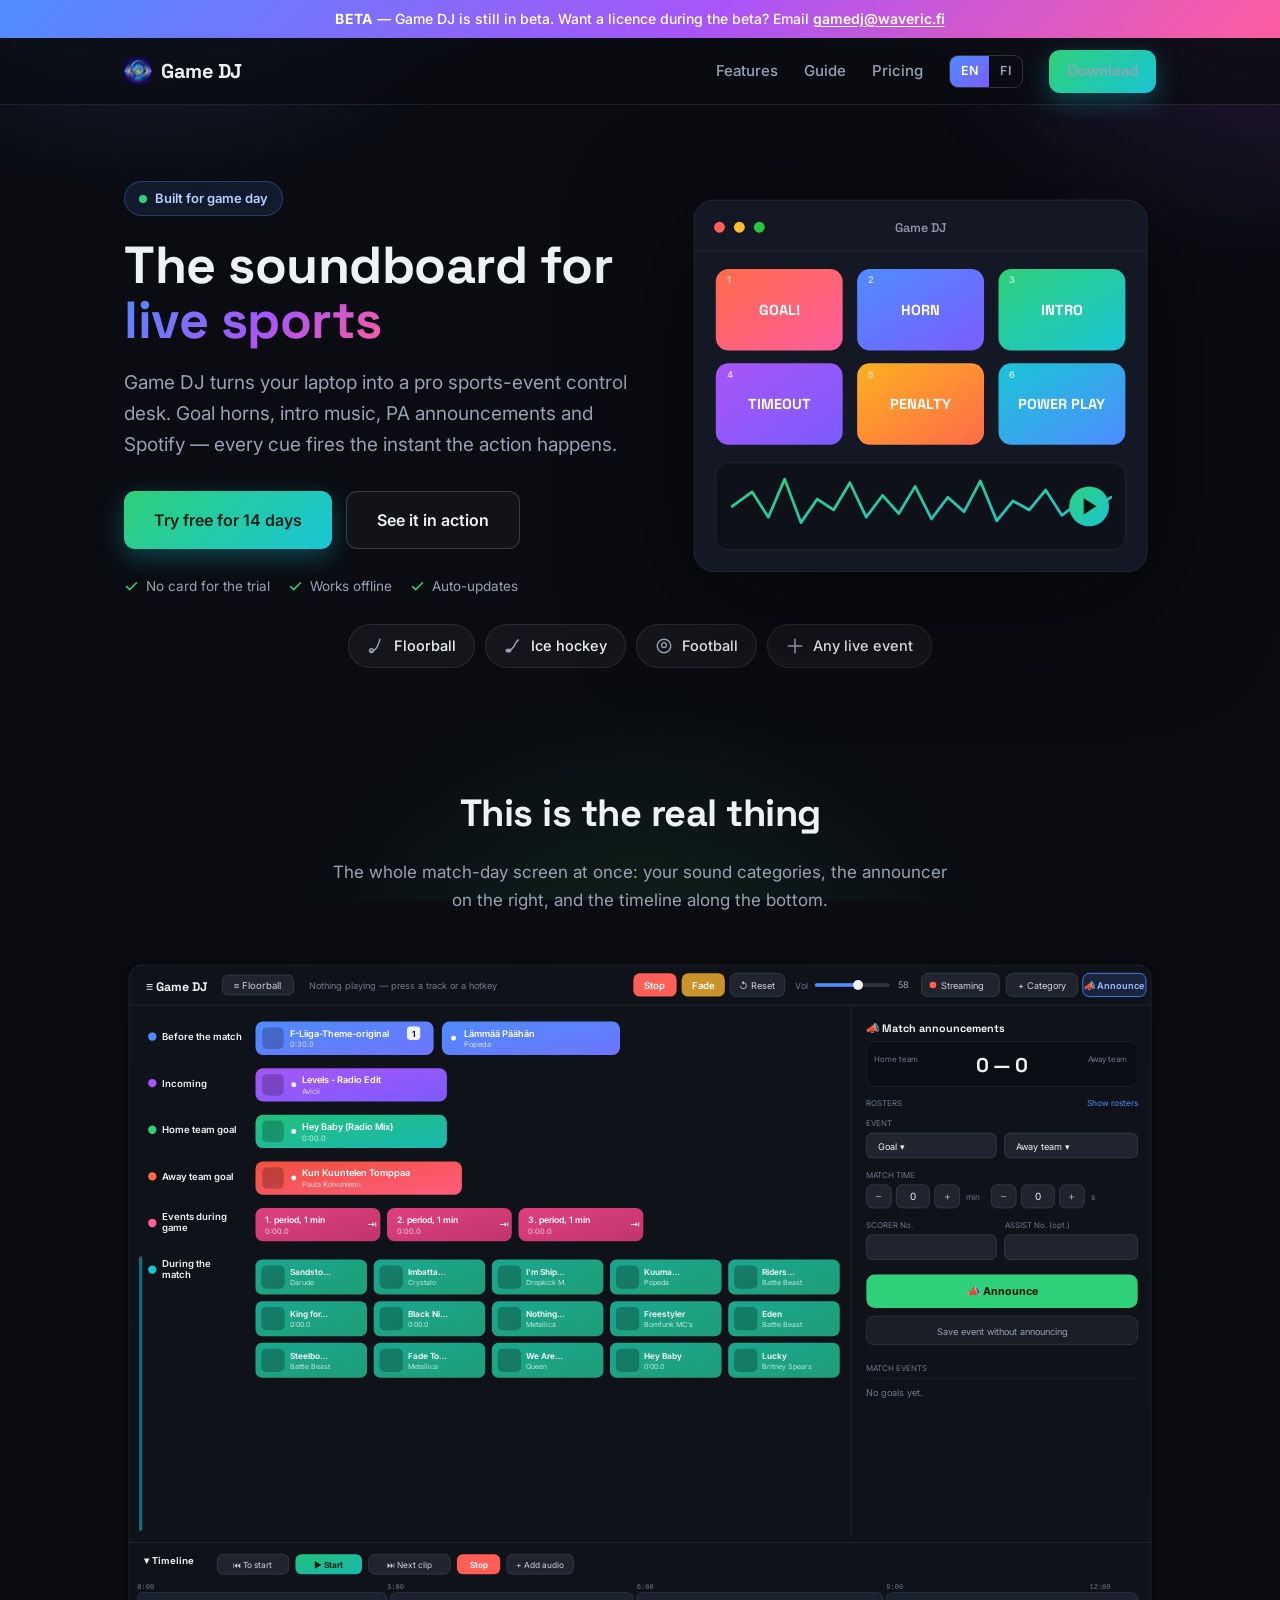
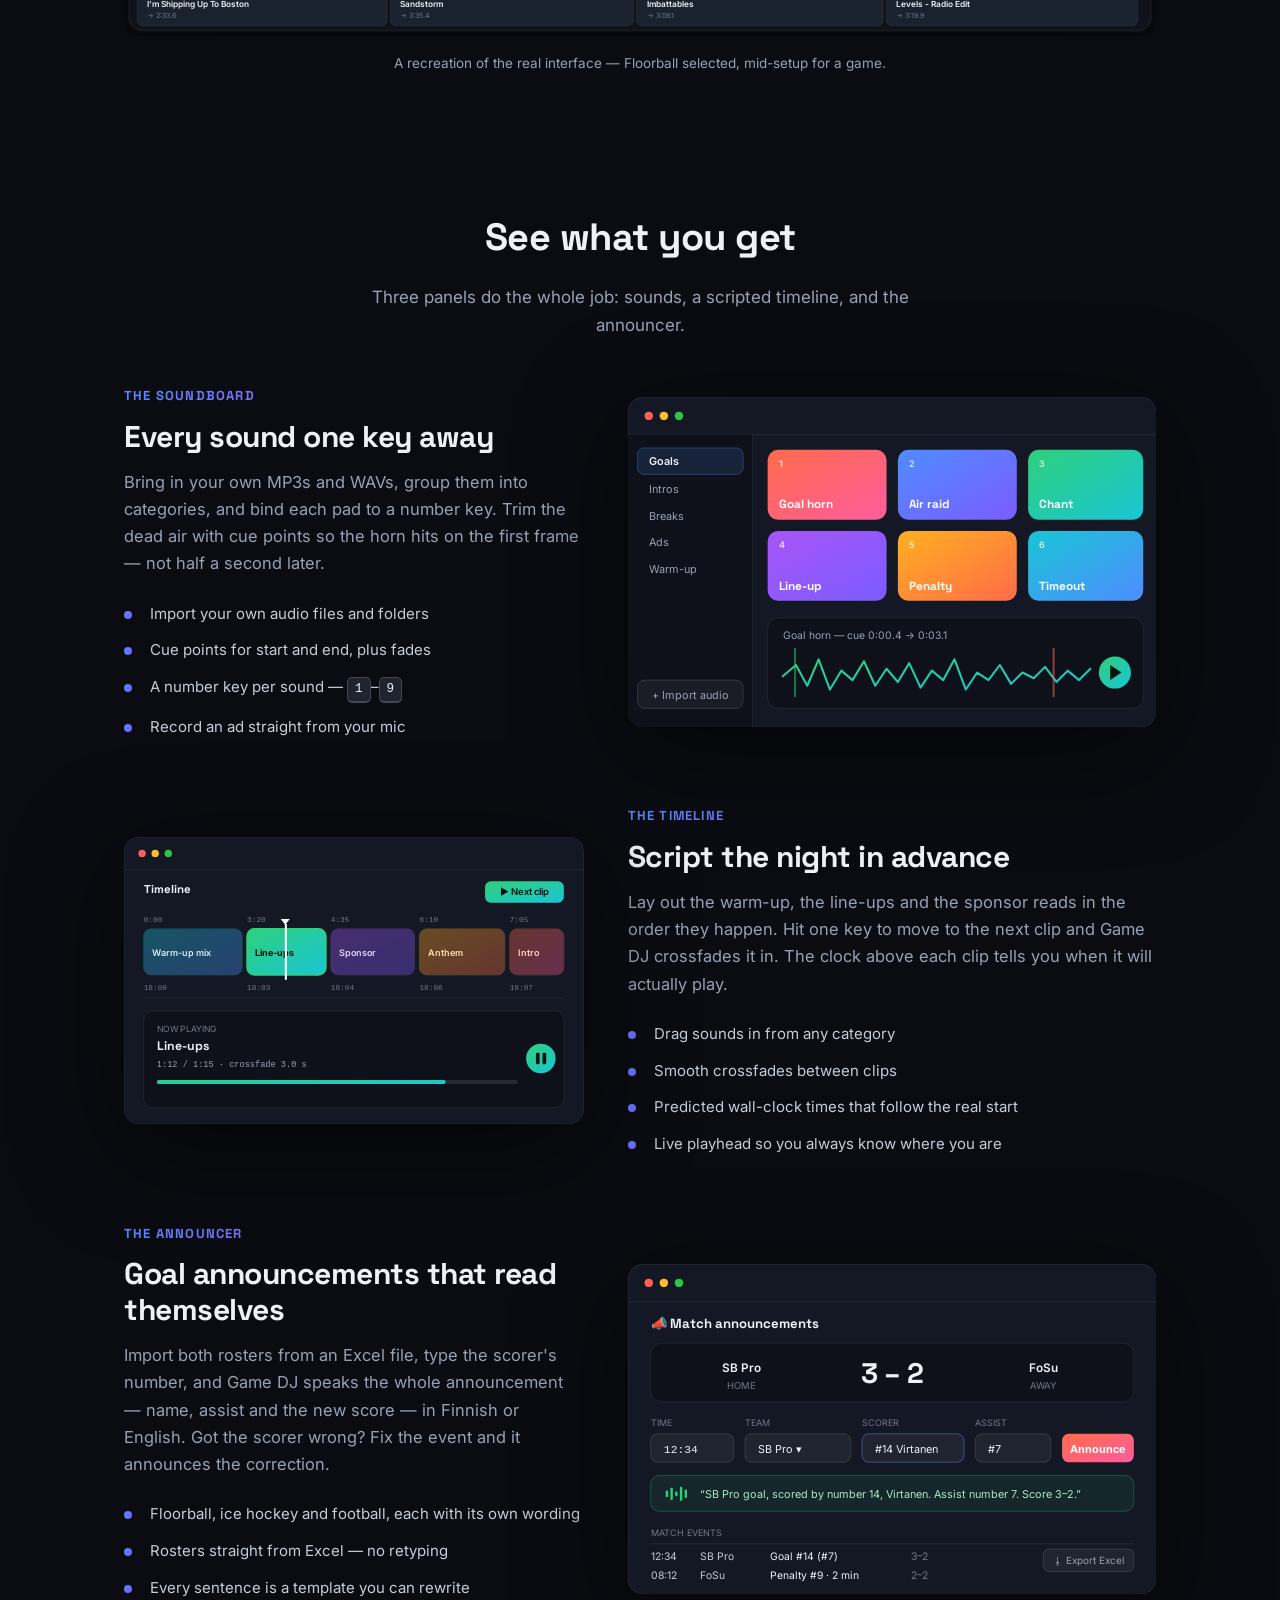
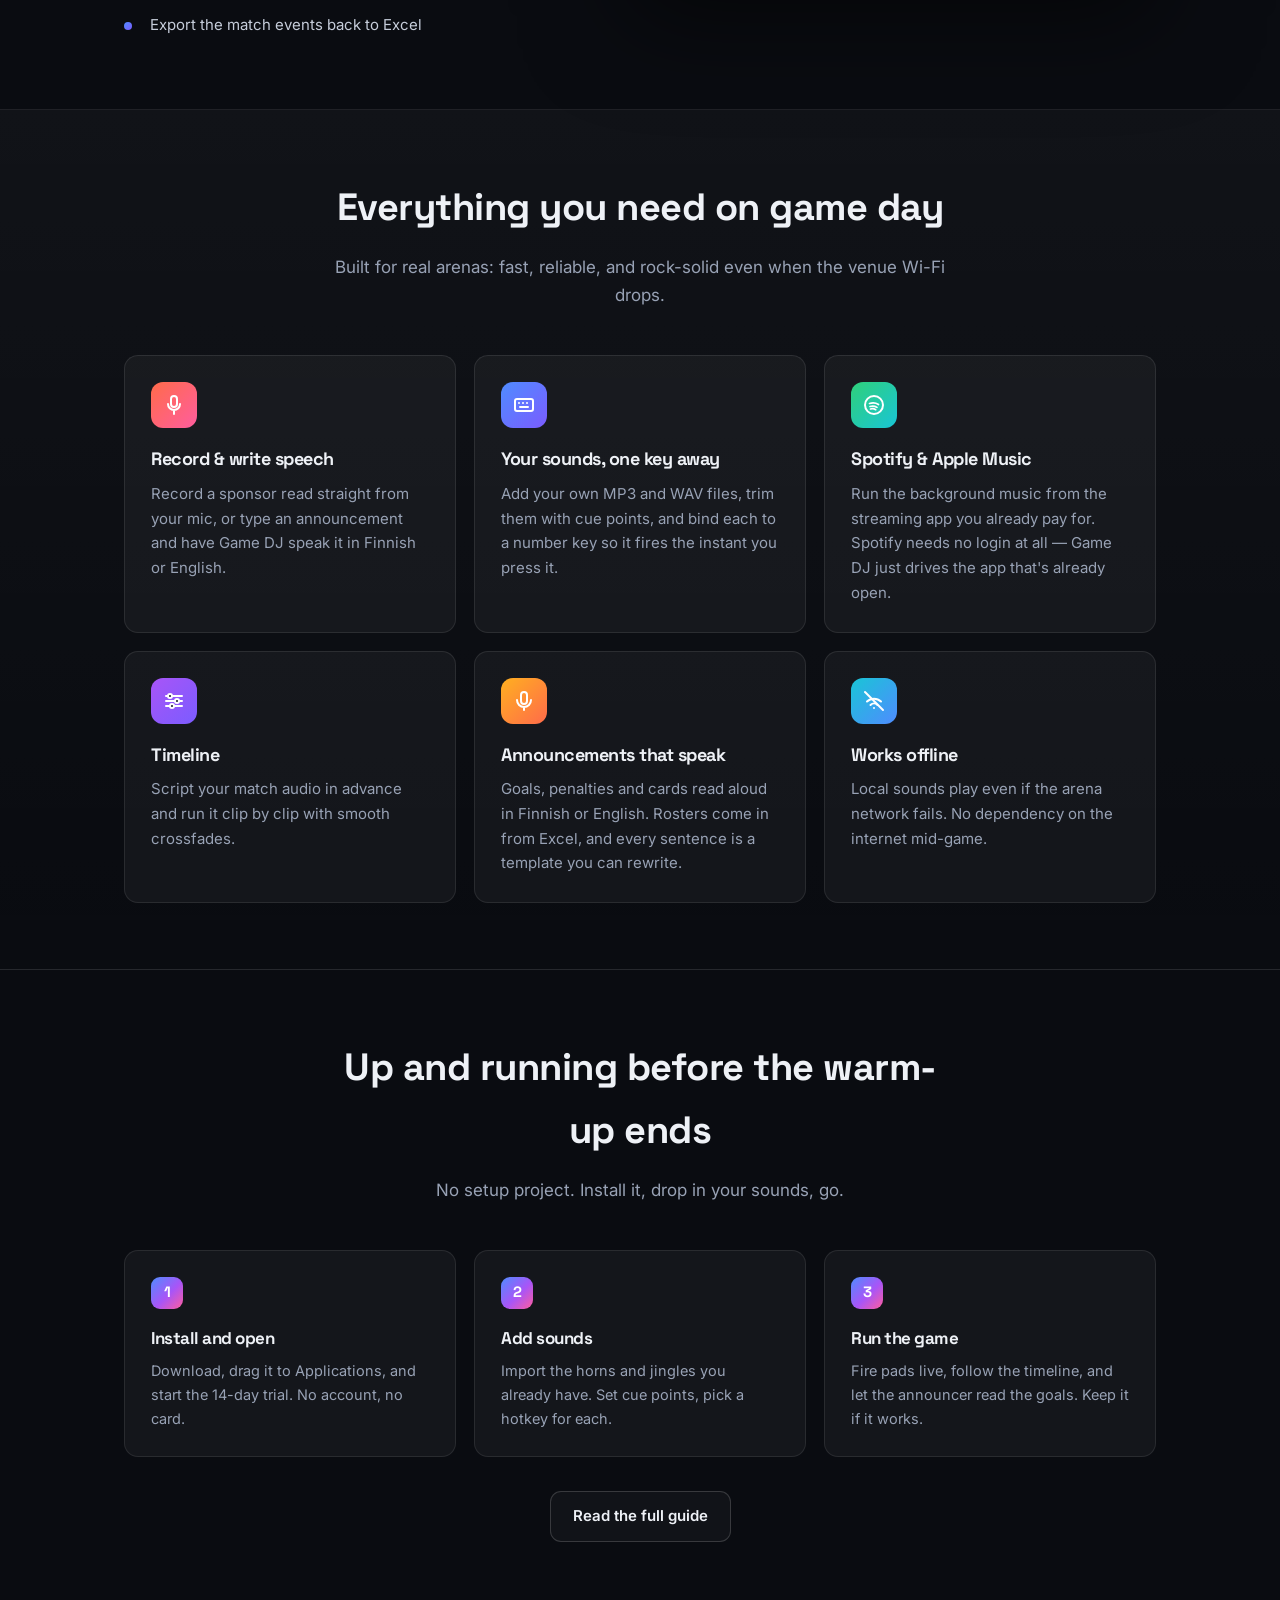
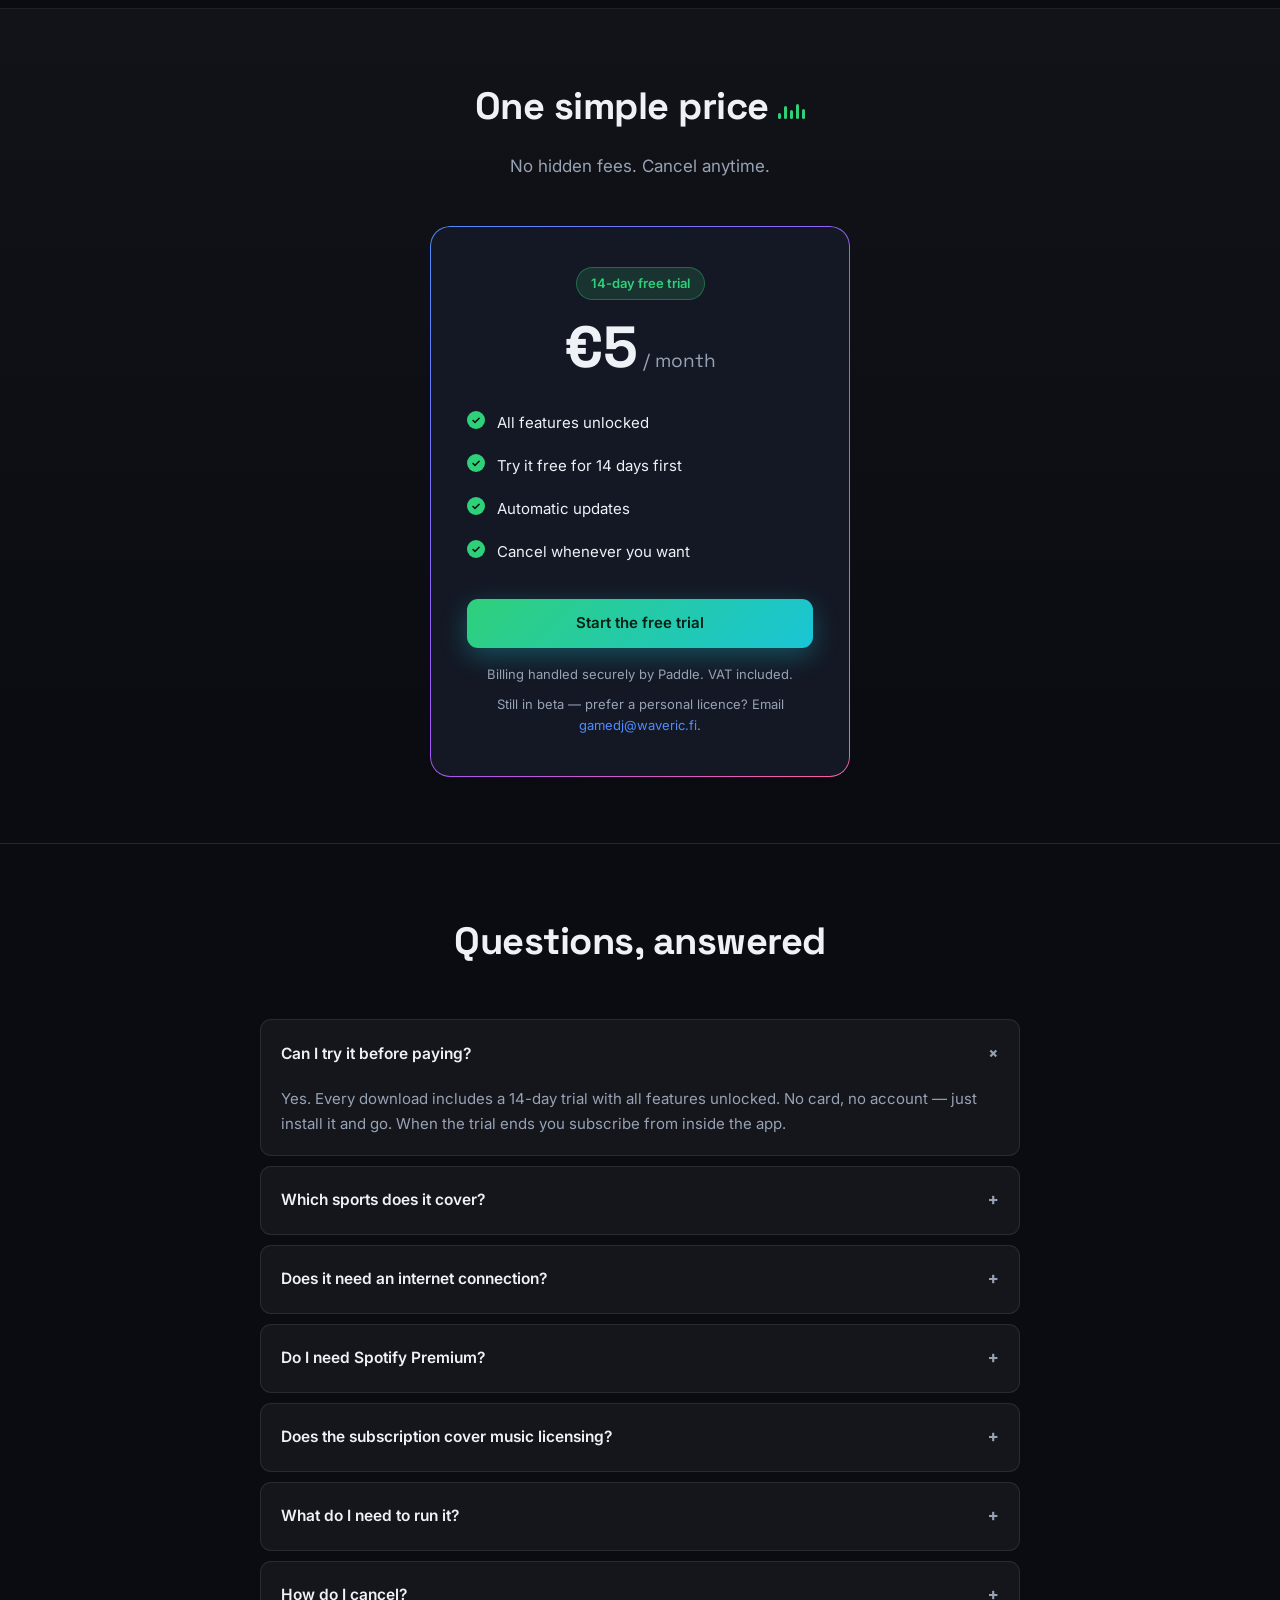
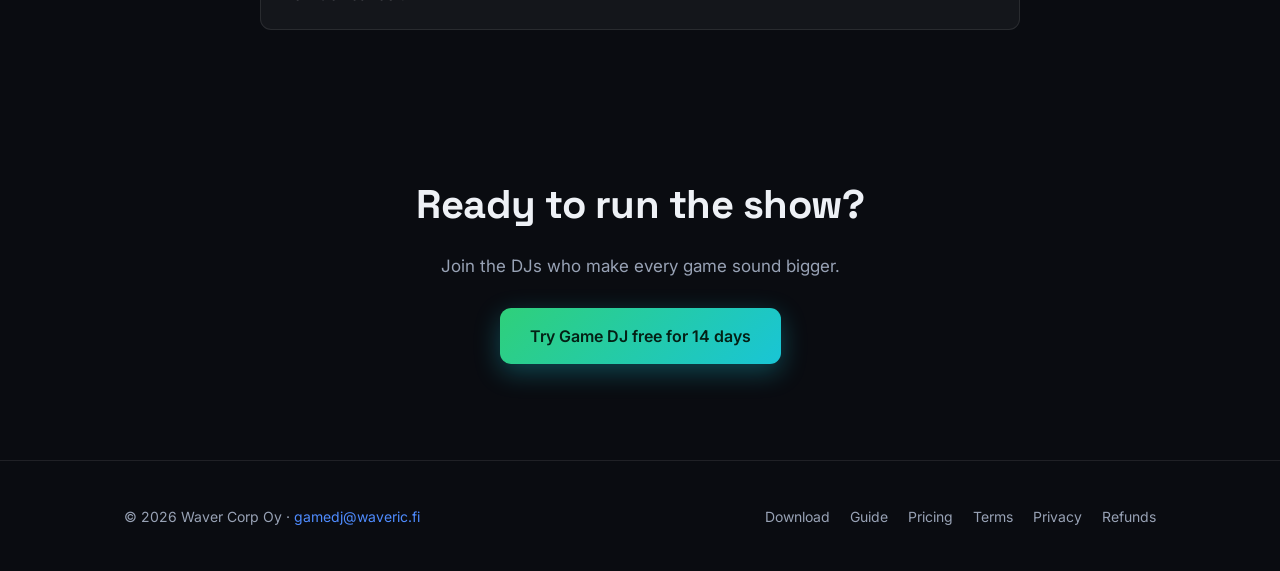
==== commit 72e89057: "Lisää Game DJ -logo sivuille: nav, favicon, og:image - assets/: logo (256), apple-touch (180), favic" ====
--- a/fi/index.html
+++ b/fi/index.html
@@ -14,13 +14,22 @@
 <link rel="preconnect" href="https://fonts.gstatic.com" crossorigin>
 <link href="https://fonts.googleapis.com/css2?family=Inter:wght@400;500;600&family=Space+Grotesk:wght@500;600;700&display=swap" rel="stylesheet">
 <link rel="stylesheet" href="../styles.css">
+<link rel="icon" type="image/png" sizes="32x32" href="/assets/favicon-32.png">
+<link rel="icon" type="image/png" sizes="16x16" href="/assets/favicon-16.png">
+<link rel="apple-touch-icon" href="/assets/apple-touch-icon.png">
+<meta property="og:type" content="website">
+<meta property="og:site_name" content="Game DJ">
+<meta property="og:image" content="https://gamedj.net/assets/icon-1024.png">
+<meta property="og:image:width" content="1024">
+<meta property="og:image:height" content="1024">
+<meta name="twitter:card" content="summary_large_image">
 </head>
 <body>
 
 <header class="nav">
   <div class="wrap nav-inner">
     <a href="index.html" class="logo">
-      <span class="dot"><svg viewBox="0 0 24 24" fill="none"><path d="M8 5v14M16 5v14M8 9h8M8 15h8" stroke="#fff" stroke-width="2.4" stroke-linecap="round"/></svg></span>
+      <img class="logo-mark" src="/assets/logo.png" alt="" width="28" height="28">
       Game DJ
     </a>
     <nav class="nav-links">
--- a/styles.css
+++ b/styles.css
@@ -65,6 +65,7 @@
   display: inline-flex; align-items: center; justify-content: center;
 }
 .logo .dot svg { width: 15px; height: 15px; }
+.logo .logo-mark { width: 28px; height: 28px; border-radius: 7px; display: block; }
 .nav-links { display: flex; gap: 26px; align-items: center; }
 .nav-links a { color: var(--muted); font-size: 15px; font-weight: 500; }
 .nav-links a:hover { color: var(--text); text-decoration: none; }
@@ -369,6 +370,7 @@
 @media (max-width: 480px) {
   .logo { font-size: 17px; }
   .logo .dot { width: 22px; height: 22px; }
+  .logo .logo-mark { width: 24px; height: 24px; }
   .nav-links { gap: 10px; }
   .nav-links .btn { padding: 8px 12px !important; font-size: 13.5px; }
   .lang-switch a { padding: 5px 8px; font-size: 12px; }
